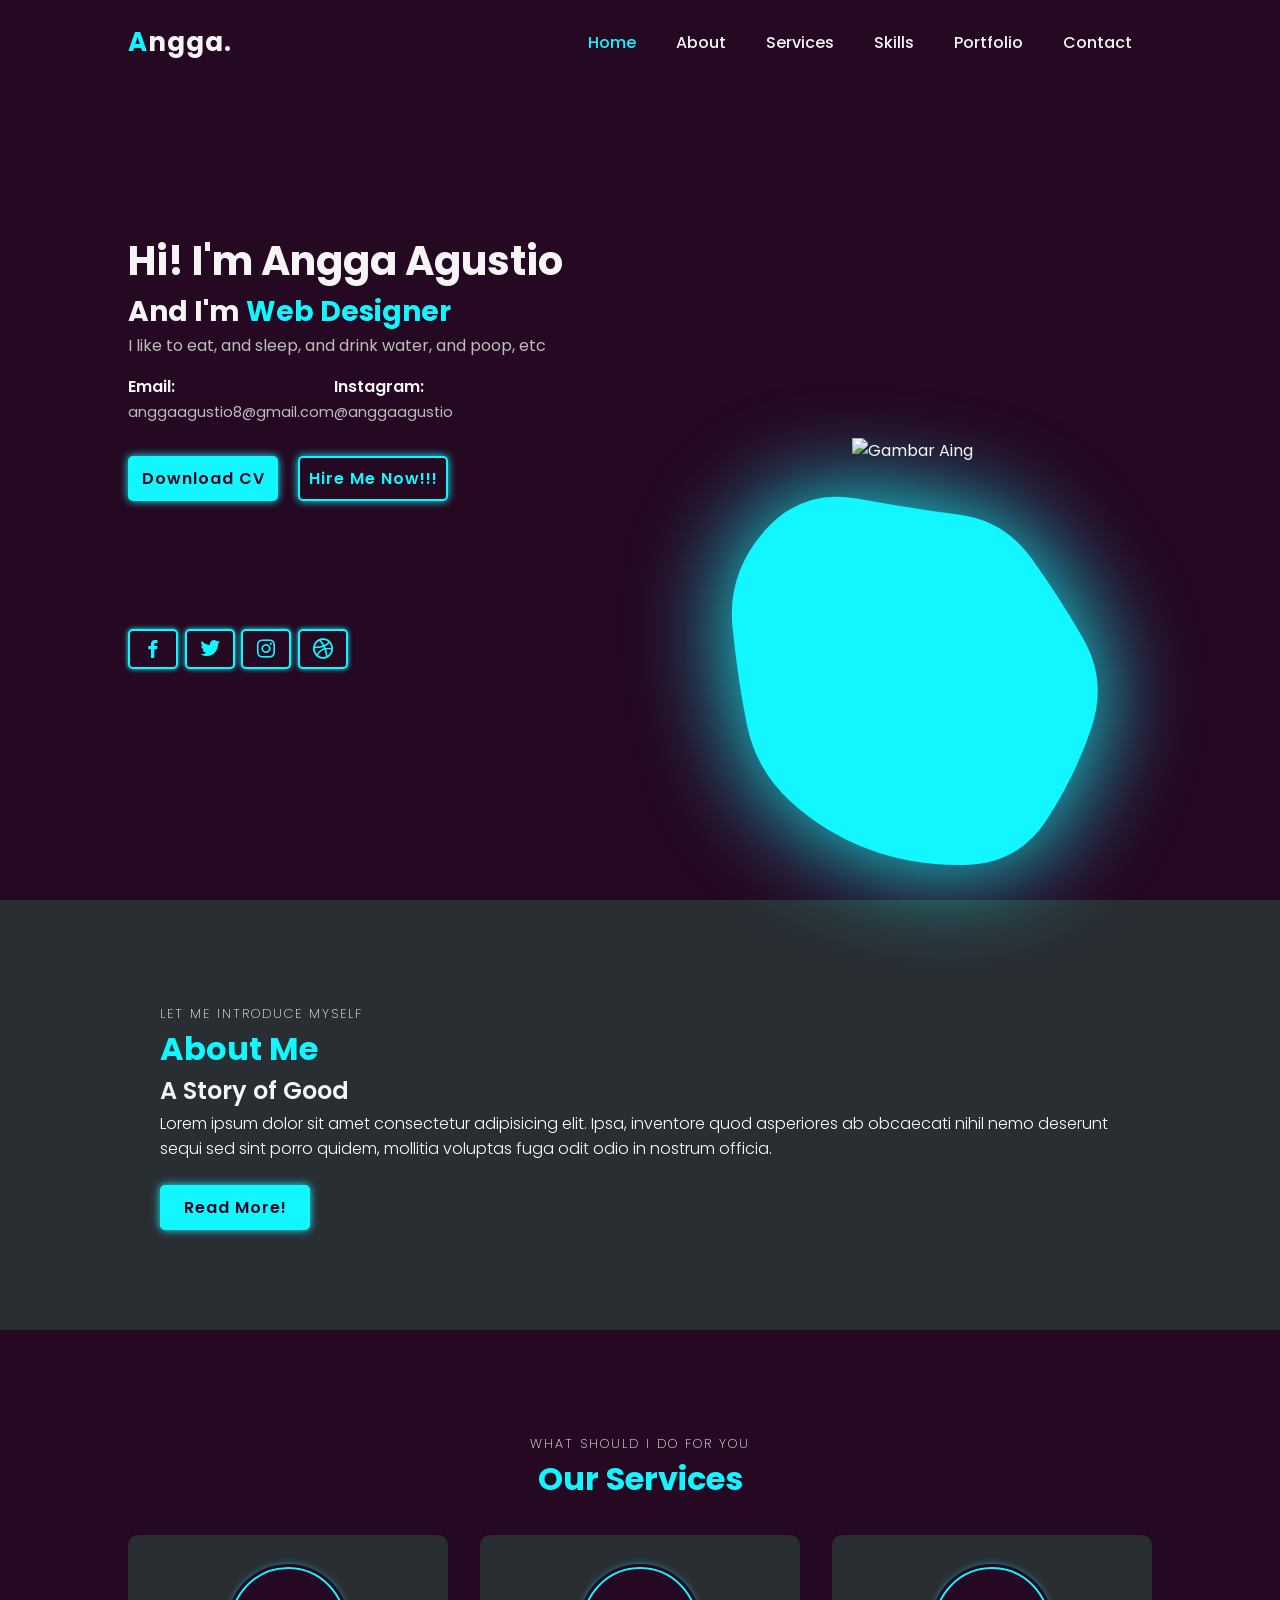
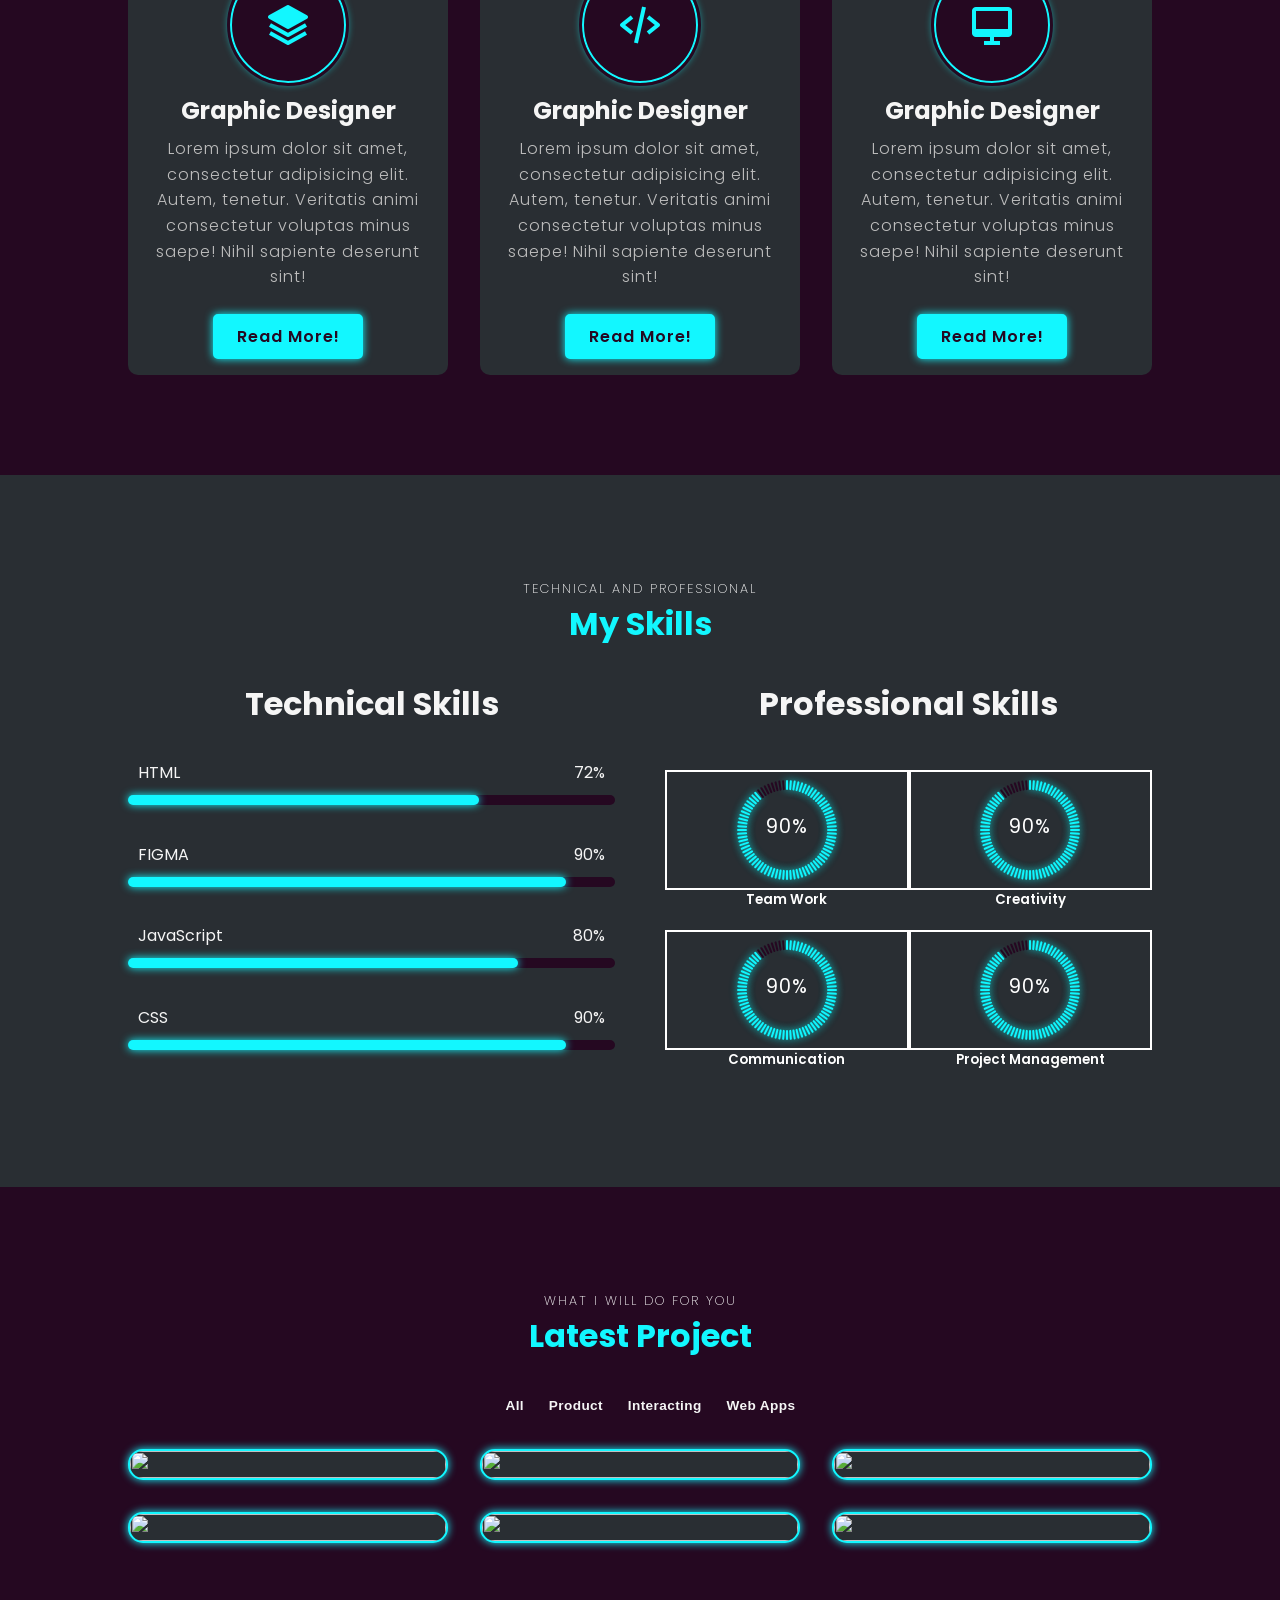
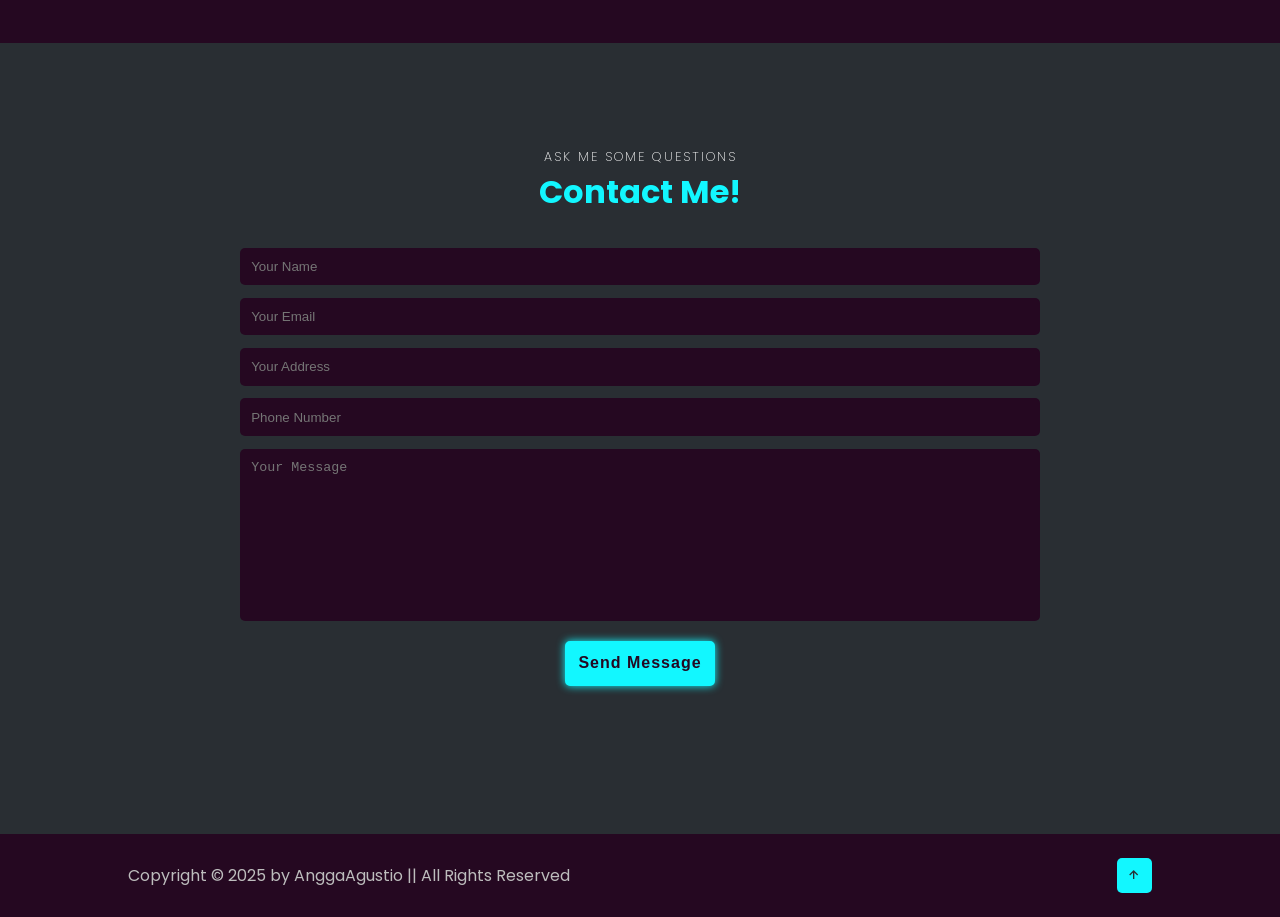
==== index.html @ a34c24a0 "first commit" ====
<!DOCTYPE html>
<html lang="en">
  <head>
    <meta charset="UTF-8" />
    <meta name="viewport" content="width=device-width, initial-scale=1.0" />
    <title>Pars Coder || Portfolio Website</title>
    <link rel="stylesheet" href="style.css" />
    <!--STEP 1-->
    <link
      href="https://unpkg.com/boxicons@2.1.4/css/boxicons.min.css"
      rel="stylesheet"
    />
  </head>
  <body>
    <!--2. header site -->
    <header>
      <div class="logo"><span>A</span>ngga.</div>
      <ul class="navlist">  <!--179. Kasih style="--i:1;" untuk setiap section-->
        <li><a href="#home" style="--i:1;">Home</a></li>
        <li><a href="#about" style="--i:2;">About</a></li>
        <li><a href="#services" style="--i:3;">Services</a></li>
        <li><a href="#skills" style="--i:4;">Skills</a></li>
        <li><a href="#portfolio" style="--i:5;">Portfolio</a></li>
        <li><a href="#contact" style="--i:6;">Contact</a></li>
      </ul>
      <div id="menu-icon" class="bx bx-menu"></div>
      <!--12. membuat icon menu-->
    </header>

    <!-------------------------------15.Home Section----------------------------------------------------------->
    <section id="home" class="home">
      <div class="home-content scroll-scale"> <!--161. tambahkan id scroll-scale pada home section untuk membuat efek transisi muncul text pada home section-->
        <h1>Hi! I'm Angga Agustio</h1>
        <div class="change-text">
          <!--16.membuat introduction section -->
          <h3>And I'm</h3>
          <h3>
            <span class="word">Youtuber</span>
            <span class="word">Web&nbsp;Designer</span>
            <span class="word">Frontend&nbsp;Developer</span>
            <span class="word">Backend&nbsp;Developer</span>
            <span class="word">Gamer</span>
            <span class="word">Businessman</span>
          </h3>
        </div>

        <p>I like to eat, and sleep, and drink water, and poop, etc</p>

        <div class="info-box">
          <!--17. membuat info box berupa email dan behance-->
          <div class="email-info">
            <h5>Email:</h5>
            <span>anggaagustio8@gmail.com </span>
          </div>
          <div class="behance-info">
            <h5>Instagram:</h5>
            <span>@anggaagustio</span>
          </div>
        </div>
        <div class="btn-box">
          <!--18. membuat button box berupa donlod cv dan hiring-->
          <a href="#" class="btn">Download CV</a>
          <a href="#" class="btn">Hire Me Now!!!</a>
        </div>

        <div class="social-icons">
          <a href="#"><i class="bx bxl-facebook"></i></a>
          <!--19. membuat icon sosmed-->
          <a href="#"><i class="bx bxl-twitter"></i></a>
          <a href="#"><i class="bx bxl-instagram"></i></a>
          <a href="#"><i class="bx bxl-dribbble"></i></a>
        </div>
      </div>
      <!--Penutup DIV home content ini sempet BIKIN GUA BINGUNGGGG-->
      <div class="home-image scroll-scale">  <!--164.Copas scroll-scale disini untuk memberi efek transisi muncul juga pada gambar-->
        <!--20.mengimport gambar orang -->
        <div class="img-box">
          <img src="img/aing.png" alt="Gambar Aing" />
        </div>
        <div class="liquid-shape">
          <svg
            viewBox="0 0 500 500"
            xmlns="http://www.w3.org/2000/svg"
            xmlns:xlink="http://www.w3.org/1999/xlink"
            width="100%"
            id="blobSvg"
          >
            <!--58. atur blobs jadi 6 12, copas kode blobsnya terus hapus dari id-karakter sebelum tag path-->
            <path fill="#12f7ff">
              <!--59. Ganti warna path fill jadi #12f7ff-->
              <!--60. Bikin tag animate, dur= untuk atur durasi animasi dari nilai ke nilai beserta propertynya(BELOM PAHAM SEMUA PUNGSINYA) lalu CoPas value d blobsnya ke dalam attribut values-->
              <animate
                attributeName="d"
                dur="20000ms"
                repeatCount="indefinite"
                values="M428,292Q396,334,380,390.5Q364,447,307,471.5Q250,496,210,442.5Q170,389,136,362Q102,335,90.5,292.5Q79,250,71.5,196.5Q64,143,107,109.5Q150,76,200,70.5Q250,65,312,50.5Q374,36,408,87.5Q442,139,451,194.5Q460,250,428,292Z;
                                M442,303Q434,356,396.5,397.5Q359,439,304.5,427.5Q250,416,201,417.5Q152,419,116,383.5Q80,348,71.5,299Q63,250,58.5,193.5Q54,137,90.5,87Q127,37,188.5,56Q250,75,290.5,92Q331,109,356,141.5Q381,174,415.5,212Q450,250,442,303Z;
                                M411,296Q410,342,386.5,393.5Q363,445,306.5,426Q250,407,197,420.5Q144,434,111,391.5Q78,349,56.5,299.5Q35,250,41,191.5Q47,133,87,85Q127,37,188.5,64Q250,91,300.5,83.5Q351,76,399.5,106Q448,136,430,193Q412,250,411,296Z;
                                M424.69258,299.15983Q420.53275,348.31965,392.29301,398.23974Q364.05328,448.15983,307.02664,434.95284Q250,421.74585,195.94672,429.97948Q141.89345,438.2131,131.01223,381.49389Q120.13101,324.77467,95.99782,287.38733Q71.86463,250,93.13712,210.98559Q114.40962,171.97118,123.86463,110.27861Q133.31965,48.58603,191.65983,45.56768Q250,42.54934,298.92009,61.90786Q347.84017,81.26638,375.80131,121.27249Q403.76244,161.27861,416.30742,205.6393Q428.8524,250,424.69258,299.15983Z;
                                M471.65245,312.85246Q468.76065,375.70491,398.64918,380.82295Q328.53771,385.941,289.26886,423.41803Q250,460.89507,187.68853,463.29999Q125.37705,465.70491,79.02296,420.78688Q32.66887,375.86884,61.8623,312.93442Q91.05573,250,99.91967,209.4459Q108.78361,168.8918,133.08197,129.50164Q157.38032,90.11147,203.69016,60.35246Q250,30.59345,291.79672,67.43279Q333.59345,104.27213,388.08197,121.6082Q442.57048,138.94427,458.55737,194.47213Q474.54425,250,471.65245,312.85246Z;
                                M416.5,295Q406,340,370,367.5Q334,395,292,426.5Q250,458,203.5,434.5Q157,411,116,381Q75,351,42,300.5Q9,250,31.5,193.5Q54,137,97.5,99.5Q141,62,195.5,44Q250,26,291.5,66.5Q333,107,356.5,141Q380,175,403.5,212.5Q427,250,416.5,295Z;
                                M435.49393,306.4755Q445.57069,362.951,397.30378,392.03383Q349.03686,421.11666,299.51843,447.86817Q250,474.61969,193.21162,460.61666Q136.42324,446.61362,100.17172,401.97247Q63.92021,357.33131,46.35278,303.66566Q28.78535,250,63.94797,206.55833Q99.11059,163.11666,118.47247,109.78838Q137.83434,56.4601,193.91717,69.72095Q250,82.9818,303.76692,73.22702Q357.53383,63.47224,402.79771,99.84648Q448.06159,136.22072,436.73938,193.11036Q425.41717,250,435.49393,306.4755Z;
                                M428,292Q396,334,380,390.5Q364,447,307,471.5Q250,496,210,442.5Q170,389,136,362Q102,335,90.5,292.5Q79,250,71.5,196.5Q64,143,107,109.5Q150,76,200,70.5Q250,65,312,50.5Q374,36,408,87.5Q442,139,451,194.5Q460,250,428,292Z;"
              ></animate>
              <!--61. ganti shape blobs diwebnya copas lagi value dnya taru di dalam atribut values setelah d blobs pertama trus ulangi ampe ada 7 nilai+nilai pertama-->
            </path>
          </svg>
        </div>
        <!--Copas liquid shape jadi 2-->
        <div class="liquid-shape">
          <svg
            viewBox="0 0 500 500"
            xmlns="http://www.w3.org/2000/svg"
            xmlns:xlink="http://www.w3.org/1999/xlink"
            width="100%"
            id="blobSvg"
          >
            <!--58. atur blobs jadi 6 12, copas kode blobsnya terus hapus dari id-karakter sebelum tag path-->
            <path fill="#12f7ff">
              <!--59. Ganti warna path fill jadi #12f7ff-->
              <!--60. Bikin tag animate, dur= untuk atur durasi animasi dari nilai ke nilai beserta propertynya(BELOM PAHAM SEMUA PUNGSINYA) lalu CoPas value d blobsnya ke dalam attribut values-->
              <animate
                attributeName="d"
                dur="20000ms"
                repeatCount="indefinite"
                values="M428,292Q396,334,380,390.5Q364,447,307,471.5Q250,496,210,442.5Q170,389,136,362Q102,335,90.5,292.5Q79,250,71.5,196.5Q64,143,107,109.5Q150,76,200,70.5Q250,65,312,50.5Q374,36,408,87.5Q442,139,451,194.5Q460,250,428,292Z;
                                M442,303Q434,356,396.5,397.5Q359,439,304.5,427.5Q250,416,201,417.5Q152,419,116,383.5Q80,348,71.5,299Q63,250,58.5,193.5Q54,137,90.5,87Q127,37,188.5,56Q250,75,290.5,92Q331,109,356,141.5Q381,174,415.5,212Q450,250,442,303Z;
                                M411,296Q410,342,386.5,393.5Q363,445,306.5,426Q250,407,197,420.5Q144,434,111,391.5Q78,349,56.5,299.5Q35,250,41,191.5Q47,133,87,85Q127,37,188.5,64Q250,91,300.5,83.5Q351,76,399.5,106Q448,136,430,193Q412,250,411,296Z;
                                M424.69258,299.15983Q420.53275,348.31965,392.29301,398.23974Q364.05328,448.15983,307.02664,434.95284Q250,421.74585,195.94672,429.97948Q141.89345,438.2131,131.01223,381.49389Q120.13101,324.77467,95.99782,287.38733Q71.86463,250,93.13712,210.98559Q114.40962,171.97118,123.86463,110.27861Q133.31965,48.58603,191.65983,45.56768Q250,42.54934,298.92009,61.90786Q347.84017,81.26638,375.80131,121.27249Q403.76244,161.27861,416.30742,205.6393Q428.8524,250,424.69258,299.15983Z;
                                M471.65245,312.85246Q468.76065,375.70491,398.64918,380.82295Q328.53771,385.941,289.26886,423.41803Q250,460.89507,187.68853,463.29999Q125.37705,465.70491,79.02296,420.78688Q32.66887,375.86884,61.8623,312.93442Q91.05573,250,99.91967,209.4459Q108.78361,168.8918,133.08197,129.50164Q157.38032,90.11147,203.69016,60.35246Q250,30.59345,291.79672,67.43279Q333.59345,104.27213,388.08197,121.6082Q442.57048,138.94427,458.55737,194.47213Q474.54425,250,471.65245,312.85246Z;
                                M416.5,295Q406,340,370,367.5Q334,395,292,426.5Q250,458,203.5,434.5Q157,411,116,381Q75,351,42,300.5Q9,250,31.5,193.5Q54,137,97.5,99.5Q141,62,195.5,44Q250,26,291.5,66.5Q333,107,356.5,141Q380,175,403.5,212.5Q427,250,416.5,295Z;
                                M435.49393,306.4755Q445.57069,362.951,397.30378,392.03383Q349.03686,421.11666,299.51843,447.86817Q250,474.61969,193.21162,460.61666Q136.42324,446.61362,100.17172,401.97247Q63.92021,357.33131,46.35278,303.66566Q28.78535,250,63.94797,206.55833Q99.11059,163.11666,118.47247,109.78838Q137.83434,56.4601,193.91717,69.72095Q250,82.9818,303.76692,73.22702Q357.53383,63.47224,402.79771,99.84648Q448.06159,136.22072,436.73938,193.11036Q425.41717,250,435.49393,306.4755Z;
                                M428,292Q396,334,380,390.5Q364,447,307,471.5Q250,496,210,442.5Q170,389,136,362Q102,335,90.5,292.5Q79,250,71.5,196.5Q64,143,107,109.5Q150,76,200,70.5Q250,65,312,50.5Q374,36,408,87.5Q442,139,451,194.5Q460,250,428,292Z;"
              ></animate>
              <!--61. ganti shape blobs diwebnya copas lagi value dnya taru di dalam atribut values setelah d blobs pertama trus ulangi ampe ada 7 nilai+nilai pertama-->
            </path>
          </svg>
        </div>
        <!--56. bikin liquid shape buat background gambar-->
        <!--57. buka https://lokesh-code//lokesh-coder.github.io/blobs.ar.github.io/blobs.app/?e=6&gw=6&se=13671&c=d1d8e0&o=0-->
      </div>
    </section>

    <!-------------------------------65.About Section----------------------------------------------------------->

    <section id="about" class="about">
      <div class="img-about scroll-scale">  <!--165. tambahkan id scroll-scale juga di about section agar ada efek transisi muncul-->
        <img src="img/about-me-pic2.png" alt="" />
        <div class="info-about1">
          <span>1+</span>
          <p>Year of Experience</p>
        </div>
        <div class="info-about2">
          <span>1</span>
          <p>Project Complete</p>
        </div>
        <div class="info-about3">
          <span>2</span>
          <p>Happy Cionts</p>
        </div>
      </div>

      <div class="about-content scroll-scale">  <!--166. disini juga-->        <span>Let me introduce myself</span>
        <h2>About Me</h2>
        <h3>A Story of Good</h3>
        <p>
          Lorem ipsum dolor sit amet consectetur adipisicing elit. Ipsa,
          inventore quod asperiores ab obcaecati nihil nemo deserunt sequi sed
          sint porro quidem, mollitia voluptas fuga odit odio in nostrum
          officia.
        </p>

        <div class="btn-box">
          <a href="#" class="btn">Read More!</a>
        </div>
      </div>
    </section>

    <!-------------------------------75.Service Section----------------------------------------------------------->
    <section id="services" class="services">
      <div class="main-text scroll-scale">   <!--167. disini juga-->
        <span>What Should I Do For You</span>
        <!--76.Bikin Judul, LOgo Layer dari boxicon dan bagian isi Juga btn Read More-->
        <h2>Our Services</h2>
      </div>

      <div class="section-services scroll-bottom"> <!--162. tambahkan id scroll-bottom pada service section untuk membuat efek transisi muncul text pada service section-->
        <div class="service-box">
          <i class="bx bxs-layer service-icon"></i>
          <h3>Graphic Designer</h3>
          <p>
            Lorem ipsum dolor sit amet, consectetur adipisicing elit. Autem,
            tenetur. Veritatis animi consectetur voluptas minus saepe! Nihil
            sapiente deserunt sint!
          </p>
          <div class="btn-box service-btn">
            <a href="#" class="btn">Read More!</a>
          </div>
        </div>

        <div class="service-box">
          <i class="bx bx-code-alt service-icon"></i>
          <h3>Graphic Designer</h3>
          <p>
            Lorem ipsum dolor sit amet, consectetur adipisicing elit. Autem,
            tenetur. Veritatis animi consectetur voluptas minus saepe! Nihil
            sapiente deserunt sint!
          </p>
          <div class="btn-box service-btn">
            <a href="#" class="btn">Read More!</a>
          </div>
        </div>

        <div class="service-box">
          <i class="bx bx-desktop service-icon"></i>
          <h3>Graphic Designer</h3>
          <p>
            Lorem ipsum dolor sit amet, consectetur adipisicing elit. Autem,
            tenetur. Veritatis animi consectetur voluptas minus saepe! Nihil
            sapiente deserunt sint!
          </p>
          <div class="btn-box service-btn">
            <a href="#" class="btn">Read More!</a>
          </div>
        </div>
      </div>
    </section>

    <!-------------------------------87.Skill Section----------------------------------------------------------->
    <section id="skills" class="skills">
      <div class="main-text scroll-scale"> <!--168. tambahkan scroll-scale disini juga-->
        <span>Technical and Professional</span>
        <!--spannya dah ada style cssnya-->
        <h2>My Skills</h2>
        <!--87. Bikin Judul-->
      </div>

      <div class="skill-main ">
        <!--88. Bikin sub-judul-->
        <div class="skill-left scroll-scale"> <!--169. Disini juga-->
          <h3>Technical Skills</h3>
          <div class="skill-bar">
            <div class="info">
              <p>HTML</p>             <!--89. Bikin Isi Sub-Judul-->
              <p>72%</p>
            </div>
            <div class="bar">
              <span class="html"></span>    <!--97. hapuc text span dan kasih class di tiap span -->
            </div>
          </div>

          <div class="skill-bar">
            <div class="info">
              <p>FIGMA</p>
              <p>90%</p>
            </div>
            <div class="bar">
              <span class="figma"></span>
            </div>
          </div>          

          <div class="skill-bar">
            <div class="info">
              <p>JavaScript</p>
              <p>80%</p>
            </div>
            <div class="bar">
              <span class="javascript"></span>
            </div>
          </div>

          <div class="skill-bar">
            <div class="info">
              <p>CSS</p>
              <p>90%</p>
            </div>
            <div class="bar">
              <span class="css"></span>
            </div>
          </div>          
        </div>
        <div class="skill-right scroll-scale ">  <!--170. disini juga tambahkan scroll-scale-->
          <h3>Professional Skills</h3>  <!--101. Bikin struktur Isi dari profesional skil-->
          <div class="professional">
            <div class="box">
              <div class="circle" data-dots="80" data-percent="90"></div>
 <!--110. BELOM TAU PUNGSINYA APA data-dots sama data-percent yg pntng abis tulis tuh copas ke bawah2nya-->
<!--106. ubah i:1 jadi 1 2 3 biar codetnya jadi 2 kanan bawah sama kiri bawah dan atas-->
<!--STYLE APAAN TUH --I:1;-->
<!--109. Hapus semua div class points-->
              <div class="text">
                <big>90%</big>
                <small>Team Work</small>
              </div>
            </div>

            <div class="box">
              <div class="circle" data-dots="80" data-percent="90"></div>
              <div class="text">
                <big>90%</big>
                <small>Creativity</small>
              </div>
            </div>

            <div class="box">
              <div class="circle" data-dots="80" data-percent="90"></div>
              <div class="text">
                <big>90%</big>
                <small>Communication</small>
              </div>
            </div>

            <div class="box">
              <div class="circle" data-dots="80" data-percent="90"></div>
              <div class="text">
                <big>90%</big>
                <small>Project Management</small>
              </div>
          </div>
        </div>
      </div>
    </section>

<!-------------------------------116. Circle Section----------------------------------------------------------->
<section id="portfolio" class="portfolio"> 
  <div class="main-text scroll-scale"> <!--171. tambah juga scroll-scale-->
    <span>what i will do for you</span>
    <h2>Latest Project</h2>
  </div>

  <div class="container">
    <div class="filter-buttons scroll-scale"> <!--172. tambah juga scroll-scale-->
      <button class="button" data-filter="all">All</button>
      <button class="button" data-filter=".product">Product</button>
      <button class="button" data-filter=".inter">Interacting</button>
      <button class="button" data-filter=".web">Web Apps</button>  <!--134. tambah property data-filter-->
    </div>
<!--173. tambah scroll-bottol di class portfolio-gallery-->
    <div class="portfolio-gallery scroll-bottom">   <!--133.Tambahkan mix setelah semua port-box-->
      <div class="port-box mix product"> <!--135. tambahkan value data filter ke  value class div portbox setelah mix diawali titik .-->
        <div class="port-image">
          <img src="img/1.jpg" alt="">
        </div>
        <div class="port-content">
          <h3>Graphic Design</h3>
          <p>Lorem ipsum dolor sit amet consectetur, adipisicing elit. Molestias, architecto quo, consectetur fugiat explicabo dolore dignissimos harum amet unde, quae praesentium dolores numquam? Repudiandae, quidem incidunt id quam aut quia.</p>
          <a href="#"><i class="bx bx-link-external"></i></a>
        </div>
      </div>

      <div class="port-box mix product">
        <div class="port-image">
          <img src="img/2.jpg" alt="">
        </div>
        <div class="port-content">
          <h3>Graphic Design</h3>
          <p>Lorem ipsum dolor sit amet consectetur, adipisicing elit. Molestias, architecto quo, consectetur fugiat explicabo dolore dignissimos harum amet unde, quae praesentium dolores numquam? Repudiandae, quidem incidunt id quam aut quia.</p>
          <a href="#"><i class="bx bx-link-external"></i></a>
        </div>
      </div>
      
      <div class="port-box mix inter">
        <div class="port-image">
          <img src="img/3.jpg" alt="">
        </div>
        <div class="port-content">
          <h3>Graphic Design</h3>
          <p>Lorem ipsum dolor sit amet consectetur, adipisicing elit. Molestias, architecto quo, consectetur fugiat explicabo dolore dignissimos harum amet unde, quae praesentium dolores numquam? Repudiandae, quidem incidunt id quam aut quia.</p>
          <a href="#"><i class="bx bx-link-external"></i></a>
        </div>
      </div>
      
      <div class="port-box mix inter">
        <div class="port-image">
          <img src="img/4.jpg" alt="">
        </div>
        <div class="port-content">
          <h3>Graphic Design</h3>
          <p>Lorem ipsum dolor sit amet consectetur, adipisicing elit. Molestias, architecto quo, consectetur fugiat explicabo dolore dignissimos harum amet unde, quae praesentium dolores numquam? Repudiandae, quidem incidunt id quam aut quia.</p>
          <a href="#"><i class="bx bx-link-external"></i></a>
        </div>
      </div>

      <div class="port-box mix inter">
        <div class="port-image">
          <img src="img/5.jpg" alt="">
        </div>
        <div class="port-content">
          <h3>Graphic Design</h3>
          <p>Lorem ipsum dolor sit amet consectetur, adipisicing elit. Molestias, architecto quo, consectetur fugiat explicabo dolore dignissimos harum amet unde, quae praesentium dolores numquam? Repudiandae, quidem incidunt id quam aut quia.</p>
          <a href="#"><i class="bx bx-link-external"></i></a>
        </div>
      </div>
      
      <div class="port-box mix web">
        <div class="port-image">
          <img src="img/6.jpg" alt="">
        </div>
        <div class="port-content">
          <h3>Graphic Design</h3>
          <p>Lorem ipsum dolor sit amet consectetur, adipisicing elit. Molestias, architecto quo, consectetur fugiat explicabo dolore dignissimos harum amet unde, quae praesentium dolores numquam? Repudiandae, quidem incidunt id quam aut quia.</p>
          <a href="#"><i class="bx bx-link-external"></i></a>
        </div>
      </div>
    </div>
  </div>
</section>

<!-------------------------------137.Contact Section----------------------------------------------------------->

<section id="contact" class="contact">
   <div class="main-text scroll-scale"> <!--174. tambah juga scroll-scale-->
    <span>Ask Me Some Questions</span>
    <h2>Contact Me!</h2>
  </div>

  <form action="#" class="scroll-bottom"> <!--175. tambah juga scroll-bottom-->
    <input type="text" placeholder="Your Name">
    <input type="text" placeholder="Your Email">
    <input type="text" placeholder="Your Address">
    <input type="number" placeholder="Phone Number">
    <textarea name="" id="" cols="30" rows="10" placeholder="Your Message"></textarea>
      <div class="btn-box formBtn">
        <button type="submit" class="btn">Send Message</button>
      </div>
  </form>
</section>


<!-------------------------------141.Footer Section----------------------------------------------------------->
<footer>
  <p class="scroll-scale">Copyright &copy; 2025 by AnggaAgustio || All Rights Reserved</p> <!--176. Kasih class scroll-scale disini juga-->
  <a href="#home"><i class="bx bx-up-arrow-alt"></i></a>
</footer>










    <script src="mixitup.min.js"></script>  <!--131. Buka Mixitup atau https://github.com/patrickkunka/mixitup/blob/v3/dist/mixitup.min.js trus download file mixitup.min.js di dir dist lalu pindahkan ke folder portfolio lalu import dengan cara external-->
    <script src="script.js"></script>   
  </body>
</html>
---- style.css ----
/*1.library font css untuk styleing html*/
@import url('https://fonts.googleapis.com/css2?family=Poppins:wght@100;200;300;400;500;600;700;800;900&display=swap');

    *{ /*3.Aplikasiin semua aturan di dalam ini ke SEMUA elemen di website. */
    padding: 0; 
    margin: 0;
    box-sizing: border-box;
    list-style: none;
    scroll-behavior: smooth;
    text-decoration: none;
}
:root{      /*4. bikin VARIABLE GLOBAL*/
    --text-color:#f5f5f5; /* Warna teks utama (putih sangat terang) */
    --hover-color:#12f7ff; /* Warna saat hover (cyan neon) */
    --bg-color:#250821; /* Warna background utama (ungu gelap) */
    --secon-bg-color:#292e33; /* Warna background sekunder (abu-abu gelap) */
    --big-font:2.5rem; /* Ukuran font besar */
    --normal-font:2rem; /* Ukuran font normal (mungkin typo, seharusnya normal-font) */
    --neon-box-shadow:0 0 .5rem #12f7ff; /* Efek shadow untuk elemen neon */
    --h2-font:3rem; /* Ukuran font untuk heading h2 */
    --font-neon-text-shadow:0 0 10px rgba(18,247,255,0.3),
    0 0 20px rgba(18,247,255,0.3), /* Efek text shadow neon multi-layer */
    0 0 30px rgba(18,247,255,0.3),
    0 0 40px rgba(18,247,255,0.3),
    0 0 70px rgba(18,247,255,0.3),
    0 0 80px rgba(18,247,255,0.3),
    0 0 90px rgba(18,247,255,0.3),
    0 0 100px rgba(18,247,255,0.3),
    0 0 150px rgba(18,247,255,0.3);
}

::-webkit-scrollbar{  /*144. Bikin Scrollbar warna neon*/
    height: 0;
    width: .5rem;
}

::-webkit-scrollbar-track{
    background: var(--secon-bg-color);
}

::-webkit-scrollbar-thumb{
    background: var(--hover-color);
    border-radius: 5rem;
}

body{
    font-family: "Poppins", sans-serif;
    background-color: var(--bg-color);  /*5. ubah warna text dan background*/
    color: var(--text-color);
}
     /* pemaggilan variable */

header{   /*6.Atur style pada header*/
    position: fixed;  /*147.Bikin nav selalu ngambang*/
    top: 0;
    left: 0;
    z-index: 1000;
    border-bottom: 1px solid transparent;
    
    display: flex;
    align-items: center;
    justify-content: space-between; /*menengahi header*/
    width: 100%;
    padding: 20px 10%;   /*memberi padding pada ANGGA*/
}

header.sticky{                 /*149. Bikin sticky header ada border bottomnya dan slalu mengikuti scrollbar*/
    background: var(--bg-color); /*NOTE MUHIM: tidak boleh ada spaci antara selector .sticky dengan header karena .sticky bukan class turunan langsung dari kode html header melainkan class yg ditambahkan menggunakan js setelah 50px scroll*/
    border-bottom: 1px solid var(--secon-bg-color);
    padding: 12px 10%;
}

.logo{ /*7.atur style pada ANGGA*/
    font-size: 26px;
    font-weight: 700;    /*mengatur ukuran ANGGA*/
    letter-spacing:1px;
}

span{
    color: var(--hover-color);  /*8. memberi warna pada A*/
}

.navlist{
    display: flex; /*9. membuat header/navigation bar jadi 1 baris*/
}

.navlist a{   /*180. INI AKAN MEMBERIKAN EFEK ANIMASI MUNCUL 1 PERSATU SETIAP SECTION PADA NAVLIST*/
    display: inline-block;
    color: var(--text-color);
    font-weight: 500;           /*10.mengatur jarak antar nav dan ketebalan font dan juga warnanya*/
    padding: 10px 20px;
    animation: slideAnimation 1s ease forwards; /*177. Tambahkan efek animasi untuk .navlist a*/
    animation-delay: calc(.3s * var(--i)); /*179. berikan animation-delay */
    opacity: 0; /*180. beri opacity 0 dan display inline-block pada navlist a*/
} 
.navlist a:hover{
    color: var(--hover-color);
    text-shadow: 0 0 10px rgba(18,247,255,0.6),
    0 0 20px rgba(18,247,255,0.6), /* Efek text shadow neon multi-layer */
    0 0 30px rgba(18,247,255,0.6), /*11. memberi efek berubah warna ketika mouseover*/
    0 0 40px rgba(18,247,255,0.6),
    0 0 70px rgba(18,247,255,0.6),
    0 0 80px rgba(18,247,255,0.6),
    0 0 90px rgba(18,247,255,0.6),
    0 0 100px rgba(18,247,255,0.6),
    0 0 150px rgba(18,247,255,0.6);
}

.navlist a.active{  /*146. */
    color: var(--hover-color);
}

#menu-icon{
    font-size: 1.8rem;
    z-index: 10001;
    cursor: pointer;
    margin-left: 25px;                  /*13. mengatur warna bg dan icon menu juga ukurannya*/
    background: var(--hover-color);
    border-radius: 3px;
    color: var(--secon-bg-color);  
    display: none;   /*14. menghilangkan sementara icon menu*/
}

section{
    padding:100px 10%; /*21. mengatur padding atau jarak dari sisi tepi section dengan web*/
}
.home{
    min-height: 100vh; /*22. BELOM PAHAM yg penting merapikan home section dan ngubah img jadi kekanan*/
    height: 100%;
    width: 100%;
    display: grid;
    grid-template-columns: repeat(2,1fr);
    align-items: center;
    grid-gap: 4em;
}
.home-content{
    max-width: 600px; /*23.BELOM PAHAM keknya mengatur lebar class home content*/
}
.home-content h1{
    font-size: var(--big-font);
    font-weight: 700; /*24. mengatur ukuran dan ketebalan font class home content*/
}
.kecilkan{  /* BELOM PAHAM BETUL INI*/
    width: 400px; /* Sesuaikan ukuran */
  height: auto;
  float: left; /* Mengapung ke kiri */
  margin-right: 20px; /* Jarak antara gambar dan teks */
  shape-outside: margin-box; /* Untuk text wrapping yang lebih rapi */
}

.change-text{
    font-size: 1.5rem;  /*24.mengatur ukuran dan tebal font class change text*/
    font-weight: 600;
}

.change-text h3{
    display: inline-flex;  /*26.BELOM PAHAM keknya mengtaur jarak dan tampilan class change text*/
    margin: 0;
    vertical-align: top;
}

.change-text h3 .word{
    position: absolute;   /*27. membuat semua kata dalam class word menjadi 1 posisi bertumpuk*/
    display: flex;
    opacity: 0;          /*28. menghilangkan sementara text class word*/
}

.change-text h3 .word .letter{ /*30. GATAU NGAPAIN text class letter*/
    transform-origin: center center 25px;
}
.change-text h3 .word .letter.out{ /*30. GATAU NGAPAIN text class letter*/
    transform: rotateX(90deg);
    transition: 0.32s cubic-bezier(0.6,0,0.7,0.2);
}
.change-text h3 .word .letter.in{ /*30. GATAU NGAPAIN text class letter*/
    transition: 0.38 ease;
}
.change-text h3 .word .letter.behind{
    transform: rotateX(-90deg);
}
.home-content p{
    color: #bdbdbd;   /*31. kasih warna dan space baris home content*/
    line-height: 1.6;
}
.info-box{
    display: inline-flex;
    justify-content: space-between;
    align-items: center;       /*32. atur style class info box*/
    width: 300px;
    margin: 1rem 0 2rem;
}
.info-box h5{
    font-weight: 600;
    color: var(--text-color);  /*33.atur style h5 dalam class infobox*/
    font-size: 1rem; 
}

.info-box span{
    font-size: .9rem;
    color: #bdbdbd; /*34. */
}

.btn-box{               /*35. */
    display: flex;
    justify-content: space-between;
    width: 320px;
    height: 45px;
}

.btn-box .btn{      /*140. Hapus selector a yg sebelumnya ada sebelah paling kiri semua selector*/
    display: inline-flex;   /*36. */
    justify-content: center;
    align-items: center;
    width: 150px;
    height: 100%;
    background: var(--hover-color);
    color: var(--bg-color);
    font-size: 1rem;
    letter-spacing: 1px;
    font-weight: 600;
    transition: .6s;
    box-shadow: var(--neon-box-shadow);
    border-radius: 5px;
    position: relative;   /*38. ubah jadi relative biar nyamping gak kebawah*/
    z-index: 1;
    border: 2px solid var(--hover-color);  /*45.GATAU NGAPAIN*/
}
.btn:hover{
    color: var(--hover-color);  /*42. kasih warna font ketika mouseover biar tetep keliatan pas dimouseover*/
}

.btn::before{
    content: "";
    position: absolute;
    top: 0;
    left: 0;
    background: var(--bg-color);   /*37. ubah button jadi merah*/   /*40. nubah lg jadi biru*/
    width: 0;     /*42. widthnya ubah dari 100 jadi 0*/
    height: 100%;
    z-index: -1;    /*39. ubah z-index font dan bg supaya font layernya diatas bg*/
    transition: .4s;
}

.btn:hover::before{  /*BEFORE NIH APA COY*/
    width: 100%;  /*41. */
}

.btn:nth-child(2){ /*43. merubah background element kedua a class btn*/
    background: var(--bg-color);
    color: var(--hover-color);
}

.btn:nth-child(2):hover{
    color: var(--bg-color);
}

.btn:nth-child(2)::before{ /*44. mengatur warna bg sebelum mouseover TAPI BELOM TERLALU PAHAM*/
    background: var(--hover-color);
}

.social-icons{
    margin-top: 8rem;     /*45. Rapikan dan atur jarak antar social icon*/
    display: flex;
    justify-content: space-between;
    width: 220px;
    height: 40px;
}

.social-icons a{
    display: inline-flex;  /*46. merapikan dan atur tag a dalam class social icons */
    width: 50px;
    height: 100%;
    justify-content: center;
    align-items: center;
    background: var(--bg-color);
    color: var(--hover-color);
    border: 2px solid var(--hover-color); /*47. Kasih border untuk social icons*/
    transition: .6s;
    box-shadow: 0 0 0.3rem #12f7ff; /*48. kasih shadow untuk border icons*/
    border-radius: 5px;
    position: relative;
    z-index: 1;
    overflow: hidden;
}

.social-icons a i{       /*ATUR UKURAN ICONS TERNYATA PAKE FONT-SIZE*/
    font-size: 1.5rem;  /*49. perbesar sedikit ukuran social icons*/
}

.social-icons a:hover{
    color: var(--bg-color); /*50.Buat icon berubah warna ketika mouseover*/
}

.social-icons a::before{ /*51. GAK PAHAM tapi keknya atur tampilan icon sebelum mouseover*/
    content: "";
    position: absolute;
    left: 0;
    top: 0;
    width: 0;    /*52. atur prosentase lebar dan tinggi background icon*/
    height: 100%;
    background: var(--hover-color);
    transition: .6s;
    z-index: -1;
}
.social-icons a:hover::before{ 
    width: 100%;  /*53.Atur lebar background setelah mouseover */
}

.home-image{
    position: relative;  /*54. MBOH Atur posis img keknya TAPI GAADA YG BERUBAH*/
}

.img-box{
    text-align: center;
}
.img-box img{           /*55. GAK TERLALU PAHAM tapi gambar jadi agak naek sikit sejajar sama icons*/
    width: 100%;
    max-width: 450px; 
    height: auto;
}
.liquid-shape{
    position: absolute;  /*62.Atur dan sesuaikan blobs agar berada dibelakang gambar*/
    width: 100%;
    height: 100%;
    z-index: -1;
    top: 10%;
}

.liquid-shape:nth-child(2){ /*64.blur blobs yg kedua untuk menciptakan efek glow*/
    filter: blur(50px);
}

/*-------------------------------About Section CSS-----------------------------------------------------------*/
/*66.Atur about class about ke samping gambar*/
.about{
    display: flex;
    justify-content: center;
    align-items: center;
    grid-gap: 2em;                     /*BELOM PAHAM Propertynya*/
    background: var(--secon-bg-color);
}
.about .img-about{          /*67.Atur ukuran dan posisi gambar*/
    text-align: center;
    position: relative;
}

.about .img-about img{
    max-width: 400px;
    height: auto;
}
.about-content span{
    color: #fdfdfd;  /*68.Let me introduce jadiin abu-abu dan kasi ukuran font yg pas*/
    font-size: .8rem;
    font-weight: 200;
    letter-spacing: 2px;
    text-transform: uppercase; /*Yang Ini BELOM PAHAM JUGA*/
}

.about-content h2{           /*69. Ubah warna dan ukuran dan tebal font About Me*/
    color: var(--hover-color);
    font-weight: 700;
    font-size: var(--normal-font);
}

.about-content h3{       /*70. atur tebal dan ukuran dan margin kebawah h3*/
    font-weight: 600;
    font-size: 1.5rem;
    margin-bottom: .2rem;
}

.about-content p{
    color: #fdfdfd;
    font-weight: 300;
    margin-bottom: 1.5rem;
}

.info-about1,
.info-about2,          /*71.Atur Ketiga class berisi Pencapaian2 dibawah Gambar sekaligus tapi GAK PAHAM DIAPAIN*/
.info-about3{
    background: var(--bg-color);
    font-size: .5rem;
    position: absolute;
    padding: 10px;
    width: 90px;
    height: 90px;
    border-radius: 69% 31% 66% 34% / 21% 30% 70% 79%;
    display: block;
    box-shadow: var(--neon-box-shadow);
    border: 1px solid var(--hover-color);
    outline: 2px solid var(--bg-color);
    z-index: 100;
    animation: morph 6s linear infinite; /*72. Buat border untuk 3 class itu, beri warna neon trus Animasikan*/
}

.info-about1{  /*73.Pindahin info about1 ke atas kiri, 2 ke kanan atas, 3 ke kanan bawah gambar*/
    left: 10%;
    top: 34%;
}
.info-about2{
    left: 66%;
    top: 15%;
}
.info-about3{
    left: 61%;
    top: 70%;
}

.img-about span{       /*74. Atur font span*/
    color: var(--hover-color);
    font-size: 1rem;
    font-weight: 600;
}

/* ------------------------------------------76. Service Section CSS---------------------------------------------- */
.main-text{                     /*77.Ketengah-atasin what should i do DAN our services*/
    width: 100%;
    text-align: center;
    margin-bottom: 2rem;
    color: var(--hover-color);
}

.main-text h2{  
    font-weight: 700;
    font-size: var(--normal-font); /*78. pertebal OUR SERVICES*/
}

.main-text span{
    color: #fdfdfd;
    font-size: .8rem;
    font-weight: 200;       /*79. Atur ukuran, ketebalan font, dll what should i do*/
    letter-spacing: 2px; /*atur jarak antar huruf*/
    text-transform: uppercase;
}

.section-services{
    display: flex;
    justify-content: center;
    align-items: center;
    flex-wrap: wrap;
    grid-gap: 2rem;  /*80. Atur jarak antar div dengan class sevice box*/
}

.section-services .service-box{
    flex: 1 1 18rem;
    padding: 2rem 1rem 1rem;             /*81.Bikin bagan utuk tiap service box*/
    text-align: center;
    background: var(--secon-bg-color);
    transition: transform .4s;
    border-radius: 10px;   /*Tingkat Kebulatan sudut2 bagan*/
}

.service-btn{
    width: auto;               /*83. Jadiin komentar sementara, inspect read more terus ganti width pada btn box jadi 266px*/
    justify-content: center;   /*82. Ubah ukuran bagan jadi sama rata dan 1 baris*/
}

.service-box:hover{
    transform: translateY(-.7rem);  /*83. Bikin box jadi geser keatas dikit ketika MOUSEOVER*/
}

.service-icon{
    border: 2px solid var(--hover-color); /*84. Kasih border, atur jarak kasih background, atur ukuran icons*/
    padding: 2rem;
    background: var(--bg-color);
    display: flex;
    align-items: center;
    font-size: 3rem;
    border-radius: 50%;     /*sudut 50% jadi Buled*/
    position: relative;
    color: var(--hover-color);     /*kasih warna, kasih shadow, kasih outline*/
    box-shadow: var(--neon-box-shadow);
    outline: 3px solid var(--bg-color);
}

.service-box h3{
    margin-top: 10px;   /*85.Atur margin atas dan ukuran h3*/
    font-size: 1.5rem;
}

.service-box p{
    margin: .5rem 0 1.5rem 0;      /*86. Atur margin p dari border, atur tebal, jarak huruf, warna, dan jarah antar baris text*/
    font-weight: 300;
    letter-spacing: 1px;
    color: #bdbdbd;
    line-height: 1.6;
}

/* ------------------------------------------90. Skills Section CSS---------------------------------------------- */
.skills{
    background: var(--secon-bg-color);
}

.skill-main{
    width: 100%;
    display: grid;
    grid-template-columns: repeat(2,1fr);  /*Pindahin Sub Judul kedua jadi sebelah kanan*/
    grid-row-gap: 30px;
    grid-column-gap: 50px;
}

.skill-bar{
    margin-bottom: 2.3rem;  /*91. Kasih jarak bawah antar skill bar*/
}

.skill-main h3{
    margin-bottom: 2rem;   /*92. Ubah ukuran sub judul dan ketengahin dan kasih margin bawah*/
    font-size: var(--normal-font);
    text-align: center;
}

.skill-left .skill-bar .info{
    display: flex;
    justify-content: space-between;   /*93. Kasih jarak antara tag p di div class info, kasih ketengah, kasih jarak dari kiri*/
    align-items: center;
    padding: 0 10px;  /*kasih jarak dari kiri*/
}

.skill-left .skill-bar .bar{
    width: 100%;
    height: 10px;
    background-color: var(--bg-color);  /*94. Bikin bar prosentase skill*/
    border-radius: 25px;
    margin-top: 10px;
    position: relative;   /*96. ubah bar jadi relative positionnya biar sejajar sama span*/
}

.skill-bar .bar span{
    width: 50%;
    height: 100%;
    position: absolute;          /*95. Bikin span ke kiri tapi BELOM TAU FUNGSI PASTI POSITION*/
    left: 0;
    background: var(--hover-color);  /*98. text sudah dihapus hanya ada background clay dgn border radius 25 px dan kasih efek neon*/ 
    border-radius: 25px;   /*sudut bordernya disamain kek barnya */
    box-shadow: var(--neon-box-shadow);
}

.skill-bar .bar .html{            /*99. Kasih width span sesuai prosentase skill*/
    width: 72%;      
    animation: html 4s;            
}

.skill-bar .bar .figma{
    width: 90%;
    animation: figma 5s;          /*100. Kasih animation dan durasi animasi lalu bikin @keyframes untuk tiap2 skill*/
}

.skill-bar .bar .javascript{
    width: 80%;
    animation: javascript 4s;     
}

.skill-bar .bar .css{
    width: 90%;
    animation: css 5s;
}

/* skill-right */
.professional{
    display: grid;
    grid-template-columns: 1fr 1fr;  /*102. Bagi text jadi 2 sisi kiri 2 sisi kanan*/
}

.box{
    margin: 10px 0;
    flex: 1 1 15rem;
    position: relative;  /*107. tambah attribut position relative*/
}

.box .text{
    text-align: center;
    color: #fff;         /*105. Atur style font textnya*/
    font-size: 1rem;
}

.box .text big{
    font: 400;
    letter-spacing: 1px;    /*106. Atur style text prosentase*/
    position: absolute;
    top: 40%;             /*108. Ketengah kotakin text2nya*/
    left: 50%;
    transform: translate(-50%, -50%);
}

.box .text small{
    display: block;       /*109. atur display dan tebal font text teamwork*/
    font-weight: 600;
}

.circle{
    width: 100%;
    height: 120px;             /*103. Bikin class circle jadi di 4 kotak dan textnya jadi dikiri bawah kotak*/
    display: flex;            /*BELOM PAHAM JELAS kenapa harus distyle macam ini*/
    justify-content: center;
    align-items: center;
    border: 2px solid #fff;      /*104.bikin border pada kotak diatas tiap2 text*/
}

.circle .points{
    width: 2px;
    height: 10px;
    background-color: var(--bg-color);  /*105. BELOM TAU NGAPAIN Ya malah bikin codet garis sikit di boxnya*/
    position: absolute;
    border-radius: 3px; 
    transform: rotate(calc(var(--i)*var(--rot))) translateY(-45px); /*111. ubah *120 jadi var(--rot) GATAU BUAT APA*/
                /*106. tambah animation lalu bikin @keyframesnya      (Sebelumnya disini trus dipindahin ke .point.marked)*/
}
/*115.*/
.points.marked{
    animation: glow 0.04s linear forwards;           
    animation-delay: calc(var(--i)*0.05s);
}

/* ------------------------------------------117. Portfolio Section css---------------------------------------------- */

.filter-buttons{           /*117. Atur margin, buat ke tengah*/
    margin: 2rem;
    text-align: center;
}

.filter-buttons .button{        /*118. hilangkan bg, outline ,dan border kasih jarak antar huruf, atur ukuran font  */
    background: none;
    outline: none;
    border: none;
    cursor: pointer;
    font-size: .85rem;
    font-weight: 600;
    letter-spacing: .4px;
    margin-left: 1.3rem;
    color: var(--text-color);
}

.filter-buttons .button:hover{
    color: var(--hover-color);  /*119. kasih hover saat mouseover*/
}

.portfolio-gallery{
    display: grid;
    grid-template-columns: repeat(auto-fill, minmax(270px, 1fr)); /*120. GAK PAHAM tapi bikin gambar menyatu dalam 1 kotak jadi 3 bagian*/
    gap: 2rem;
}

.port-box{                         /*121. GAK PAHAM Tapi kasih border, gambar jadi 3x2 jumlahnya*/
    border-radius: 15px;
    overflow: hidden;
    background: #292e33;
    display: flex;
    grid-template-rows: 1fr auto;
    align-items: center;
    border: 2px solid var(--hover-color);
    box-shadow: var(--neon-box-shadow);
    position: relative;
}

.port-image{
    display: flex;
    align-items: center;
    justify-content: center;
    height: 100%;
    width: 100%;
}
.port-image img{       /*122. Perkecil ukuran kotak/gambar TAPI GAMBAR BELUM FULL MASIH DIBAGIAN KIRI KOTAK*/
    width: 100%;
    opacity: .5s;
    height: 100%;
    transition: .5s;
}

.port-content{
    position: absolute;
    bottom: 0;
    left: 0;           /*123. Bikin gambar jadi full memenuhi border TAPI MENUTUPI TEXT*/
    height: 100%;
    width: 100%;
    opacity: 0;         /*129. 0 kan value opacity yang sebelumnya dikomentar*/
    background: linear-gradient(rgba(0,0,0,.2),#12f7ff);
    display: flex;                  /*124. bikin gambar tidak menutupi text dan bikin efek neon pada gambar*/
    align-items: center;
    justify-content: center;
    flex-direction: column;      
    text-align: center;
    transition: 0.5s;
    padding: 0 2rem;
}

.port-box:hover .port-content{          /*130. Tambahkan efek hover dengan opacity 1 pada box agar tulisan hanya tampil ketika Mouseover */
    opacity: 1;
}

.port-box:hover .port-image img{ 
    transform: scale(1.1);           /*131. buat efek transform agar saat mouseover, gambar sedikit ngezoom*/
}

.port-content h3{
    font-size: 1.5rem;            /*125. atur ukuran font h3 dan p dan marginnya */
    font-weight: 600;
}

.port-content p{
    font-size: .8rem;
    margin: 5px 0 15px 0;
}

.port-content a{
    background: #fff;        /*126. bikin background bulet putih pada logo a*/
    border-radius: 50%;
    display: inline-flex;
    justify-content: center;
    align-items: center;
    width: 50px;
    height: 50px;
    border: 1px solid var(--hover-color);
    outline: 2px solid #fff;           /*127. bikin outline putih dan border neon*/
}

.port-content a i{             /*128. atur ukuran dan warna font i*/
    font-size: 1.3rem;
    color: var(--secon-bg-color);
}

/*138. Contact Section */

.contact{
    background: var(--secon-bg-color);
}

.contact form{
    text-align: center;
    max-width: 50rem;
    margin: 1rem auto;
    margin-bottom: 3rem;
    background: var(--secon-bg-color);
}

.contact form input,
.contact form textarea{
    width: 100%;
    color: var(--text-color);
    background: var(--bg-color);  /*139. atur kotakan textarea dan input*/
    margin-bottom: .8rem;
    border: none;
    border-radius: 5px;
    padding: .7rem;
}

.contact form textarea{
    resize: none;
}

.formBtn{              /*140. atur tombol send message*/
    display: flex;
    justify-content: center;
    width: 100%;
}

.formBtn .btn{         /*TUGAS: Ubah bg jadi abu abu*/
    cursor: pointer;    /*Memberi efek tangan saar mouseover*/
    font-size: 1rem;
}

/*////////////////// 141. Footer css ////////////////////////////*/

footer{
    padding: 1.5rem 10%;    /*142. BELUM TAU PERSIS Diapain tapi ini bikin tulisannya agak ketengah tapi lebih kekiri*/
    display: flex;
    align-items: center;
    justify-content: space-between;
}

footer p{
    color: #bdbdbd;   /*143. Ganti warna text, atur warna bg logo cursor ukuran dll */
}

footer a{
    display: inline-flex;
    justify-content: center;
    color: var(--text-color);
    background: var(--hover-color);
    padding: .6rem;
    border-radius: 5px;
}

footer a i{
    font-size: 1rem;
    color: var(--secon-bg-color);
}

/*//// 159. Parallax ////////////////////////////////////////////////////////////////////////////////////////*/

.scroll-scale{    /*160. Atur opacity, jenis transformasi, dan durasi munculnya text atau transisinya*/
    opacity: 0;
    transform: scale(.9);
    transition: all 2s;
}

.scroll-bottom{
    opacity: 0;
    transform: translateY(300px);
    transition: 3s;
}

.scroll-top{                           /*163. buat efek untuk .scroll-top*/
    opacity: 0;
    transform: translateY(-300px);
    transition: 3s;
}

.show-items{
    opacity: 1;
    transform: translateX(0);
}








/* ------------------------------------------@keyframe---------------------------------------------- */

@keyframes morph{  /*72.Atur Animasinya dengan @keyframe morph{}*/
    0%,
    100%{
        border-radius: 40% 60% 70% 30% / 40% 40% 60% 50%;
    }
    30%{
        border-radius: 70% 30% 50% 50% / 30% 30% 70% 70%;
    }
    60%{
        border-radius: 100% 60% 60% 100% / 100% 100% 60% 60%;
    }
    80%{
        border-radius: 69% 31% 66% 34% / 21% 30% 70% 79%;
    }
}

@keyframes html{
    0%{
        width: 0%;
    }
    100%{
        width: 72%;
    }
}

@keyframes figma{
    0%{
        width: 0%;
    }
    100%{
        width: 90%;
    }
}

@keyframes javascript{
    0%{
        width: 0%;
    }
    100%{
        width: 80%;
    }
}

@keyframes css{
    0%{
        width: 0%;
    }
    100%{
        width: 90%;
    }
}

@keyframes glow{
    0%{
        background: var(--bg-color);
        box-shadow: none;
    }
    100%{
        background: var(--hover-color);
        box-shadow: var(--neon-box-shadow);
    }
}
/*178. Buat @keyframes untuk slideAnimation nya di .navlist a*/
@keyframes slideAnimation{
    0%{
        opacity: 0;
        transform: translateY(100px);
    }
    100%{
        opacity: 1;
        transform: translateY(0);
    }
}


/* 150. break point */
@media(max-width:991px){   /*Penyesuaian margin dan padding website di MaxWidth 991px*/
    header,
    header.sticky{
        padding: 15px 5%;
    }
    footer{
        padding: 15px 5%;
    }
    section{
        padding: 50px 5%;
    }
    .navlist a{
        padding: 8px 15px;
    }
    :root{
        --big-font:2.2rem; /* Ukuran font besar */
        --normal-font:1.8rem; /* Ukuran font normal (mungkin typo, seharusnya normal-font) */
        --neon-box-shadow:0 0 .8rem #12f7ff; /* Efek shadow untuk elemen neon */
        --h2-font:3rem; /* Ukuran font untuk heading h2 */
        /*151. copas root diatas 2.5rem jadi 2.2rem, 2rem jadi 1.8rem, .5rem jadi .8rem*/ 
    }
    .home-content{
        margin-top: 5rem;
    }
    .social-icons{
        margin-top: 2rem;
    }
    
    
}

@media(max-width:768px){   /*152. Penyesuaian margin dan padding website di MaxWidth 798px*/
    #menu-icon{
        display: block;
        transition: all .4s ease;
    }
    #menu-icon.bx-x{  /*154.bikin icon menu berotasi TAPI BELOM WORK*/
        transform: rotate(-180deg);
    }
    .navlist{
        display: flex;
        position: absolute;
        top: -1000px;
        right: 0;
        left: 0;
        flex-direction: column;
        background: var(--bg-color);
        text-align: left;
        padding: 0 5%;
        transition: all .45s ease;
    }
    .navlist a{
        display: block;
        padding-bottom: 1rem;
        font-size: 1rem;
    }
    .navlist.open{  /*155. top: 100% top yang navlist ubah dari 100% jadi -1000px*/
        top: 100%;

    }

    .home{
        grid-template-columns: 1fr;  /*157.*/
    }
    .home-image{
        margin-bottom: 5rem;
    }
    .liquid-shape{
        width: 80%;
        left: 10%;
        top: 13%;
    }
    .about{
        flex-direction: column-reverse; /*158. ENTAH APA GUNANI WOE*/
    }
    .skill-main{
        grid-template-columns: 1fr;
    }
    .filter-buttons{
        margin: 2.5rem 0;
    }
        footer p{
        font-size: .8rem;
    }
}


@media(max-width:420px){   /*156. Penyesuaian margin dan padding website di MaxWidth 420px*/
    html{
        font-size: 80%;
    }
    footer p{
        font-size: .6rem;
    }
    .filter-buttons .button{
        font-size: .8rem;
    }
    .img-about img{
        width: 300px;
    }
    .info-about1,.info-about2,.info-about3{
        display: none;
    }
    .img-about p{
        font-size: 1rem;
    }
}
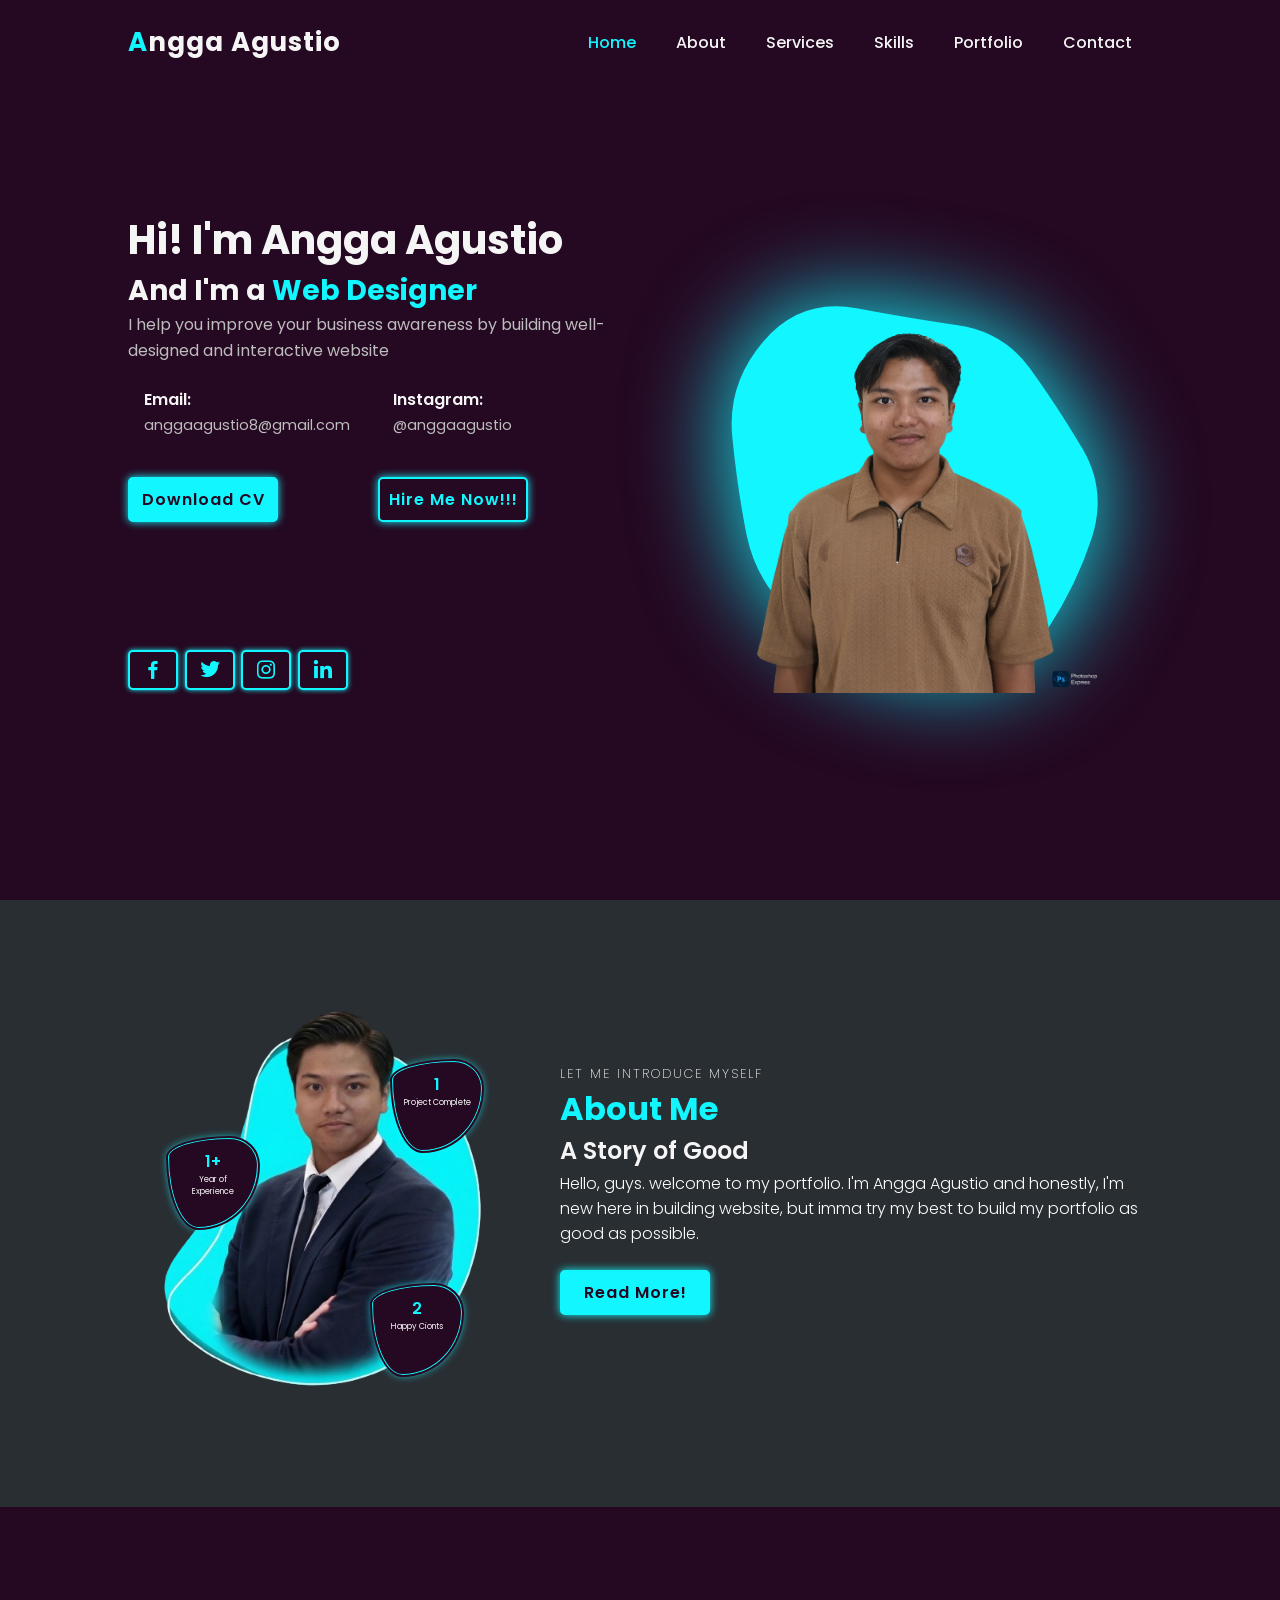
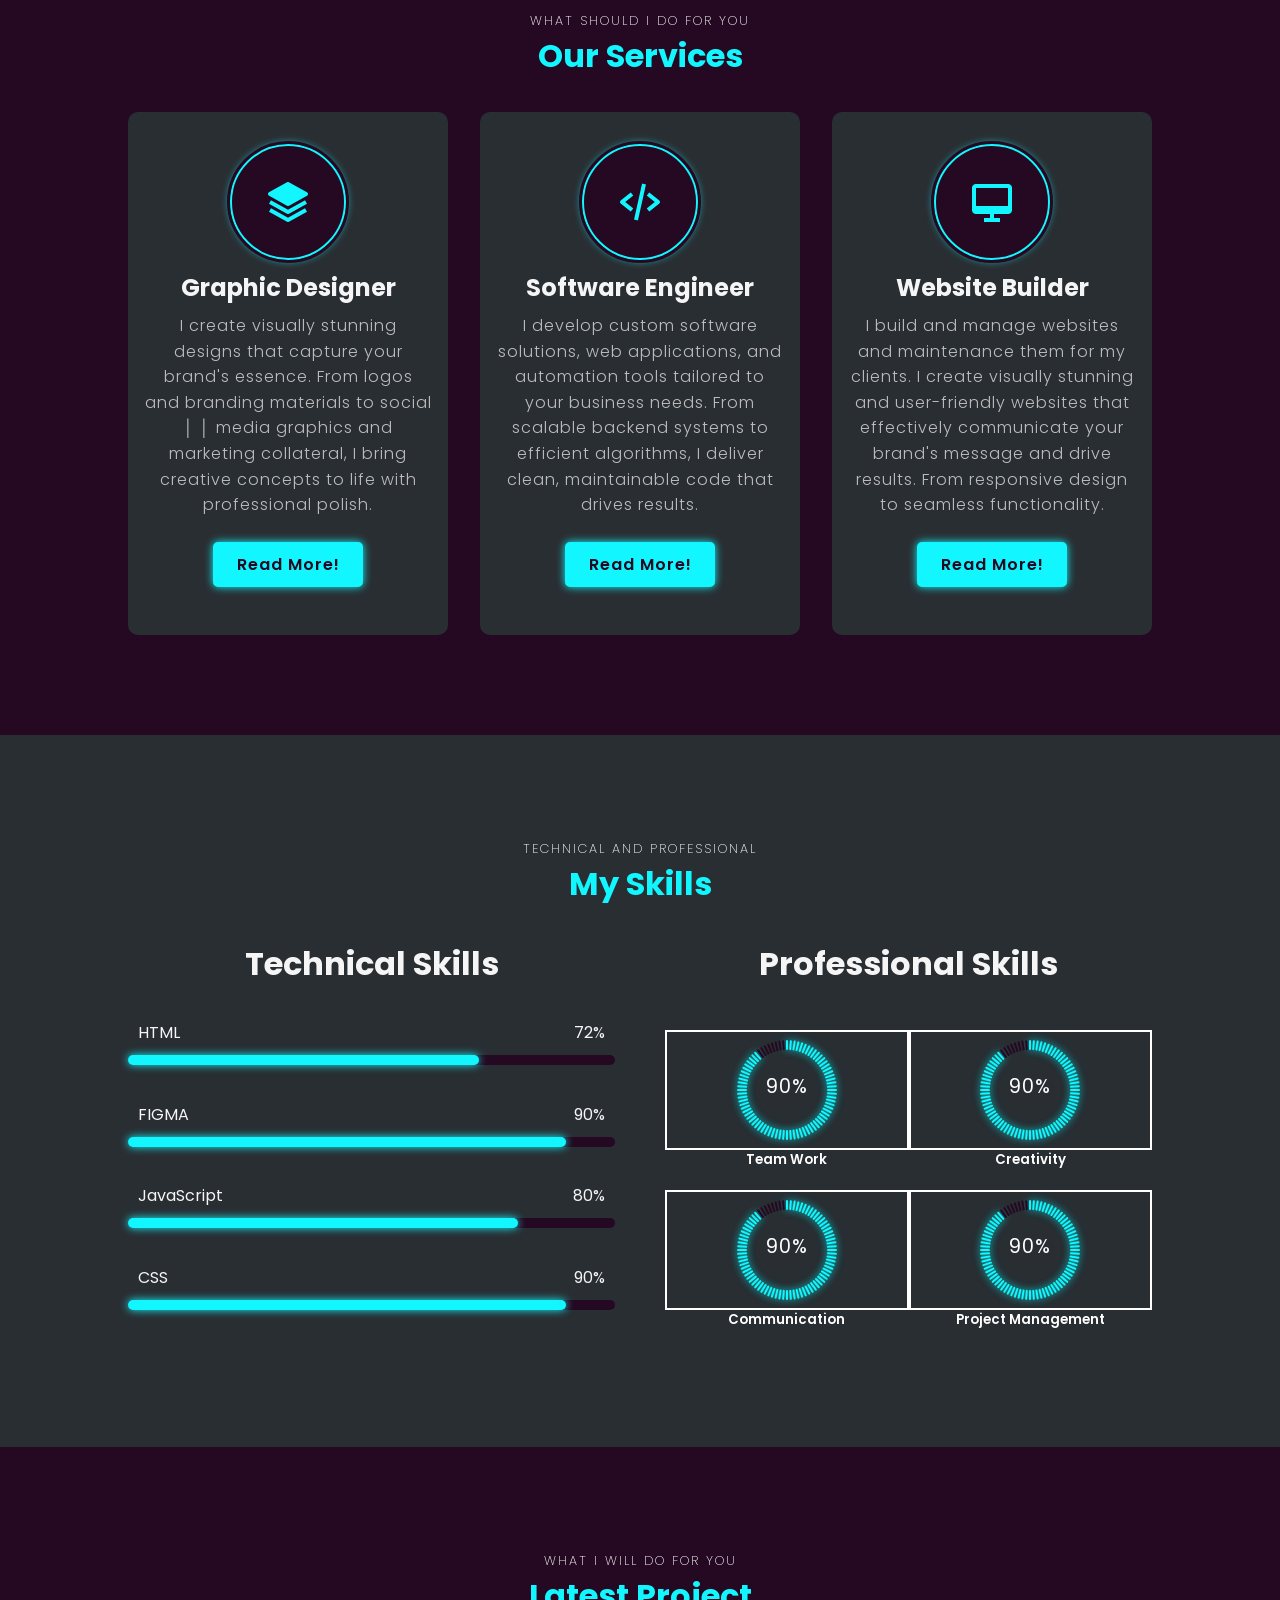
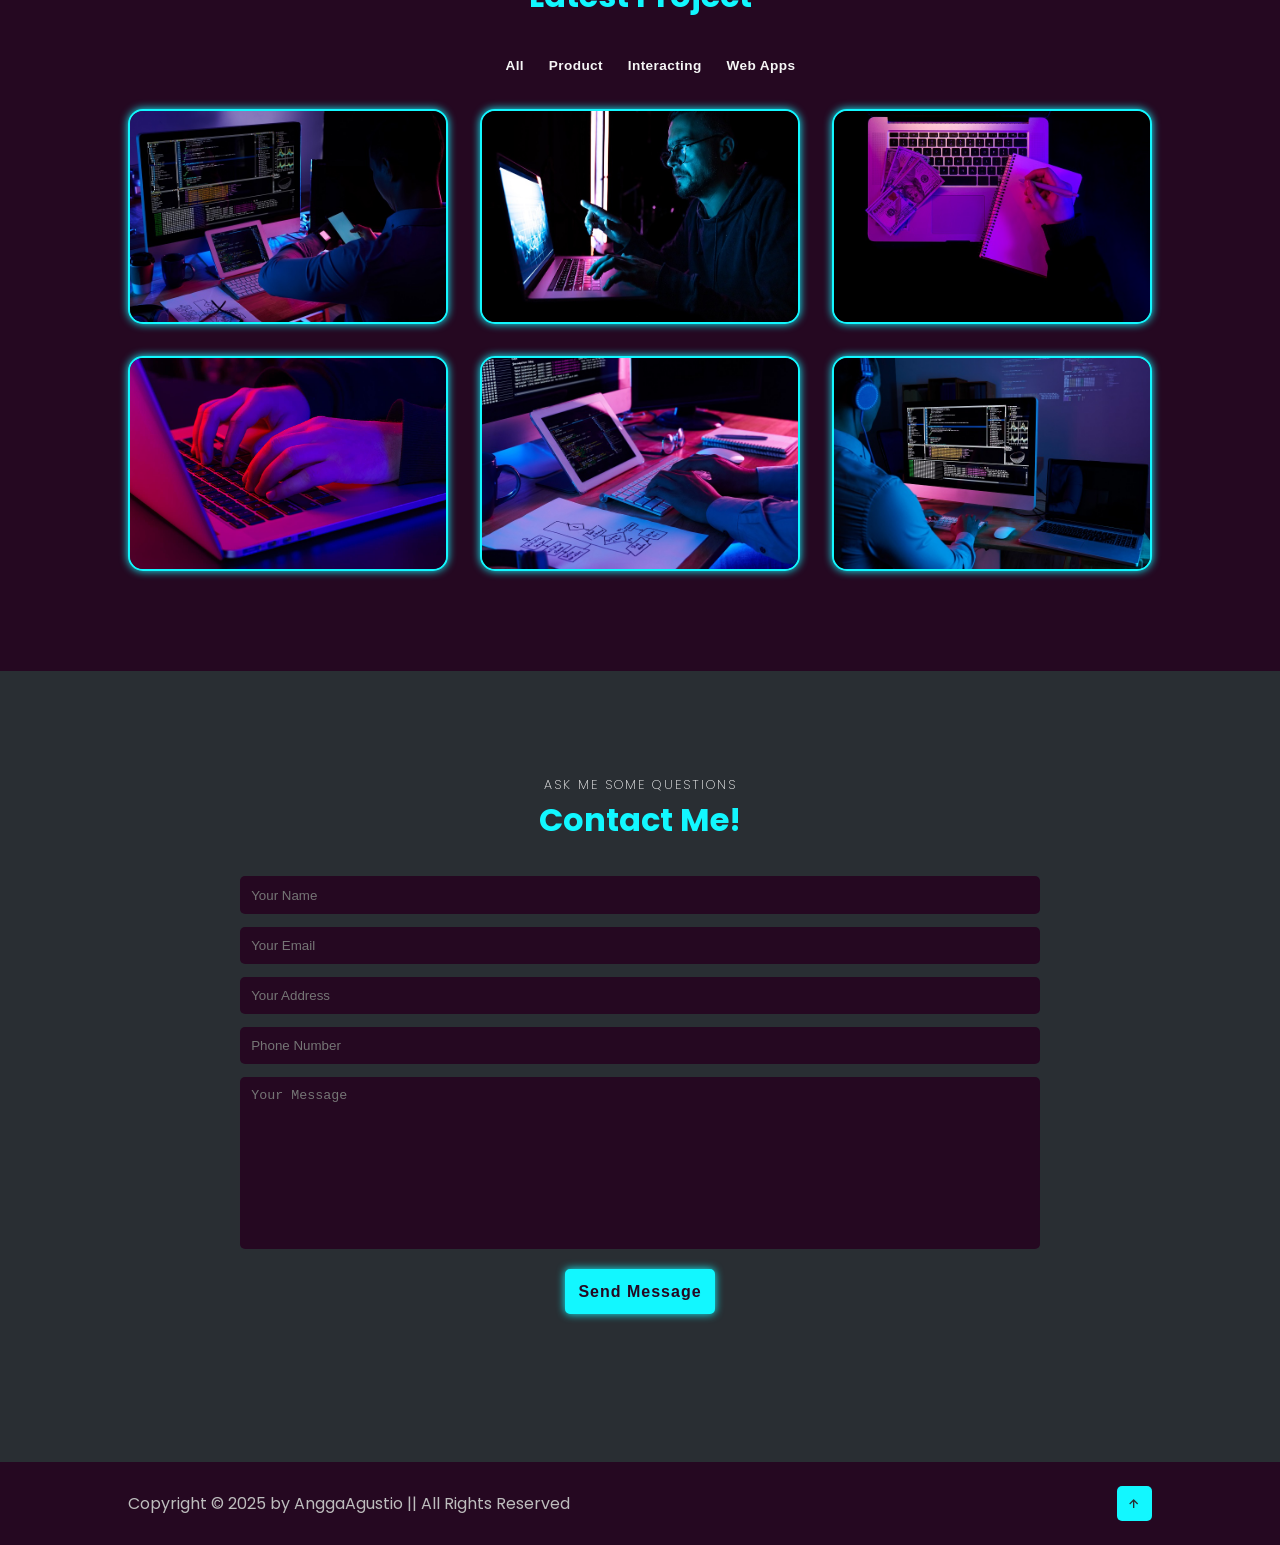
==== commit 98061489: "fix all texts" ====
--- a/index.html
+++ b/index.html
@@ -3,18 +3,18 @@
   <head>
     <meta charset="UTF-8" />
     <meta name="viewport" content="width=device-width, initial-scale=1.0" />
-    <title>Pars Coder || Portfolio Website</title>
+    <title>Angga Agustio | Portfolio</title>
     <link rel="stylesheet" href="style.css" />
     <!--STEP 1-->
     <link
-      href="https://unpkg.com/boxicons@2.1.4/css/boxicons.min.css"
+      href="https://unpkg.com/boxicons@latest/css/boxicons.min.css"
       rel="stylesheet"
     />
   </head>
   <body>
     <!--2. header site -->
     <header>
-      <div class="logo"><span>A</span>ngga.</div>
+      <div class="logo"><span>A</span>ngga Agustio</div>
       <ul class="navlist">  <!--179. Kasih style="--i:1;" untuk setiap section-->
         <li><a href="#home" style="--i:1;">Home</a></li>
         <li><a href="#about" style="--i:2;">About</a></li>
@@ -33,7 +33,7 @@
         <h1>Hi! I'm Angga Agustio</h1>
         <div class="change-text">
           <!--16.membuat introduction section -->
-          <h3>And I'm</h3>
+          <h3>And I'm a</h3>
           <h3>
             <span class="word">Youtuber</span>
             <span class="word">Web&nbsp;Designer</span>
@@ -44,7 +44,7 @@
           </h3>
         </div>
 
-        <p>I like to eat, and sleep, and drink water, and poop, etc</p>
+        <p>I help you improve your business awareness by building well-designed and interactive website</p>
 
         <div class="info-box">
           <!--17. membuat info box berupa email dan behance-->
@@ -59,23 +59,23 @@
         </div>
         <div class="btn-box">
           <!--18. membuat button box berupa donlod cv dan hiring-->
-          <a href="#" class="btn">Download CV</a>
-          <a href="#" class="btn">Hire Me Now!!!</a>
+          <a href="https://www.canva.com/design/DAHDYZfLmIc/-7Jx2zIPp53NfNFmnBkaFA/view?utm_content=DAHDYZfLmIc&utm_campaign=designshare&utm_medium=link2&utm_source=uniquelinks&utlId=hca29b87df3" class="btn">Download CV</a>
+          <a href="https://www.wa.me/082131221211" class="btn">Hire Me Now!!!</a>
         </div>
 
         <div class="social-icons">
-          <a href="#"><i class="bx bxl-facebook"></i></a>
+          <a href="https://www.facebook.com/anggaagustio"><i class="bx bxl-facebook"></i></a>
           <!--19. membuat icon sosmed-->
-          <a href="#"><i class="bx bxl-twitter"></i></a>
-          <a href="#"><i class="bx bxl-instagram"></i></a>
-          <a href="#"><i class="bx bxl-dribbble"></i></a>
+          <a href="https://www.x.com/anggaagustio"><i class="bx bxl-twitter"></i></a>
+          <a href="https://www.instagram.com/angga.tsx"><i class="bx bxl-instagram"></i></a>
+          <a href="https://www.linkedin.com/in/angga-agustio-656ba2358"><i class="bx bxl-linkedin"></i></a>
         </div>
       </div>
       <!--Penutup DIV home content ini sempet BIKIN GUA BINGUNGGGG-->
       <div class="home-image scroll-scale">  <!--164.Copas scroll-scale disini untuk memberi efek transisi muncul juga pada gambar-->
         <!--20.mengimport gambar orang -->
         <div class="img-box">
-          <img src="img/aing.png" alt="Gambar Aing" />
+          <img id="aing" src="img/aing.png" alt="Gambar Aing" />
         </div>
         <div class="liquid-shape">
           <svg
@@ -164,10 +164,8 @@
         <h2>About Me</h2>
         <h3>A Story of Good</h3>
         <p>
-          Lorem ipsum dolor sit amet consectetur adipisicing elit. Ipsa,
-          inventore quod asperiores ab obcaecati nihil nemo deserunt sequi sed
-          sint porro quidem, mollitia voluptas fuga odit odio in nostrum
-          officia.
+          Hello, guys. welcome to my portfolio. I'm Angga Agustio and honestly, I'm new here in building website, but imma try my best to build my portfolio as good as possible.
+          
         </p>
 
         <div class="btn-box">
@@ -189,9 +187,8 @@
           <i class="bx bxs-layer service-icon"></i>
           <h3>Graphic Designer</h3>
           <p>
-            Lorem ipsum dolor sit amet, consectetur adipisicing elit. Autem,
-            tenetur. Veritatis animi consectetur voluptas minus saepe! Nihil
-            sapiente deserunt sint!
+              I create visually stunning designs that capture your brand's essence. From logos and branding materials to social    │
+│             media graphics and marketing collateral, I bring creative concepts to life with professional polish.   
           </p>
           <div class="btn-box service-btn">
             <a href="#" class="btn">Read More!</a>
@@ -200,11 +197,9 @@
 
         <div class="service-box">
           <i class="bx bx-code-alt service-icon"></i>
-          <h3>Graphic Designer</h3>
+          <h3>Software Engineer</h3>
           <p>
-            Lorem ipsum dolor sit amet, consectetur adipisicing elit. Autem,
-            tenetur. Veritatis animi consectetur voluptas minus saepe! Nihil
-            sapiente deserunt sint!
+            I develop custom software solutions, web applications, and automation tools tailored to your business needs. From scalable backend systems to efficient algorithms, I deliver clean, maintainable code that drives results.
           </p>
           <div class="btn-box service-btn">
             <a href="#" class="btn">Read More!</a>
@@ -213,11 +208,9 @@
 
         <div class="service-box">
           <i class="bx bx-desktop service-icon"></i>
-          <h3>Graphic Designer</h3>
+          <h3>Website Builder</h3>
           <p>
-            Lorem ipsum dolor sit amet, consectetur adipisicing elit. Autem,
-            tenetur. Veritatis animi consectetur voluptas minus saepe! Nihil
-            sapiente deserunt sint!
+            I build and manage websites and maintenance them for my clients. I create visually stunning and user-friendly websites that effectively communicate your brand's message and drive results. From responsive design to seamless functionality.
           </p>
           <div class="btn-box service-btn">
             <a href="#" class="btn">Read More!</a>
@@ -342,8 +335,8 @@
           <img src="img/1.jpg" alt="">
         </div>
         <div class="port-content">
-          <h3>Graphic Design</h3>
-          <p>Lorem ipsum dolor sit amet consectetur, adipisicing elit. Molestias, architecto quo, consectetur fugiat explicabo dolore dignissimos harum amet unde, quae praesentium dolores numquam? Repudiandae, quidem incidunt id quam aut quia.</p>
+          <h3>Product</h3>
+          <p>Not available yet</p>
           <a href="#"><i class="bx bx-link-external"></i></a>
         </div>
       </div>
@@ -353,8 +346,8 @@
           <img src="img/2.jpg" alt="">
         </div>
         <div class="port-content">
-          <h3>Graphic Design</h3>
-          <p>Lorem ipsum dolor sit amet consectetur, adipisicing elit. Molestias, architecto quo, consectetur fugiat explicabo dolore dignissimos harum amet unde, quae praesentium dolores numquam? Repudiandae, quidem incidunt id quam aut quia.</p>
+          <h3>Product</h3>
+          <p>Not available yet</p>
           <a href="#"><i class="bx bx-link-external"></i></a>
         </div>
       </div>
@@ -364,8 +357,8 @@
           <img src="img/3.jpg" alt="">
         </div>
         <div class="port-content">
-          <h3>Graphic Design</h3>
-          <p>Lorem ipsum dolor sit amet consectetur, adipisicing elit. Molestias, architecto quo, consectetur fugiat explicabo dolore dignissimos harum amet unde, quae praesentium dolores numquam? Repudiandae, quidem incidunt id quam aut quia.</p>
+          <h3>Interacting</h3>
+          <p>Not available yet</p>
           <a href="#"><i class="bx bx-link-external"></i></a>
         </div>
       </div>
@@ -375,8 +368,8 @@
           <img src="img/4.jpg" alt="">
         </div>
         <div class="port-content">
-          <h3>Graphic Design</h3>
-          <p>Lorem ipsum dolor sit amet consectetur, adipisicing elit. Molestias, architecto quo, consectetur fugiat explicabo dolore dignissimos harum amet unde, quae praesentium dolores numquam? Repudiandae, quidem incidunt id quam aut quia.</p>
+          <h3>Interacting</h3>
+          <p>Not available yet</p>
           <a href="#"><i class="bx bx-link-external"></i></a>
         </div>
       </div>
@@ -386,8 +379,8 @@
           <img src="img/5.jpg" alt="">
         </div>
         <div class="port-content">
-          <h3>Graphic Design</h3>
-          <p>Lorem ipsum dolor sit amet consectetur, adipisicing elit. Molestias, architecto quo, consectetur fugiat explicabo dolore dignissimos harum amet unde, quae praesentium dolores numquam? Repudiandae, quidem incidunt id quam aut quia.</p>
+          <h3>Interacting</h3>
+          <p>Not available yet</p>
           <a href="#"><i class="bx bx-link-external"></i></a>
         </div>
       </div>
@@ -397,8 +390,8 @@
           <img src="img/6.jpg" alt="">
         </div>
         <div class="port-content">
-          <h3>Graphic Design</h3>
-          <p>Lorem ipsum dolor sit amet consectetur, adipisicing elit. Molestias, architecto quo, consectetur fugiat explicabo dolore dignissimos harum amet unde, quae praesentium dolores numquam? Repudiandae, quidem incidunt id quam aut quia.</p>
+          <h3>Web Apps</h3>
+          <p>Not available yet</p>
           <a href="#"><i class="bx bx-link-external"></i></a>
         </div>
       </div>
@@ -414,7 +407,7 @@
     <h2>Contact Me!</h2>
   </div>
 
-  <form action="#" class="scroll-bottom"> <!--175. tambah juga scroll-bottom-->
+  <form action="https://formsubmit.co/anggaagustio8@gmail.com" class="scroll-bottom" method="post"> <!--175. tambah juga scroll-bottom-->
     <input type="text" placeholder="Your Name">
     <input type="text" placeholder="Your Email">
     <input type="text" placeholder="Your Address">
--- a/style.css
+++ b/style.css
@@ -1,1003 +1,1037 @@
 /*1.library font css untuk styleing html*/
-@import url('https://fonts.googleapis.com/css2?family=Poppins:wght@100;200;300;400;500;600;700;800;900&display=swap');
-
-    *{ /*3.Aplikasiin semua aturan di dalam ini ke SEMUA elemen di website. */
-    padding: 0; 
-    margin: 0;
-    box-sizing: border-box;
-    list-style: none;
-    scroll-behavior: smooth;
-    text-decoration: none;
-}
-:root{      /*4. bikin VARIABLE GLOBAL*/
-    --text-color:#f5f5f5; /* Warna teks utama (putih sangat terang) */
-    --hover-color:#12f7ff; /* Warna saat hover (cyan neon) */
-    --bg-color:#250821; /* Warna background utama (ungu gelap) */
-    --secon-bg-color:#292e33; /* Warna background sekunder (abu-abu gelap) */
-    --big-font:2.5rem; /* Ukuran font besar */
-    --normal-font:2rem; /* Ukuran font normal (mungkin typo, seharusnya normal-font) */
-    --neon-box-shadow:0 0 .5rem #12f7ff; /* Efek shadow untuk elemen neon */
-    --h2-font:3rem; /* Ukuran font untuk heading h2 */
-    --font-neon-text-shadow:0 0 10px rgba(18,247,255,0.3),
-    0 0 20px rgba(18,247,255,0.3), /* Efek text shadow neon multi-layer */
-    0 0 30px rgba(18,247,255,0.3),
-    0 0 40px rgba(18,247,255,0.3),
-    0 0 70px rgba(18,247,255,0.3),
-    0 0 80px rgba(18,247,255,0.3),
-    0 0 90px rgba(18,247,255,0.3),
-    0 0 100px rgba(18,247,255,0.3),
-    0 0 150px rgba(18,247,255,0.3);
-}
-
-::-webkit-scrollbar{  /*144. Bikin Scrollbar warna neon*/
-    height: 0;
-    width: .5rem;
-}
-
-::-webkit-scrollbar-track{
-    background: var(--secon-bg-color);
-}
-
-::-webkit-scrollbar-thumb{
-    background: var(--hover-color);
-    border-radius: 5rem;
-}
-
-body{
-    font-family: "Poppins", sans-serif;
-    background-color: var(--bg-color);  /*5. ubah warna text dan background*/
-    color: var(--text-color);
-}
-     /* pemaggilan variable */
-
-header{   /*6.Atur style pada header*/
-    position: fixed;  /*147.Bikin nav selalu ngambang*/
-    top: 0;
-    left: 0;
-    z-index: 1000;
-    border-bottom: 1px solid transparent;
-    
-    display: flex;
-    align-items: center;
-    justify-content: space-between; /*menengahi header*/
-    width: 100%;
-    padding: 20px 10%;   /*memberi padding pada ANGGA*/
-}
-
-header.sticky{                 /*149. Bikin sticky header ada border bottomnya dan slalu mengikuti scrollbar*/
-    background: var(--bg-color); /*NOTE MUHIM: tidak boleh ada spaci antara selector .sticky dengan header karena .sticky bukan class turunan langsung dari kode html header melainkan class yg ditambahkan menggunakan js setelah 50px scroll*/
-    border-bottom: 1px solid var(--secon-bg-color);
-    padding: 12px 10%;
-}
-
-.logo{ /*7.atur style pada ANGGA*/
-    font-size: 26px;
-    font-weight: 700;    /*mengatur ukuran ANGGA*/
-    letter-spacing:1px;
-}
-
-span{
-    color: var(--hover-color);  /*8. memberi warna pada A*/
-}
-
-.navlist{
-    display: flex; /*9. membuat header/navigation bar jadi 1 baris*/
-}
-
-.navlist a{   /*180. INI AKAN MEMBERIKAN EFEK ANIMASI MUNCUL 1 PERSATU SETIAP SECTION PADA NAVLIST*/
-    display: inline-block;
-    color: var(--text-color);
-    font-weight: 500;           /*10.mengatur jarak antar nav dan ketebalan font dan juga warnanya*/
-    padding: 10px 20px;
-    animation: slideAnimation 1s ease forwards; /*177. Tambahkan efek animasi untuk .navlist a*/
-    animation-delay: calc(.3s * var(--i)); /*179. berikan animation-delay */
-    opacity: 0; /*180. beri opacity 0 dan display inline-block pada navlist a*/
-} 
-.navlist a:hover{
-    color: var(--hover-color);
-    text-shadow: 0 0 10px rgba(18,247,255,0.6),
-    0 0 20px rgba(18,247,255,0.6), /* Efek text shadow neon multi-layer */
-    0 0 30px rgba(18,247,255,0.6), /*11. memberi efek berubah warna ketika mouseover*/
-    0 0 40px rgba(18,247,255,0.6),
-    0 0 70px rgba(18,247,255,0.6),
-    0 0 80px rgba(18,247,255,0.6),
-    0 0 90px rgba(18,247,255,0.6),
-    0 0 100px rgba(18,247,255,0.6),
-    0 0 150px rgba(18,247,255,0.6);
-}
-
-.navlist a.active{  /*146. */
-    color: var(--hover-color);
-}
-
-#menu-icon{
-    font-size: 1.8rem;
-    z-index: 10001;
-    cursor: pointer;
-    margin-left: 25px;                  /*13. mengatur warna bg dan icon menu juga ukurannya*/
-    background: var(--hover-color);
-    border-radius: 3px;
-    color: var(--secon-bg-color);  
-    display: none;   /*14. menghilangkan sementara icon menu*/
-}
-
-section{
-    padding:100px 10%; /*21. mengatur padding atau jarak dari sisi tepi section dengan web*/
-}
-.home{
-    min-height: 100vh; /*22. BELOM PAHAM yg penting merapikan home section dan ngubah img jadi kekanan*/
-    height: 100%;
-    width: 100%;
-    display: grid;
-    grid-template-columns: repeat(2,1fr);
-    align-items: center;
-    grid-gap: 4em;
-}
-.home-content{
-    max-width: 600px; /*23.BELOM PAHAM keknya mengatur lebar class home content*/
-}
-.home-content h1{
-    font-size: var(--big-font);
-    font-weight: 700; /*24. mengatur ukuran dan ketebalan font class home content*/
-}
-.kecilkan{  /* BELOM PAHAM BETUL INI*/
-    width: 400px; /* Sesuaikan ukuran */
+@import url("https://fonts.googleapis.com/css2?family=Poppins:wght@100;200;300;400;500;600;700;800;900&display=swap");
+
+* {
+  /*3.Aplikasiin semua aturan di dalam ini ke SEMUA elemen di website. */
+  padding: 0;
+  margin: 0;
+  box-sizing: border-box;
+  list-style: none;
+  scroll-behavior: smooth;
+  text-decoration: none;
+}
+:root {
+  /*4. bikin VARIABLE GLOBAL*/
+  --text-color: #f5f5f5; /* Warna teks utama (putih sangat terang) */
+  --hover-color: #12f7ff; /* Warna saat hover (cyan neon) */
+  --bg-color: #250821; /* Warna background utama (ungu gelap) */
+  --secon-bg-color: #292e33; /* Warna background sekunder (abu-abu gelap) */
+  --big-font: 2.5rem; /* Ukuran font besar */
+  --normal-font: 2rem; /* Ukuran font normal (mungkin typo, seharusnya normal-font) */
+  --neon-box-shadow: 0 0 0.5rem #12f7ff; /* Efek shadow untuk elemen neon */
+  --h2-font: 3rem; /* Ukuran font untuk heading h2 */
+  --font-neon-text-shadow:
+    0 0 10px rgba(18, 247, 255, 0.3), 0 0 20px rgba(18, 247, 255, 0.3), /* Efek text shadow neon multi-layer */ 0 0 30px rgba(18, 247, 255, 0.3),
+    0 0 40px rgba(18, 247, 255, 0.3), 0 0 70px rgba(18, 247, 255, 0.3), 0 0 80px rgba(18, 247, 255, 0.3), 0 0 90px rgba(18, 247, 255, 0.3),
+    0 0 100px rgba(18, 247, 255, 0.3), 0 0 150px rgba(18, 247, 255, 0.3);
+}
+
+::-webkit-scrollbar {
+  /*144. Bikin Scrollbar warna neon*/
+  height: 0;
+  width: 0.5rem;
+}
+
+::-webkit-scrollbar-track {
+  background: var(--secon-bg-color);
+}
+
+::-webkit-scrollbar-thumb {
+  background: var(--hover-color);
+  border-radius: 5rem;
+}
+
+body {
+  font-family: "Poppins", sans-serif;
+  background-color: var(--bg-color); /*5. ubah warna text dan background*/
+  color: var(--text-color);
+}
+/* pemaggilan variable */
+
+header {
+  /*6.Atur style pada header*/
+  position: fixed; /*147.Bikin nav selalu ngambang*/
+  top: 0;
+  left: 0;
+  z-index: 1000;
+  border-bottom: 1px solid transparent;
+
+  display: flex;
+  align-items: center;
+  justify-content: space-between; /*menengahi header*/
+  width: 100%;
+  padding: 20px 10%; /*memberi padding pada ANGGA*/
+}
+
+header.sticky {
+  /*149. Bikin sticky header ada border bottomnya dan slalu mengikuti scrollbar*/
+  background: var(
+    --bg-color
+  ); /*NOTE MUHIM: tidak boleh ada spaci antara selector .sticky dengan header karena .sticky bukan class turunan langsung dari kode html header melainkan class yg ditambahkan menggunakan js setelah 50px scroll*/
+  border-bottom: 1px solid var(--secon-bg-color);
+  padding: 12px 10%;
+}
+
+.logo {
+  /*7.atur style pada ANGGA*/
+  font-size: 26px;
+  font-weight: 700; /*mengatur ukuran ANGGA*/
+  letter-spacing: 1px;
+}
+
+span {
+  color: var(--hover-color); /*8. memberi warna pada A*/
+}
+
+.navlist {
+  display: flex; /*9. membuat header/navigation bar jadi 1 baris*/
+}
+
+.navlist a {
+  /*180. INI AKAN MEMBERIKAN EFEK ANIMASI MUNCUL 1 PERSATU SETIAP SECTION PADA NAVLIST*/
+  display: inline-block;
+  color: var(--text-color);
+  font-weight: 500; /*10.mengatur jarak antar nav dan ketebalan font dan juga warnanya*/
+  padding: 10px 20px;
+  animation: slideAnimation 1s ease forwards; /*177. Tambahkan efek animasi untuk .navlist a*/
+  animation-delay: calc(0.3s * var(--i)); /*179. berikan animation-delay */
+  opacity: 0; /*180. beri opacity 0 dan display inline-block pada navlist a*/
+}
+.navlist a:hover {
+  color: var(--hover-color);
+  text-shadow:
+    0 0 10px rgba(18, 247, 255, 0.6),
+    0 0 20px rgba(18, 247, 255, 0.6),
+    /* Efek text shadow neon multi-layer */ 0 0 30px rgba(18, 247, 255, 0.6),
+    /*11. memberi efek berubah warna ketika mouseover*/ 0 0 40px rgba(18, 247, 255, 0.6),
+    0 0 70px rgba(18, 247, 255, 0.6),
+    0 0 80px rgba(18, 247, 255, 0.6),
+    0 0 90px rgba(18, 247, 255, 0.6),
+    0 0 100px rgba(18, 247, 255, 0.6),
+    0 0 150px rgba(18, 247, 255, 0.6);
+}
+
+.navlist a.active {
+  /*146. */
+  color: var(--hover-color);
+}
+
+#menu-icon {
+  font-size: 1.8rem;
+  z-index: 10001;
+  cursor: pointer;
+  margin-left: 25px; /*13. mengatur warna bg dan icon menu juga ukurannya*/
+  background: var(--hover-color);
+  border-radius: 3px;
+  color: var(--secon-bg-color);
+  display: none; /*14. menghilangkan sementara icon menu*/
+}
+
+section {
+  padding: 100px 10%; /*21. mengatur padding atau jarak dari sisi tepi section dengan web*/
+}
+.home {
+  min-height: 100vh; /*22. BELOM PAHAM yg penting merapikan home section dan ngubah img jadi kekanan*/
+  height: 100%;
+  width: 100%;
+  display: grid;
+  grid-template-columns: repeat(2, 1fr);
+  align-items: center;
+  grid-gap: 4em;
+}
+.home-content {
+  max-width: 600px; /*23.BELOM PAHAM keknya mengatur lebar class home content*/
+}
+.home-content h1 {
+  font-size: var(--big-font);
+  font-weight: 700; /*24. mengatur ukuran dan ketebalan font class home content*/
+}
+.kecilkan {
+  /* BELOM PAHAM BETUL INI*/
+  width: 400px; /* Sesuaikan ukuran */
   height: auto;
   float: left; /* Mengapung ke kiri */
   margin-right: 20px; /* Jarak antara gambar dan teks */
   shape-outside: margin-box; /* Untuk text wrapping yang lebih rapi */
 }
 
-.change-text{
-    font-size: 1.5rem;  /*24.mengatur ukuran dan tebal font class change text*/
-    font-weight: 600;
-}
-
-.change-text h3{
-    display: inline-flex;  /*26.BELOM PAHAM keknya mengtaur jarak dan tampilan class change text*/
-    margin: 0;
-    vertical-align: top;
-}
-
-.change-text h3 .word{
-    position: absolute;   /*27. membuat semua kata dalam class word menjadi 1 posisi bertumpuk*/
-    display: flex;
-    opacity: 0;          /*28. menghilangkan sementara text class word*/
-}
-
-.change-text h3 .word .letter{ /*30. GATAU NGAPAIN text class letter*/
-    transform-origin: center center 25px;
-}
-.change-text h3 .word .letter.out{ /*30. GATAU NGAPAIN text class letter*/
-    transform: rotateX(90deg);
-    transition: 0.32s cubic-bezier(0.6,0,0.7,0.2);
-}
-.change-text h3 .word .letter.in{ /*30. GATAU NGAPAIN text class letter*/
-    transition: 0.38 ease;
-}
-.change-text h3 .word .letter.behind{
-    transform: rotateX(-90deg);
-}
-.home-content p{
-    color: #bdbdbd;   /*31. kasih warna dan space baris home content*/
-    line-height: 1.6;
-}
-.info-box{
-    display: inline-flex;
-    justify-content: space-between;
-    align-items: center;       /*32. atur style class info box*/
-    width: 300px;
-    margin: 1rem 0 2rem;
-}
-.info-box h5{
-    font-weight: 600;
-    color: var(--text-color);  /*33.atur style h5 dalam class infobox*/
-    font-size: 1rem; 
-}
-
-.info-box span{
-    font-size: .9rem;
-    color: #bdbdbd; /*34. */
-}
-
-.btn-box{               /*35. */
-    display: flex;
-    justify-content: space-between;
-    width: 320px;
-    height: 45px;
-}
-
-.btn-box .btn{      /*140. Hapus selector a yg sebelumnya ada sebelah paling kiri semua selector*/
-    display: inline-flex;   /*36. */
-    justify-content: center;
-    align-items: center;
-    width: 150px;
-    height: 100%;
-    background: var(--hover-color);
-    color: var(--bg-color);
-    font-size: 1rem;
-    letter-spacing: 1px;
-    font-weight: 600;
-    transition: .6s;
-    box-shadow: var(--neon-box-shadow);
-    border-radius: 5px;
-    position: relative;   /*38. ubah jadi relative biar nyamping gak kebawah*/
-    z-index: 1;
-    border: 2px solid var(--hover-color);  /*45.GATAU NGAPAIN*/
-}
-.btn:hover{
-    color: var(--hover-color);  /*42. kasih warna font ketika mouseover biar tetep keliatan pas dimouseover*/
-}
-
-.btn::before{
-    content: "";
-    position: absolute;
-    top: 0;
-    left: 0;
-    background: var(--bg-color);   /*37. ubah button jadi merah*/   /*40. nubah lg jadi biru*/
-    width: 0;     /*42. widthnya ubah dari 100 jadi 0*/
-    height: 100%;
-    z-index: -1;    /*39. ubah z-index font dan bg supaya font layernya diatas bg*/
-    transition: .4s;
-}
-
-.btn:hover::before{  /*BEFORE NIH APA COY*/
-    width: 100%;  /*41. */
-}
-
-.btn:nth-child(2){ /*43. merubah background element kedua a class btn*/
-    background: var(--bg-color);
-    color: var(--hover-color);
-}
-
-.btn:nth-child(2):hover{
-    color: var(--bg-color);
-}
-
-.btn:nth-child(2)::before{ /*44. mengatur warna bg sebelum mouseover TAPI BELOM TERLALU PAHAM*/
-    background: var(--hover-color);
-}
-
-.social-icons{
-    margin-top: 8rem;     /*45. Rapikan dan atur jarak antar social icon*/
-    display: flex;
-    justify-content: space-between;
-    width: 220px;
-    height: 40px;
-}
-
-.social-icons a{
-    display: inline-flex;  /*46. merapikan dan atur tag a dalam class social icons */
-    width: 50px;
-    height: 100%;
-    justify-content: center;
-    align-items: center;
-    background: var(--bg-color);
-    color: var(--hover-color);
-    border: 2px solid var(--hover-color); /*47. Kasih border untuk social icons*/
-    transition: .6s;
-    box-shadow: 0 0 0.3rem #12f7ff; /*48. kasih shadow untuk border icons*/
-    border-radius: 5px;
-    position: relative;
-    z-index: 1;
-    overflow: hidden;
-}
-
-.social-icons a i{       /*ATUR UKURAN ICONS TERNYATA PAKE FONT-SIZE*/
-    font-size: 1.5rem;  /*49. perbesar sedikit ukuran social icons*/
-}
-
-.social-icons a:hover{
-    color: var(--bg-color); /*50.Buat icon berubah warna ketika mouseover*/
-}
-
-.social-icons a::before{ /*51. GAK PAHAM tapi keknya atur tampilan icon sebelum mouseover*/
-    content: "";
-    position: absolute;
-    left: 0;
-    top: 0;
-    width: 0;    /*52. atur prosentase lebar dan tinggi background icon*/
-    height: 100%;
-    background: var(--hover-color);
-    transition: .6s;
-    z-index: -1;
-}
-.social-icons a:hover::before{ 
-    width: 100%;  /*53.Atur lebar background setelah mouseover */
-}
-
-.home-image{
-    position: relative;  /*54. MBOH Atur posis img keknya TAPI GAADA YG BERUBAH*/
-}
-
-.img-box{
-    text-align: center;
-}
-.img-box img{           /*55. GAK TERLALU PAHAM tapi gambar jadi agak naek sikit sejajar sama icons*/
-    width: 100%;
-    max-width: 450px; 
-    height: auto;
-}
-.liquid-shape{
-    position: absolute;  /*62.Atur dan sesuaikan blobs agar berada dibelakang gambar*/
-    width: 100%;
-    height: 100%;
-    z-index: -1;
-    top: 10%;
-}
-
-.liquid-shape:nth-child(2){ /*64.blur blobs yg kedua untuk menciptakan efek glow*/
-    filter: blur(50px);
+.change-text {
+  font-size: 1.5rem; /*24.mengatur ukuran dan tebal font class change text*/
+  font-weight: 600;
+}
+
+.change-text h3 {
+  display: inline-flex; /*26.BELOM PAHAM keknya mengtaur jarak dan tampilan class change text*/
+  margin: 0;
+  vertical-align: top;
+}
+
+.change-text h3 .word {
+  position: absolute; /*27. membuat semua kata dalam class word menjadi 1 posisi bertumpuk*/
+  display: flex;
+  opacity: 0; /*28. menghilangkan sementara text class word*/
+}
+
+.change-text h3 .word .letter {
+  /*30. GATAU NGAPAIN text class letter*/
+  transform-origin: center center 25px;
+}
+.change-text h3 .word .letter.out {
+  /*30. GATAU NGAPAIN text class letter*/
+  transform: rotateX(90deg);
+  transition: 0.32s cubic-bezier(0.6, 0, 0.7, 0.2);
+}
+.change-text h3 .word .letter.in {
+  /*30. GATAU NGAPAIN text class letter*/
+  transition: 0.38 ease;
+}
+.change-text h3 .word .letter.behind {
+  transform: rotateX(-90deg);
+}
+.home-content p {
+  color: #bdbdbd; /*31. kasih warna dan space baris home content*/
+  line-height: 1.6;
+}
+.info-box {
+  display: inline-flex;
+  justify-content: space-between;
+  align-items: center; /*32. atur style class info box*/
+  width: 400px;
+  margin: 1rem 0 2rem;
+  padding: 0.5rem 1rem;
+}
+.info-box h5 {
+  font-weight: 600;
+  color: var(--text-color); /*33.atur style h5 dalam class infobox*/
+  font-size: 1rem;
+}
+
+.info-box span {
+  font-size: 0.9rem;
+  color: #bdbdbd; /*34. */
+}
+
+.btn-box {
+  /*35. */
+  display: flex;
+  justify-content: space-between;
+  width: 400px;
+  height: 45px;
+  margin: 0 0 2rem;
+}
+
+.btn-box .btn {
+  /*140. Hapus selector a yg sebelumnya ada sebelah paling kiri semua selector*/
+  display: inline-flex; /*36. */
+  justify-content: center;
+  align-items: center;
+  width: 150px;
+  height: 100%;
+  background: var(--hover-color);
+  color: var(--bg-color);
+  font-size: 1rem;
+  letter-spacing: 1px;
+  font-weight: 600;
+  transition: 0.6s;
+  box-shadow: var(--neon-box-shadow);
+  border-radius: 5px;
+  position: relative; /*38. ubah jadi relative biar nyamping gak kebawah*/
+  z-index: 1;
+  border: 2px solid var(--hover-color); /*45.GATAU NGAPAIN*/
+}
+.btn:hover {
+  color: var(--hover-color); /*42. kasih warna font ketika mouseover biar tetep keliatan pas dimouseover*/
+}
+
+.btn::before {
+  content: "";
+  position: absolute;
+  top: 0;
+  left: 0;
+  background: var(--bg-color); /*37. ubah button jadi merah*/ /*40. nubah lg jadi biru*/
+  width: 0; /*42. widthnya ubah dari 100 jadi 0*/
+  height: 100%;
+  z-index: -1; /*39. ubah z-index font dan bg supaya font layernya diatas bg*/
+  transition: 0.4s;
+}
+
+.btn:hover::before {
+  /*BEFORE NIH APA COY*/
+  width: 100%; /*41. */
+}
+
+.btn:nth-child(2) {
+  /*43. merubah background element kedua a class btn*/
+  background: var(--bg-color);
+  color: var(--hover-color);
+}
+
+.btn:nth-child(2):hover {
+  color: var(--bg-color);
+}
+
+.btn:nth-child(2)::before {
+  /*44. mengatur warna bg sebelum mouseover TAPI BELOM TERLALU PAHAM*/
+  background: var(--hover-color);
+}
+
+.social-icons {
+  margin-top: 8rem; /*45. Rapikan dan atur jarak antar social icon*/
+  display: flex;
+  justify-content: space-between;
+  width: 220px;
+  height: 40px;
+}
+
+.social-icons a {
+  display: inline-flex; /*46. merapikan dan atur tag a dalam class social icons */
+  width: 50px;
+  height: 100%;
+  justify-content: center;
+  align-items: center;
+  background: var(--bg-color);
+  color: var(--hover-color);
+  border: 2px solid var(--hover-color); /*47. Kasih border untuk social icons*/
+  transition: 0.6s;
+  box-shadow: 0 0 0.3rem #12f7ff; /*48. kasih shadow untuk border icons*/
+  border-radius: 5px;
+  position: relative;
+  z-index: 1;
+  overflow: hidden;
+}
+
+.social-icons a i {
+  /*ATUR UKURAN ICONS TERNYATA PAKE FONT-SIZE*/
+  font-size: 1.5rem; /*49. perbesar sedikit ukuran social icons*/
+}
+
+.social-icons a:hover {
+  color: var(--bg-color); /*50.Buat icon berubah warna ketika mouseover*/
+}
+
+.social-icons a::before {
+  /*51. GAK PAHAM tapi keknya atur tampilan icon sebelum mouseover*/
+  content: "";
+  position: absolute;
+  left: 0;
+  top: 0;
+  width: 0; /*52. atur prosentase lebar dan tinggi background icon*/
+  height: 100%;
+  background: var(--hover-color);
+  transition: 0.6s;
+  z-index: -1;
+}
+.social-icons a:hover::before {
+  width: 100%; /*53.Atur lebar background setelah mouseover */
+}
+
+.home-image {
+  position: relative; /*54. MBOH Atur posis img keknya TAPI GAADA YG BERUBAH*/
+}
+
+.img-box {
+  text-align: center;
+}
+.img-box img {
+  /*55. GAK TERLALU PAHAM tapi gambar jadi agak naek sikit sejajar sama icons*/
+  width: 80%;
+  max-width: 450px;
+  height: auto;
+}
+.liquid-shape {
+  position: absolute; /*62.Atur dan sesuaikan blobs agar berada dibelakang gambar*/
+  width: 100%;
+  height: 100%;
+  z-index: -1;
+  top: 10%;
+}
+
+.liquid-shape:nth-child(2) {
+  /*64.blur blobs yg kedua untuk menciptakan efek glow*/
+  filter: blur(50px);
 }
 
 /*-------------------------------About Section CSS-----------------------------------------------------------*/
 /*66.Atur about class about ke samping gambar*/
-.about{
-    display: flex;
-    justify-content: center;
-    align-items: center;
-    grid-gap: 2em;                     /*BELOM PAHAM Propertynya*/
-    background: var(--secon-bg-color);
-}
-.about .img-about{          /*67.Atur ukuran dan posisi gambar*/
-    text-align: center;
-    position: relative;
-}
-
-.about .img-about img{
-    max-width: 400px;
-    height: auto;
-}
-.about-content span{
-    color: #fdfdfd;  /*68.Let me introduce jadiin abu-abu dan kasi ukuran font yg pas*/
-    font-size: .8rem;
-    font-weight: 200;
-    letter-spacing: 2px;
-    text-transform: uppercase; /*Yang Ini BELOM PAHAM JUGA*/
-}
-
-.about-content h2{           /*69. Ubah warna dan ukuran dan tebal font About Me*/
-    color: var(--hover-color);
-    font-weight: 700;
-    font-size: var(--normal-font);
-}
-
-.about-content h3{       /*70. atur tebal dan ukuran dan margin kebawah h3*/
-    font-weight: 600;
-    font-size: 1.5rem;
-    margin-bottom: .2rem;
-}
-
-.about-content p{
-    color: #fdfdfd;
-    font-weight: 300;
-    margin-bottom: 1.5rem;
+.about {
+  display: flex;
+  justify-content: center;
+  align-items: center;
+  grid-gap: 2em; /*BELOM PAHAM Propertynya*/
+  background: var(--secon-bg-color);
+}
+.about .img-about {
+  /*67.Atur ukuran dan posisi gambar*/
+  text-align: center;
+  position: relative;
+}
+
+.about .img-about img {
+  max-width: 400px;
+  height: auto;
+}
+.about-content span {
+  color: #fdfdfd; /*68.Let me introduce jadiin abu-abu dan kasi ukuran font yg pas*/
+  font-size: 0.8rem;
+  font-weight: 200;
+  letter-spacing: 2px;
+  text-transform: uppercase; /*Yang Ini BELOM PAHAM JUGA*/
+}
+
+.about-content h2 {
+  /*69. Ubah warna dan ukuran dan tebal font About Me*/
+  color: var(--hover-color);
+  font-weight: 700;
+  font-size: var(--normal-font);
+}
+
+.about-content h3 {
+  /*70. atur tebal dan ukuran dan margin kebawah h3*/
+  font-weight: 600;
+  font-size: 1.5rem;
+  margin-bottom: 0.2rem;
+}
+
+.about-content p {
+  color: #fdfdfd;
+  font-weight: 300;
+  margin-bottom: 1.5rem;
 }
 
 .info-about1,
 .info-about2,          /*71.Atur Ketiga class berisi Pencapaian2 dibawah Gambar sekaligus tapi GAK PAHAM DIAPAIN*/
-.info-about3{
+.info-about3 {
+  background: var(--bg-color);
+  font-size: 0.5rem;
+  position: absolute;
+  padding: 10px;
+  width: 90px;
+  height: 90px;
+  border-radius: 69% 31% 66% 34% / 21% 30% 70% 79%;
+  display: block;
+  box-shadow: var(--neon-box-shadow);
+  border: 1px solid var(--hover-color);
+  outline: 2px solid var(--bg-color);
+  z-index: 100;
+  animation: morph 6s linear infinite; /*72. Buat border untuk 3 class itu, beri warna neon trus Animasikan*/
+}
+
+.info-about1 {
+  /*73.Pindahin info about1 ke atas kiri, 2 ke kanan atas, 3 ke kanan bawah gambar*/
+  left: 10%;
+  top: 34%;
+}
+.info-about2 {
+  left: 66%;
+  top: 15%;
+}
+.info-about3 {
+  left: 61%;
+  top: 70%;
+}
+
+.img-about span {
+  /*74. Atur font span*/
+  color: var(--hover-color);
+  font-size: 1rem;
+  font-weight: 600;
+}
+
+/* ------------------------------------------76. Service Section CSS---------------------------------------------- */
+.main-text {
+  /*77.Ketengah-atasin what should i do DAN our services*/
+  width: 100%;
+  text-align: center;
+  margin-bottom: 2rem;
+  color: var(--hover-color);
+}
+
+.main-text h2 {
+  font-weight: 700;
+  font-size: var(--normal-font); /*78. pertebal OUR SERVICES*/
+}
+
+.main-text span {
+  color: #fdfdfd;
+  font-size: 0.8rem;
+  font-weight: 200; /*79. Atur ukuran, ketebalan font, dll what should i do*/
+  letter-spacing: 2px; /*atur jarak antar huruf*/
+  text-transform: uppercase;
+}
+
+.section-services {
+  display: flex;
+  justify-content: center;
+  align-items: center;
+  flex-wrap: wrap;
+  grid-gap: 2rem; /*80. Atur jarak antar div dengan class sevice box*/
+}
+
+.section-services .service-box {
+  flex: 1 1 18rem;
+  padding: 2rem 1rem 1rem; /*81.Bikin bagan utuk tiap service box*/
+  text-align: center;
+  background: var(--secon-bg-color);
+  transition: transform 0.4s;
+  border-radius: 10px; /*Tingkat Kebulatan sudut2 bagan*/
+}
+
+.service-btn {
+  width: auto; /*83. Jadiin komentar sementara, inspect read more terus ganti width pada btn box jadi 266px*/
+  justify-content: center; /*82. Ubah ukuran bagan jadi sama rata dan 1 baris*/
+}
+
+.service-box:hover {
+  transform: translateY(-0.7rem); /*83. Bikin box jadi geser keatas dikit ketika MOUSEOVER*/
+}
+
+.service-icon {
+  border: 2px solid var(--hover-color); /*84. Kasih border, atur jarak kasih background, atur ukuran icons*/
+  padding: 2rem;
+  background: var(--bg-color);
+  display: flex;
+  align-items: center;
+  font-size: 3rem;
+  border-radius: 50%; /*sudut 50% jadi Buled*/
+  position: relative;
+  color: var(--hover-color); /*kasih warna, kasih shadow, kasih outline*/
+  box-shadow: var(--neon-box-shadow);
+  outline: 3px solid var(--bg-color);
+}
+
+.service-box h3 {
+  margin-top: 10px; /*85.Atur margin atas dan ukuran h3*/
+  font-size: 1.5rem;
+}
+
+.service-box p {
+  margin: 0.5rem 0 1.5rem 0; /*86. Atur margin p dari border, atur tebal, jarak huruf, warna, dan jarah antar baris text*/
+  font-weight: 300;
+  letter-spacing: 1px;
+  color: #bdbdbd;
+  line-height: 1.6;
+}
+
+/* ------------------------------------------90. Skills Section CSS---------------------------------------------- */
+.skills {
+  background: var(--secon-bg-color);
+}
+
+.skill-main {
+  width: 100%;
+  display: grid;
+  grid-template-columns: repeat(2, 1fr); /*Pindahin Sub Judul kedua jadi sebelah kanan*/
+  grid-row-gap: 30px;
+  grid-column-gap: 50px;
+}
+
+.skill-bar {
+  margin-bottom: 2.3rem; /*91. Kasih jarak bawah antar skill bar*/
+}
+
+.skill-main h3 {
+  margin-bottom: 2rem; /*92. Ubah ukuran sub judul dan ketengahin dan kasih margin bawah*/
+  font-size: var(--normal-font);
+  text-align: center;
+}
+
+.skill-left .skill-bar .info {
+  display: flex;
+  justify-content: space-between; /*93. Kasih jarak antara tag p di div class info, kasih ketengah, kasih jarak dari kiri*/
+  align-items: center;
+  padding: 0 10px; /*kasih jarak dari kiri*/
+}
+
+.skill-left .skill-bar .bar {
+  width: 100%;
+  height: 10px;
+  background-color: var(--bg-color); /*94. Bikin bar prosentase skill*/
+  border-radius: 25px;
+  margin-top: 10px;
+  position: relative; /*96. ubah bar jadi relative positionnya biar sejajar sama span*/
+}
+
+.skill-bar .bar span {
+  width: 50%;
+  height: 100%;
+  position: absolute; /*95. Bikin span ke kiri tapi BELOM TAU FUNGSI PASTI POSITION*/
+  left: 0;
+  background: var(--hover-color); /*98. text sudah dihapus hanya ada background clay dgn border radius 25 px dan kasih efek neon*/
+  border-radius: 25px; /*sudut bordernya disamain kek barnya */
+  box-shadow: var(--neon-box-shadow);
+}
+
+.skill-bar .bar .html {
+  /*99. Kasih width span sesuai prosentase skill*/
+  width: 72%;
+  animation: html 4s;
+}
+
+.skill-bar .bar .figma {
+  width: 90%;
+  animation: figma 5s; /*100. Kasih animation dan durasi animasi lalu bikin @keyframes untuk tiap2 skill*/
+}
+
+.skill-bar .bar .javascript {
+  width: 80%;
+  animation: javascript 4s;
+}
+
+.skill-bar .bar .css {
+  width: 90%;
+  animation: css 5s;
+}
+
+/* skill-right */
+.professional {
+  display: grid;
+  grid-template-columns: 1fr 1fr; /*102. Bagi text jadi 2 sisi kiri 2 sisi kanan*/
+}
+
+.box {
+  margin: 10px 0;
+  flex: 1 1 15rem;
+  position: relative; /*107. tambah attribut position relative*/
+}
+
+.box .text {
+  text-align: center;
+  color: #fff; /*105. Atur style font textnya*/
+  font-size: 1rem;
+}
+
+.box .text big {
+  font: 400;
+  letter-spacing: 1px; /*106. Atur style text prosentase*/
+  position: absolute;
+  top: 40%; /*108. Ketengah kotakin text2nya*/
+  left: 50%;
+  transform: translate(-50%, -50%);
+}
+
+.box .text small {
+  display: block; /*109. atur display dan tebal font text teamwork*/
+  font-weight: 600;
+}
+
+.circle {
+  width: 100%;
+  height: 120px; /*103. Bikin class circle jadi di 4 kotak dan textnya jadi dikiri bawah kotak*/
+  display: flex; /*BELOM PAHAM JELAS kenapa harus distyle macam ini*/
+  justify-content: center;
+  align-items: center;
+  border: 2px solid #fff; /*104.bikin border pada kotak diatas tiap2 text*/
+}
+
+.circle .points {
+  width: 2px;
+  height: 10px;
+  background-color: var(--bg-color); /*105. BELOM TAU NGAPAIN Ya malah bikin codet garis sikit di boxnya*/
+  position: absolute;
+  border-radius: 3px;
+  transform: rotate(calc(var(--i) * var(--rot))) translateY(-45px); /*111. ubah *120 jadi var(--rot) GATAU BUAT APA*/
+  /*106. tambah animation lalu bikin @keyframesnya      (Sebelumnya disini trus dipindahin ke .point.marked)*/
+}
+/*115.*/
+.points.marked {
+  animation: glow 0.04s linear forwards;
+  animation-delay: calc(var(--i) * 0.05s);
+}
+
+/* ------------------------------------------117. Portfolio Section css---------------------------------------------- */
+
+.filter-buttons {
+  /*117. Atur margin, buat ke tengah*/
+  margin: 2rem;
+  text-align: center;
+}
+
+.filter-buttons .button {
+  /*118. hilangkan bg, outline ,dan border kasih jarak antar huruf, atur ukuran font  */
+  background: none;
+  outline: none;
+  border: none;
+  cursor: pointer;
+  font-size: 0.85rem;
+  font-weight: 600;
+  letter-spacing: 0.4px;
+  margin-left: 1.3rem;
+  color: var(--text-color);
+}
+
+.filter-buttons .button:hover {
+  color: var(--hover-color); /*119. kasih hover saat mouseover*/
+}
+
+.portfolio-gallery {
+  display: grid;
+  grid-template-columns: repeat(auto-fill, minmax(270px, 1fr)); /*120. GAK PAHAM tapi bikin gambar menyatu dalam 1 kotak jadi 3 bagian*/
+  gap: 2rem;
+}
+
+.port-box {
+  /*121. GAK PAHAM Tapi kasih border, gambar jadi 3x2 jumlahnya*/
+  border-radius: 15px;
+  overflow: hidden;
+  background: #292e33;
+  display: flex;
+  grid-template-rows: 1fr auto;
+  align-items: center;
+  border: 2px solid var(--hover-color);
+  box-shadow: var(--neon-box-shadow);
+  position: relative;
+}
+
+.port-image {
+  display: flex;
+  align-items: center;
+  justify-content: center;
+  height: 100%;
+  width: 100%;
+}
+.port-image img {
+  /*122. Perkecil ukuran kotak/gambar TAPI GAMBAR BELUM FULL MASIH DIBAGIAN KIRI KOTAK*/
+  width: 100%;
+  opacity: 0.5s;
+  height: 100%;
+  transition: 0.5s;
+}
+
+.port-content {
+  position: absolute;
+  bottom: 0;
+  left: 0; /*123. Bikin gambar jadi full memenuhi border TAPI MENUTUPI TEXT*/
+  height: 100%;
+  width: 100%;
+  opacity: 0; /*129. 0 kan value opacity yang sebelumnya dikomentar*/
+  background: linear-gradient(rgba(0, 0, 0, 0.2), #12f7ff);
+  display: flex; /*124. bikin gambar tidak menutupi text dan bikin efek neon pada gambar*/
+  align-items: center;
+  justify-content: center;
+  flex-direction: column;
+  text-align: center;
+  transition: 0.5s;
+  padding: 0 2rem;
+}
+
+.port-box:hover .port-content {
+  /*130. Tambahkan efek hover dengan opacity 1 pada box agar tulisan hanya tampil ketika Mouseover */
+  opacity: 1;
+}
+
+.port-box:hover .port-image img {
+  transform: scale(1.1); /*131. buat efek transform agar saat mouseover, gambar sedikit ngezoom*/
+}
+
+.port-content h3 {
+  font-size: 1.5rem; /*125. atur ukuran font h3 dan p dan marginnya */
+  font-weight: 600;
+}
+
+.port-content p {
+  font-size: 0.8rem;
+  margin: 5px 0 15px 0;
+}
+
+.port-content a {
+  background: #fff; /*126. bikin background bulet putih pada logo a*/
+  border-radius: 50%;
+  display: inline-flex;
+  justify-content: center;
+  align-items: center;
+  width: 50px;
+  height: 50px;
+  border: 1px solid var(--hover-color);
+  outline: 2px solid #fff; /*127. bikin outline putih dan border neon*/
+}
+
+.port-content a i {
+  /*128. atur ukuran dan warna font i*/
+  font-size: 1.3rem;
+  color: var(--secon-bg-color);
+}
+
+/*138. Contact Section */
+
+.contact {
+  background: var(--secon-bg-color);
+}
+
+.contact form {
+  text-align: center;
+  max-width: 50rem;
+  margin: 1rem auto;
+  margin-bottom: 3rem;
+  background: var(--secon-bg-color);
+}
+
+.contact form input,
+.contact form textarea {
+  width: 100%;
+  color: var(--text-color);
+  background: var(--bg-color); /*139. atur kotakan textarea dan input*/
+  margin-bottom: 0.8rem;
+  border: none;
+  border-radius: 5px;
+  padding: 0.7rem;
+}
+
+.contact form textarea {
+  resize: none;
+}
+
+.formBtn {
+  /*140. atur tombol send message*/
+  display: flex;
+  justify-content: center;
+  width: 100%;
+}
+
+.formBtn .btn {
+  /*TUGAS: Ubah bg jadi abu abu*/
+  cursor: pointer; /*Memberi efek tangan saar mouseover*/
+  font-size: 1rem;
+}
+
+/*////////////////// 141. Footer css ////////////////////////////*/
+
+footer {
+  padding: 1.5rem 10%; /*142. BELUM TAU PERSIS Diapain tapi ini bikin tulisannya agak ketengah tapi lebih kekiri*/
+  display: flex;
+  align-items: center;
+  justify-content: space-between;
+}
+
+footer p {
+  color: #bdbdbd; /*143. Ganti warna text, atur warna bg logo cursor ukuran dll */
+}
+
+footer a {
+  display: inline-flex;
+  justify-content: center;
+  color: var(--text-color);
+  background: var(--hover-color);
+  padding: 0.6rem;
+  border-radius: 5px;
+}
+
+footer a i {
+  font-size: 1rem;
+  color: var(--secon-bg-color);
+}
+
+/*//// 159. Parallax ////////////////////////////////////////////////////////////////////////////////////////*/
+
+.scroll-scale {
+  /*160. Atur opacity, jenis transformasi, dan durasi munculnya text atau transisinya*/
+  opacity: 0;
+  transform: scale(0.9);
+  transition: all 2s;
+}
+
+.scroll-bottom {
+  opacity: 0;
+  transform: translateY(300px);
+  transition: 3s;
+}
+
+.scroll-top {
+  /*163. buat efek untuk .scroll-top*/
+  opacity: 0;
+  transform: translateY(-300px);
+  transition: 3s;
+}
+
+.show-items {
+  opacity: 1;
+  transform: translateX(0);
+}
+
+/* ------------------------------------------@keyframe---------------------------------------------- */
+
+@keyframes morph {
+  /*72.Atur Animasinya dengan @keyframe morph{}*/
+  0%,
+  100% {
+    border-radius: 40% 60% 70% 30% / 40% 40% 60% 50%;
+  }
+  30% {
+    border-radius: 70% 30% 50% 50% / 30% 30% 70% 70%;
+  }
+  60% {
+    border-radius: 100% 60% 60% 100% / 100% 100% 60% 60%;
+  }
+  80% {
+    border-radius: 69% 31% 66% 34% / 21% 30% 70% 79%;
+  }
+}
+
+@keyframes html {
+  0% {
+    width: 0%;
+  }
+  100% {
+    width: 72%;
+  }
+}
+
+@keyframes figma {
+  0% {
+    width: 0%;
+  }
+  100% {
+    width: 90%;
+  }
+}
+
+@keyframes javascript {
+  0% {
+    width: 0%;
+  }
+  100% {
+    width: 80%;
+  }
+}
+
+@keyframes css {
+  0% {
+    width: 0%;
+  }
+  100% {
+    width: 90%;
+  }
+}
+
+@keyframes glow {
+  0% {
     background: var(--bg-color);
-    font-size: .5rem;
+    box-shadow: none;
+  }
+  100% {
+    background: var(--hover-color);
+    box-shadow: var(--neon-box-shadow);
+  }
+}
+/*178. Buat @keyframes untuk slideAnimation nya di .navlist a*/
+@keyframes slideAnimation {
+  0% {
+    opacity: 0;
+    transform: translateY(100px);
+  }
+  100% {
+    opacity: 1;
+    transform: translateY(0);
+  }
+}
+
+/* 150. break point */
+@media (max-width: 991px) {
+  /*Penyesuaian margin dan padding website di MaxWidth 991px*/
+  header,
+  header.sticky {
+    padding: 15px 5%;
+  }
+  footer {
+    padding: 15px 5%;
+  }
+  section {
+    padding: 50px 5%;
+  }
+  .navlist a {
+    padding: 8px 15px;
+  }
+  :root {
+    --big-font: 2.2rem; /* Ukuran font besar */
+    --normal-font: 1.8rem; /* Ukuran font normal (mungkin typo, seharusnya normal-font) */
+    --neon-box-shadow: 0 0 0.8rem #12f7ff; /* Efek shadow untuk elemen neon */
+    --h2-font: 3rem; /* Ukuran font untuk heading h2 */
+    /*151. copas root diatas 2.5rem jadi 2.2rem, 2rem jadi 1.8rem, .5rem jadi .8rem*/
+  }
+  .home-content {
+    margin-top: 5rem;
+  }
+  .social-icons {
+    margin-top: 2rem;
+  }
+}
+
+@media (max-width: 768px) {
+  /*152. Penyesuaian margin dan padding website di MaxWidth 798px*/
+  #menu-icon {
+    display: block;
+    transition: all 0.4s ease;
+  }
+  #menu-icon.bx-x {
+    /*154.bikin icon menu berotasi TAPI BELOM WORK*/
+    transform: rotate(-180deg);
+  }
+  .navlist {
+    display: flex;
     position: absolute;
-    padding: 10px;
-    width: 90px;
-    height: 90px;
-    border-radius: 69% 31% 66% 34% / 21% 30% 70% 79%;
+    top: -1000px;
+    right: 0;
+    left: 0;
+    flex-direction: column;
+    background: var(--bg-color);
+    text-align: left;
+    padding: 0 5%;
+    transition: all 0.45s ease;
+  }
+  .navlist a {
     display: block;
-    box-shadow: var(--neon-box-shadow);
-    border: 1px solid var(--hover-color);
-    outline: 2px solid var(--bg-color);
-    z-index: 100;
-    animation: morph 6s linear infinite; /*72. Buat border untuk 3 class itu, beri warna neon trus Animasikan*/
-}
-
-.info-about1{  /*73.Pindahin info about1 ke atas kiri, 2 ke kanan atas, 3 ke kanan bawah gambar*/
+    padding-bottom: 1rem;
+    font-size: 1rem;
+  }
+  .navlist.open {
+    /*155. top: 100% top yang navlist ubah dari 100% jadi -1000px*/
+    top: 100%;
+  }
+
+  .home {
+    grid-template-columns: 1fr; /*157.*/
+  }
+  .home-image {
+    margin-bottom: 5rem;
+  }
+  .liquid-shape {
+    width: 80%;
     left: 10%;
-    top: 34%;
-}
-.info-about2{
-    left: 66%;
-    top: 15%;
-}
-.info-about3{
-    left: 61%;
-    top: 70%;
-}
-
-.img-about span{       /*74. Atur font span*/
-    color: var(--hover-color);
+    top: 13%;
+  }
+  .about {
+    flex-direction: column-reverse; /*158. ENTAH APA GUNANI WOE*/
+  }
+  .skill-main {
+    grid-template-columns: 1fr;
+  }
+  .filter-buttons {
+    margin: 2.5rem 0;
+  }
+  footer p {
+    font-size: 0.8rem;
+  }
+}
+
+@media (max-width: 420px) {
+  /*156. Penyesuaian margin dan padding website di MaxWidth 420px*/
+  html {
+    font-size: 80%;
+  }
+  footer p {
+    font-size: 0.6rem;
+  }
+  .filter-buttons .button {
+    font-size: 0.8rem;
+  }
+  .img-about img {
+    width: 300px;
+  }
+  .info-about1,
+  .info-about2,
+  .info-about3 {
+    display: none;
+  }
+  .img-about p {
     font-size: 1rem;
-    font-weight: 600;
-}
-
-/* ------------------------------------------76. Service Section CSS---------------------------------------------- */
-.main-text{                     /*77.Ketengah-atasin what should i do DAN our services*/
-    width: 100%;
-    text-align: center;
-    margin-bottom: 2rem;
-    color: var(--hover-color);
-}
-
-.main-text h2{  
-    font-weight: 700;
-    font-size: var(--normal-font); /*78. pertebal OUR SERVICES*/
-}
-
-.main-text span{
-    color: #fdfdfd;
-    font-size: .8rem;
-    font-weight: 200;       /*79. Atur ukuran, ketebalan font, dll what should i do*/
-    letter-spacing: 2px; /*atur jarak antar huruf*/
-    text-transform: uppercase;
-}
-
-.section-services{
-    display: flex;
-    justify-content: center;
-    align-items: center;
-    flex-wrap: wrap;
-    grid-gap: 2rem;  /*80. Atur jarak antar div dengan class sevice box*/
-}
-
-.section-services .service-box{
-    flex: 1 1 18rem;
-    padding: 2rem 1rem 1rem;             /*81.Bikin bagan utuk tiap service box*/
-    text-align: center;
-    background: var(--secon-bg-color);
-    transition: transform .4s;
-    border-radius: 10px;   /*Tingkat Kebulatan sudut2 bagan*/
-}
-
-.service-btn{
-    width: auto;               /*83. Jadiin komentar sementara, inspect read more terus ganti width pada btn box jadi 266px*/
-    justify-content: center;   /*82. Ubah ukuran bagan jadi sama rata dan 1 baris*/
-}
-
-.service-box:hover{
-    transform: translateY(-.7rem);  /*83. Bikin box jadi geser keatas dikit ketika MOUSEOVER*/
-}
-
-.service-icon{
-    border: 2px solid var(--hover-color); /*84. Kasih border, atur jarak kasih background, atur ukuran icons*/
-    padding: 2rem;
-    background: var(--bg-color);
-    display: flex;
-    align-items: center;
-    font-size: 3rem;
-    border-radius: 50%;     /*sudut 50% jadi Buled*/
-    position: relative;
-    color: var(--hover-color);     /*kasih warna, kasih shadow, kasih outline*/
-    box-shadow: var(--neon-box-shadow);
-    outline: 3px solid var(--bg-color);
-}
-
-.service-box h3{
-    margin-top: 10px;   /*85.Atur margin atas dan ukuran h3*/
-    font-size: 1.5rem;
-}
-
-.service-box p{
-    margin: .5rem 0 1.5rem 0;      /*86. Atur margin p dari border, atur tebal, jarak huruf, warna, dan jarah antar baris text*/
-    font-weight: 300;
-    letter-spacing: 1px;
-    color: #bdbdbd;
-    line-height: 1.6;
-}
-
-/* ------------------------------------------90. Skills Section CSS---------------------------------------------- */
-.skills{
-    background: var(--secon-bg-color);
-}
-
-.skill-main{
-    width: 100%;
-    display: grid;
-    grid-template-columns: repeat(2,1fr);  /*Pindahin Sub Judul kedua jadi sebelah kanan*/
-    grid-row-gap: 30px;
-    grid-column-gap: 50px;
-}
-
-.skill-bar{
-    margin-bottom: 2.3rem;  /*91. Kasih jarak bawah antar skill bar*/
-}
-
-.skill-main h3{
-    margin-bottom: 2rem;   /*92. Ubah ukuran sub judul dan ketengahin dan kasih margin bawah*/
-    font-size: var(--normal-font);
-    text-align: center;
-}
-
-.skill-left .skill-bar .info{
-    display: flex;
-    justify-content: space-between;   /*93. Kasih jarak antara tag p di div class info, kasih ketengah, kasih jarak dari kiri*/
-    align-items: center;
-    padding: 0 10px;  /*kasih jarak dari kiri*/
-}
-
-.skill-left .skill-bar .bar{
-    width: 100%;
-    height: 10px;
-    background-color: var(--bg-color);  /*94. Bikin bar prosentase skill*/
-    border-radius: 25px;
-    margin-top: 10px;
-    position: relative;   /*96. ubah bar jadi relative positionnya biar sejajar sama span*/
-}
-
-.skill-bar .bar span{
-    width: 50%;
-    height: 100%;
-    position: absolute;          /*95. Bikin span ke kiri tapi BELOM TAU FUNGSI PASTI POSITION*/
-    left: 0;
-    background: var(--hover-color);  /*98. text sudah dihapus hanya ada background clay dgn border radius 25 px dan kasih efek neon*/ 
-    border-radius: 25px;   /*sudut bordernya disamain kek barnya */
-    box-shadow: var(--neon-box-shadow);
-}
-
-.skill-bar .bar .html{            /*99. Kasih width span sesuai prosentase skill*/
-    width: 72%;      
-    animation: html 4s;            
-}
-
-.skill-bar .bar .figma{
-    width: 90%;
-    animation: figma 5s;          /*100. Kasih animation dan durasi animasi lalu bikin @keyframes untuk tiap2 skill*/
-}
-
-.skill-bar .bar .javascript{
-    width: 80%;
-    animation: javascript 4s;     
-}
-
-.skill-bar .bar .css{
-    width: 90%;
-    animation: css 5s;
-}
-
-/* skill-right */
-.professional{
-    display: grid;
-    grid-template-columns: 1fr 1fr;  /*102. Bagi text jadi 2 sisi kiri 2 sisi kanan*/
-}
-
-.box{
-    margin: 10px 0;
-    flex: 1 1 15rem;
-    position: relative;  /*107. tambah attribut position relative*/
-}
-
-.box .text{
-    text-align: center;
-    color: #fff;         /*105. Atur style font textnya*/
-    font-size: 1rem;
-}
-
-.box .text big{
-    font: 400;
-    letter-spacing: 1px;    /*106. Atur style text prosentase*/
-    position: absolute;
-    top: 40%;             /*108. Ketengah kotakin text2nya*/
-    left: 50%;
-    transform: translate(-50%, -50%);
-}
-
-.box .text small{
-    display: block;       /*109. atur display dan tebal font text teamwork*/
-    font-weight: 600;
-}
-
-.circle{
-    width: 100%;
-    height: 120px;             /*103. Bikin class circle jadi di 4 kotak dan textnya jadi dikiri bawah kotak*/
-    display: flex;            /*BELOM PAHAM JELAS kenapa harus distyle macam ini*/
-    justify-content: center;
-    align-items: center;
-    border: 2px solid #fff;      /*104.bikin border pada kotak diatas tiap2 text*/
-}
-
-.circle .points{
-    width: 2px;
-    height: 10px;
-    background-color: var(--bg-color);  /*105. BELOM TAU NGAPAIN Ya malah bikin codet garis sikit di boxnya*/
-    position: absolute;
-    border-radius: 3px; 
-    transform: rotate(calc(var(--i)*var(--rot))) translateY(-45px); /*111. ubah *120 jadi var(--rot) GATAU BUAT APA*/
-                /*106. tambah animation lalu bikin @keyframesnya      (Sebelumnya disini trus dipindahin ke .point.marked)*/
-}
-/*115.*/
-.points.marked{
-    animation: glow 0.04s linear forwards;           
-    animation-delay: calc(var(--i)*0.05s);
-}
-
-/* ------------------------------------------117. Portfolio Section css---------------------------------------------- */
-
-.filter-buttons{           /*117. Atur margin, buat ke tengah*/
-    margin: 2rem;
-    text-align: center;
-}
-
-.filter-buttons .button{        /*118. hilangkan bg, outline ,dan border kasih jarak antar huruf, atur ukuran font  */
-    background: none;
-    outline: none;
-    border: none;
-    cursor: pointer;
-    font-size: .85rem;
-    font-weight: 600;
-    letter-spacing: .4px;
-    margin-left: 1.3rem;
-    color: var(--text-color);
-}
-
-.filter-buttons .button:hover{
-    color: var(--hover-color);  /*119. kasih hover saat mouseover*/
-}
-
-.portfolio-gallery{
-    display: grid;
-    grid-template-columns: repeat(auto-fill, minmax(270px, 1fr)); /*120. GAK PAHAM tapi bikin gambar menyatu dalam 1 kotak jadi 3 bagian*/
-    gap: 2rem;
-}
-
-.port-box{                         /*121. GAK PAHAM Tapi kasih border, gambar jadi 3x2 jumlahnya*/
-    border-radius: 15px;
-    overflow: hidden;
-    background: #292e33;
-    display: flex;
-    grid-template-rows: 1fr auto;
-    align-items: center;
-    border: 2px solid var(--hover-color);
-    box-shadow: var(--neon-box-shadow);
-    position: relative;
-}
-
-.port-image{
-    display: flex;
-    align-items: center;
-    justify-content: center;
-    height: 100%;
-    width: 100%;
-}
-.port-image img{       /*122. Perkecil ukuran kotak/gambar TAPI GAMBAR BELUM FULL MASIH DIBAGIAN KIRI KOTAK*/
-    width: 100%;
-    opacity: .5s;
-    height: 100%;
-    transition: .5s;
-}
-
-.port-content{
-    position: absolute;
-    bottom: 0;
-    left: 0;           /*123. Bikin gambar jadi full memenuhi border TAPI MENUTUPI TEXT*/
-    height: 100%;
-    width: 100%;
-    opacity: 0;         /*129. 0 kan value opacity yang sebelumnya dikomentar*/
-    background: linear-gradient(rgba(0,0,0,.2),#12f7ff);
-    display: flex;                  /*124. bikin gambar tidak menutupi text dan bikin efek neon pada gambar*/
-    align-items: center;
-    justify-content: center;
-    flex-direction: column;      
-    text-align: center;
-    transition: 0.5s;
-    padding: 0 2rem;
-}
-
-.port-box:hover .port-content{          /*130. Tambahkan efek hover dengan opacity 1 pada box agar tulisan hanya tampil ketika Mouseover */
-    opacity: 1;
-}
-
-.port-box:hover .port-image img{ 
-    transform: scale(1.1);           /*131. buat efek transform agar saat mouseover, gambar sedikit ngezoom*/
-}
-
-.port-content h3{
-    font-size: 1.5rem;            /*125. atur ukuran font h3 dan p dan marginnya */
-    font-weight: 600;
-}
-
-.port-content p{
-    font-size: .8rem;
-    margin: 5px 0 15px 0;
-}
-
-.port-content a{
-    background: #fff;        /*126. bikin background bulet putih pada logo a*/
-    border-radius: 50%;
-    display: inline-flex;
-    justify-content: center;
-    align-items: center;
-    width: 50px;
-    height: 50px;
-    border: 1px solid var(--hover-color);
-    outline: 2px solid #fff;           /*127. bikin outline putih dan border neon*/
-}
-
-.port-content a i{             /*128. atur ukuran dan warna font i*/
-    font-size: 1.3rem;
-    color: var(--secon-bg-color);
-}
-
-/*138. Contact Section */
-
-.contact{
-    background: var(--secon-bg-color);
-}
-
-.contact form{
-    text-align: center;
-    max-width: 50rem;
-    margin: 1rem auto;
-    margin-bottom: 3rem;
-    background: var(--secon-bg-color);
-}
-
-.contact form input,
-.contact form textarea{
-    width: 100%;
-    color: var(--text-color);
-    background: var(--bg-color);  /*139. atur kotakan textarea dan input*/
-    margin-bottom: .8rem;
-    border: none;
-    border-radius: 5px;
-    padding: .7rem;
-}
-
-.contact form textarea{
-    resize: none;
-}
-
-.formBtn{              /*140. atur tombol send message*/
-    display: flex;
-    justify-content: center;
-    width: 100%;
-}
-
-.formBtn .btn{         /*TUGAS: Ubah bg jadi abu abu*/
-    cursor: pointer;    /*Memberi efek tangan saar mouseover*/
-    font-size: 1rem;
-}
-
-/*////////////////// 141. Footer css ////////////////////////////*/
-
-footer{
-    padding: 1.5rem 10%;    /*142. BELUM TAU PERSIS Diapain tapi ini bikin tulisannya agak ketengah tapi lebih kekiri*/
-    display: flex;
-    align-items: center;
-    justify-content: space-between;
-}
-
-footer p{
-    color: #bdbdbd;   /*143. Ganti warna text, atur warna bg logo cursor ukuran dll */
-}
-
-footer a{
-    display: inline-flex;
-    justify-content: center;
-    color: var(--text-color);
-    background: var(--hover-color);
-    padding: .6rem;
-    border-radius: 5px;
-}
-
-footer a i{
-    font-size: 1rem;
-    color: var(--secon-bg-color);
-}
-
-/*//// 159. Parallax ////////////////////////////////////////////////////////////////////////////////////////*/
-
-.scroll-scale{    /*160. Atur opacity, jenis transformasi, dan durasi munculnya text atau transisinya*/
-    opacity: 0;
-    transform: scale(.9);
-    transition: all 2s;
-}
-
-.scroll-bottom{
-    opacity: 0;
-    transform: translateY(300px);
-    transition: 3s;
-}
-
-.scroll-top{                           /*163. buat efek untuk .scroll-top*/
-    opacity: 0;
-    transform: translateY(-300px);
-    transition: 3s;
-}
-
-.show-items{
-    opacity: 1;
-    transform: translateX(0);
-}
-
-
-
-
-
-
-
-
-/* ------------------------------------------@keyframe---------------------------------------------- */
-
-@keyframes morph{  /*72.Atur Animasinya dengan @keyframe morph{}*/
-    0%,
-    100%{
-        border-radius: 40% 60% 70% 30% / 40% 40% 60% 50%;
-    }
-    30%{
-        border-radius: 70% 30% 50% 50% / 30% 30% 70% 70%;
-    }
-    60%{
-        border-radius: 100% 60% 60% 100% / 100% 100% 60% 60%;
-    }
-    80%{
-        border-radius: 69% 31% 66% 34% / 21% 30% 70% 79%;
-    }
-}
-
-@keyframes html{
-    0%{
-        width: 0%;
-    }
-    100%{
-        width: 72%;
-    }
-}
-
-@keyframes figma{
-    0%{
-        width: 0%;
-    }
-    100%{
-        width: 90%;
-    }
-}
-
-@keyframes javascript{
-    0%{
-        width: 0%;
-    }
-    100%{
-        width: 80%;
-    }
-}
-
-@keyframes css{
-    0%{
-        width: 0%;
-    }
-    100%{
-        width: 90%;
-    }
-}
-
-@keyframes glow{
-    0%{
-        background: var(--bg-color);
-        box-shadow: none;
-    }
-    100%{
-        background: var(--hover-color);
-        box-shadow: var(--neon-box-shadow);
-    }
-}
-/*178. Buat @keyframes untuk slideAnimation nya di .navlist a*/
-@keyframes slideAnimation{
-    0%{
-        opacity: 0;
-        transform: translateY(100px);
-    }
-    100%{
-        opacity: 1;
-        transform: translateY(0);
-    }
-}
-
-
-/* 150. break point */
-@media(max-width:991px){   /*Penyesuaian margin dan padding website di MaxWidth 991px*/
-    header,
-    header.sticky{
-        padding: 15px 5%;
-    }
-    footer{
-        padding: 15px 5%;
-    }
-    section{
-        padding: 50px 5%;
-    }
-    .navlist a{
-        padding: 8px 15px;
-    }
-    :root{
-        --big-font:2.2rem; /* Ukuran font besar */
-        --normal-font:1.8rem; /* Ukuran font normal (mungkin typo, seharusnya normal-font) */
-        --neon-box-shadow:0 0 .8rem #12f7ff; /* Efek shadow untuk elemen neon */
-        --h2-font:3rem; /* Ukuran font untuk heading h2 */
-        /*151. copas root diatas 2.5rem jadi 2.2rem, 2rem jadi 1.8rem, .5rem jadi .8rem*/ 
-    }
-    .home-content{
-        margin-top: 5rem;
-    }
-    .social-icons{
-        margin-top: 2rem;
-    }
-    
-    
-}
-
-@media(max-width:768px){   /*152. Penyesuaian margin dan padding website di MaxWidth 798px*/
-    #menu-icon{
-        display: block;
-        transition: all .4s ease;
-    }
-    #menu-icon.bx-x{  /*154.bikin icon menu berotasi TAPI BELOM WORK*/
-        transform: rotate(-180deg);
-    }
-    .navlist{
-        display: flex;
-        position: absolute;
-        top: -1000px;
-        right: 0;
-        left: 0;
-        flex-direction: column;
-        background: var(--bg-color);
-        text-align: left;
-        padding: 0 5%;
-        transition: all .45s ease;
-    }
-    .navlist a{
-        display: block;
-        padding-bottom: 1rem;
-        font-size: 1rem;
-    }
-    .navlist.open{  /*155. top: 100% top yang navlist ubah dari 100% jadi -1000px*/
-        top: 100%;
-
-    }
-
-    .home{
-        grid-template-columns: 1fr;  /*157.*/
-    }
-    .home-image{
-        margin-bottom: 5rem;
-    }
-    .liquid-shape{
-        width: 80%;
-        left: 10%;
-        top: 13%;
-    }
-    .about{
-        flex-direction: column-reverse; /*158. ENTAH APA GUNANI WOE*/
-    }
-    .skill-main{
-        grid-template-columns: 1fr;
-    }
-    .filter-buttons{
-        margin: 2.5rem 0;
-    }
-        footer p{
-        font-size: .8rem;
-    }
-}
-
-
-@media(max-width:420px){   /*156. Penyesuaian margin dan padding website di MaxWidth 420px*/
-    html{
-        font-size: 80%;
-    }
-    footer p{
-        font-size: .6rem;
-    }
-    .filter-buttons .button{
-        font-size: .8rem;
-    }
-    .img-about img{
-        width: 300px;
-    }
-    .info-about1,.info-about2,.info-about3{
-        display: none;
-    }
-    .img-about p{
-        font-size: 1rem;
-    }
-}+  }
+}
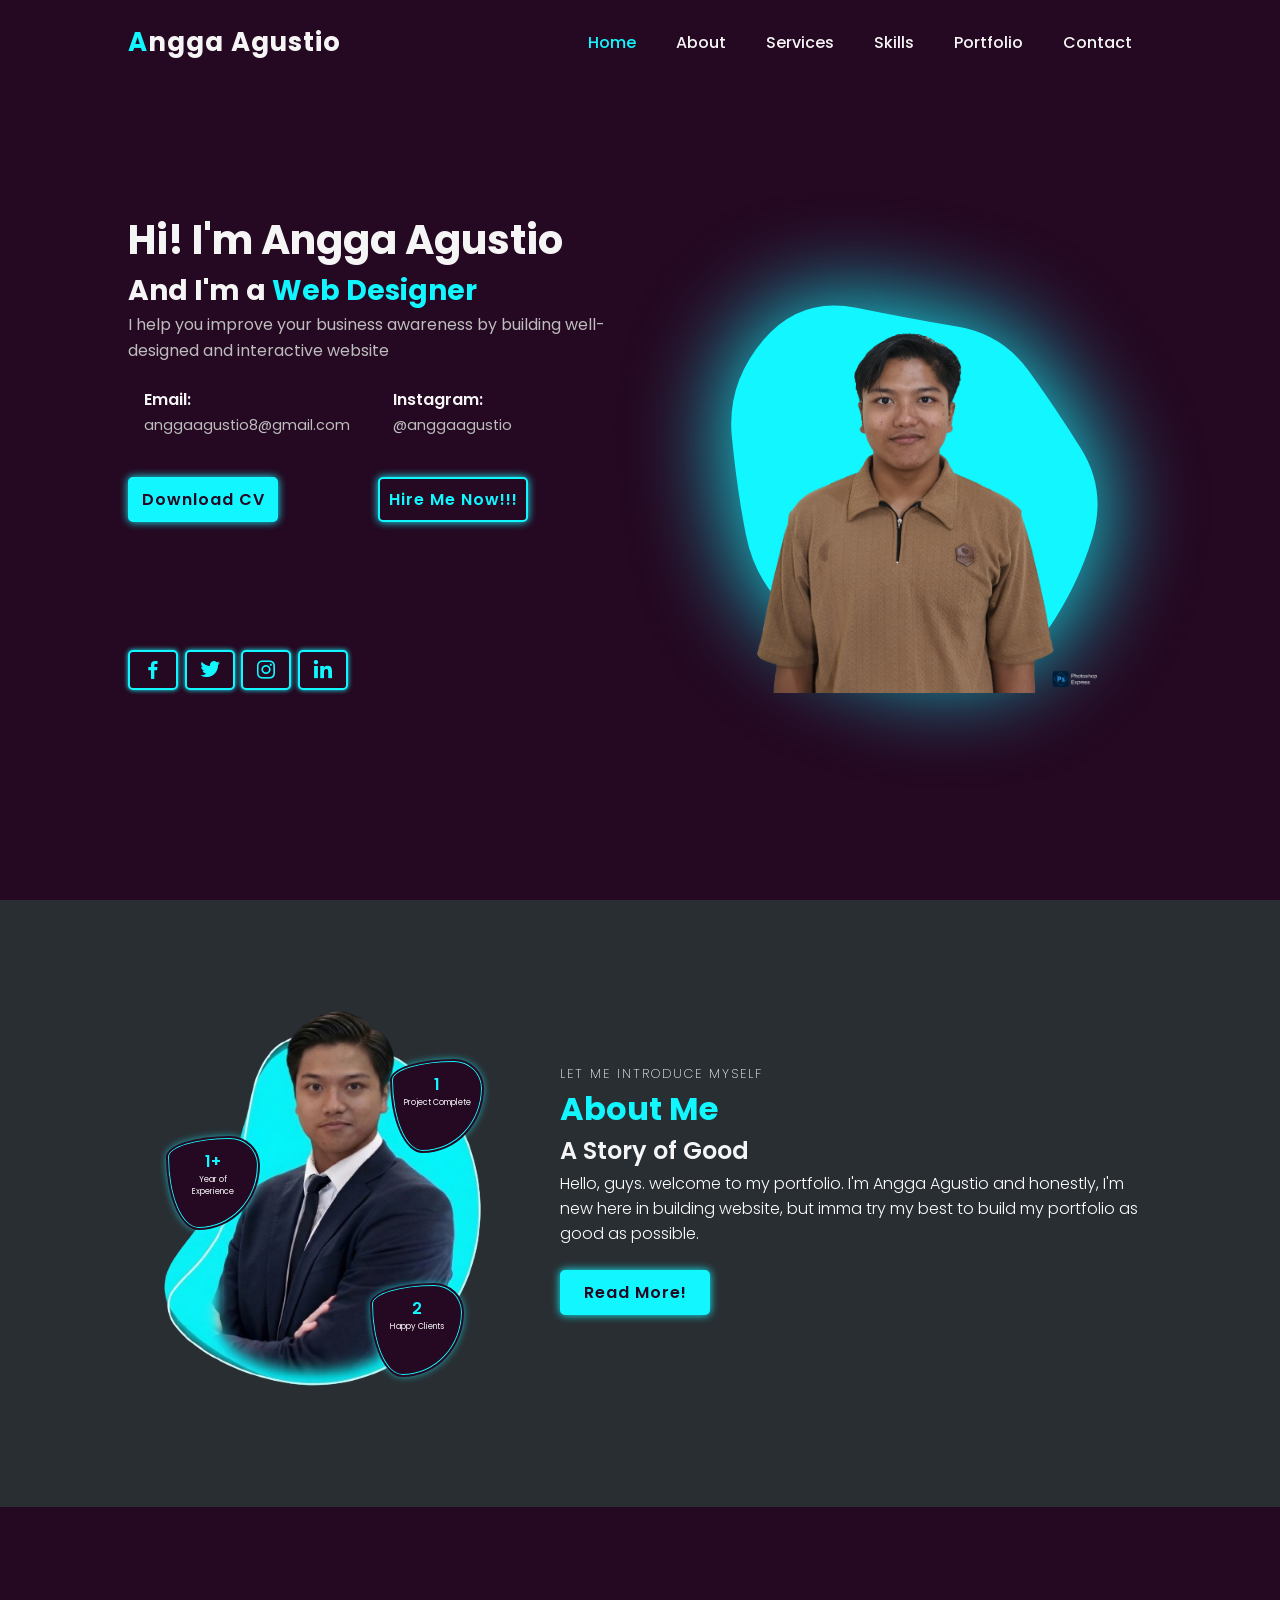
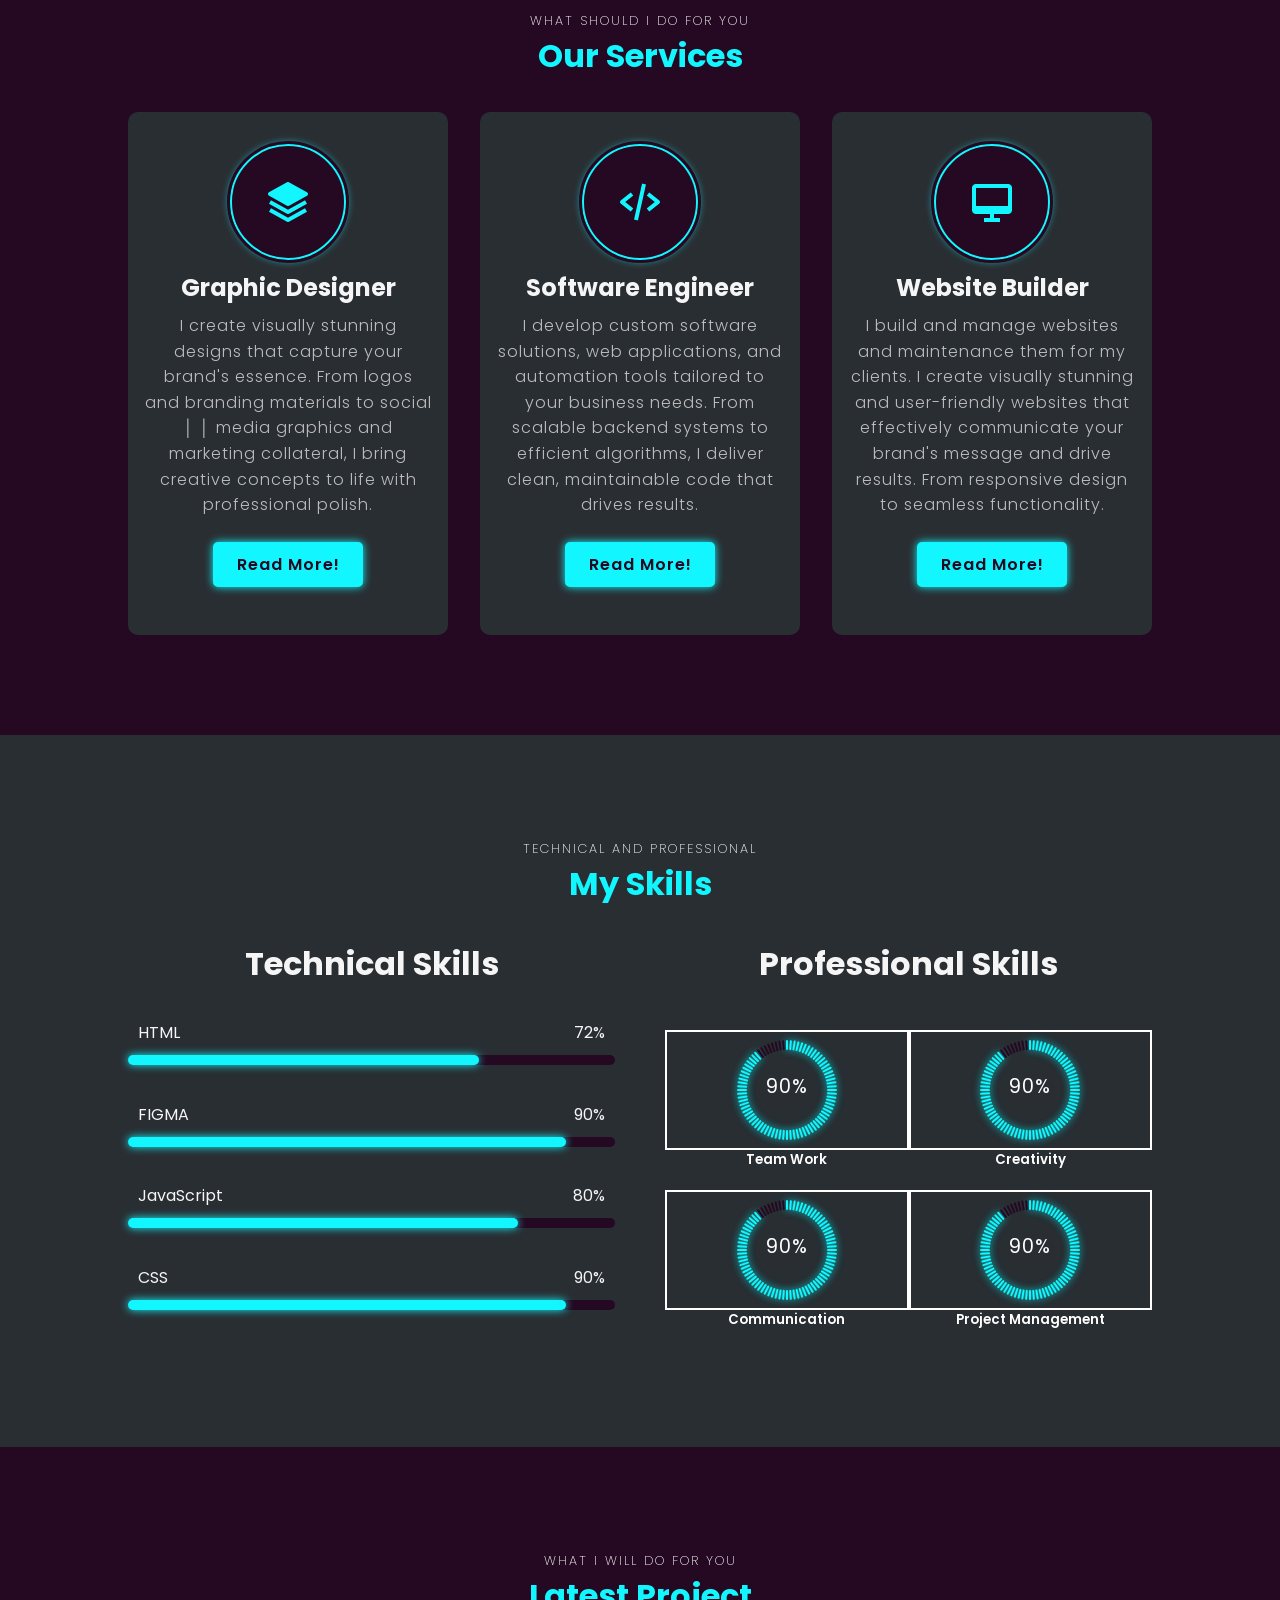
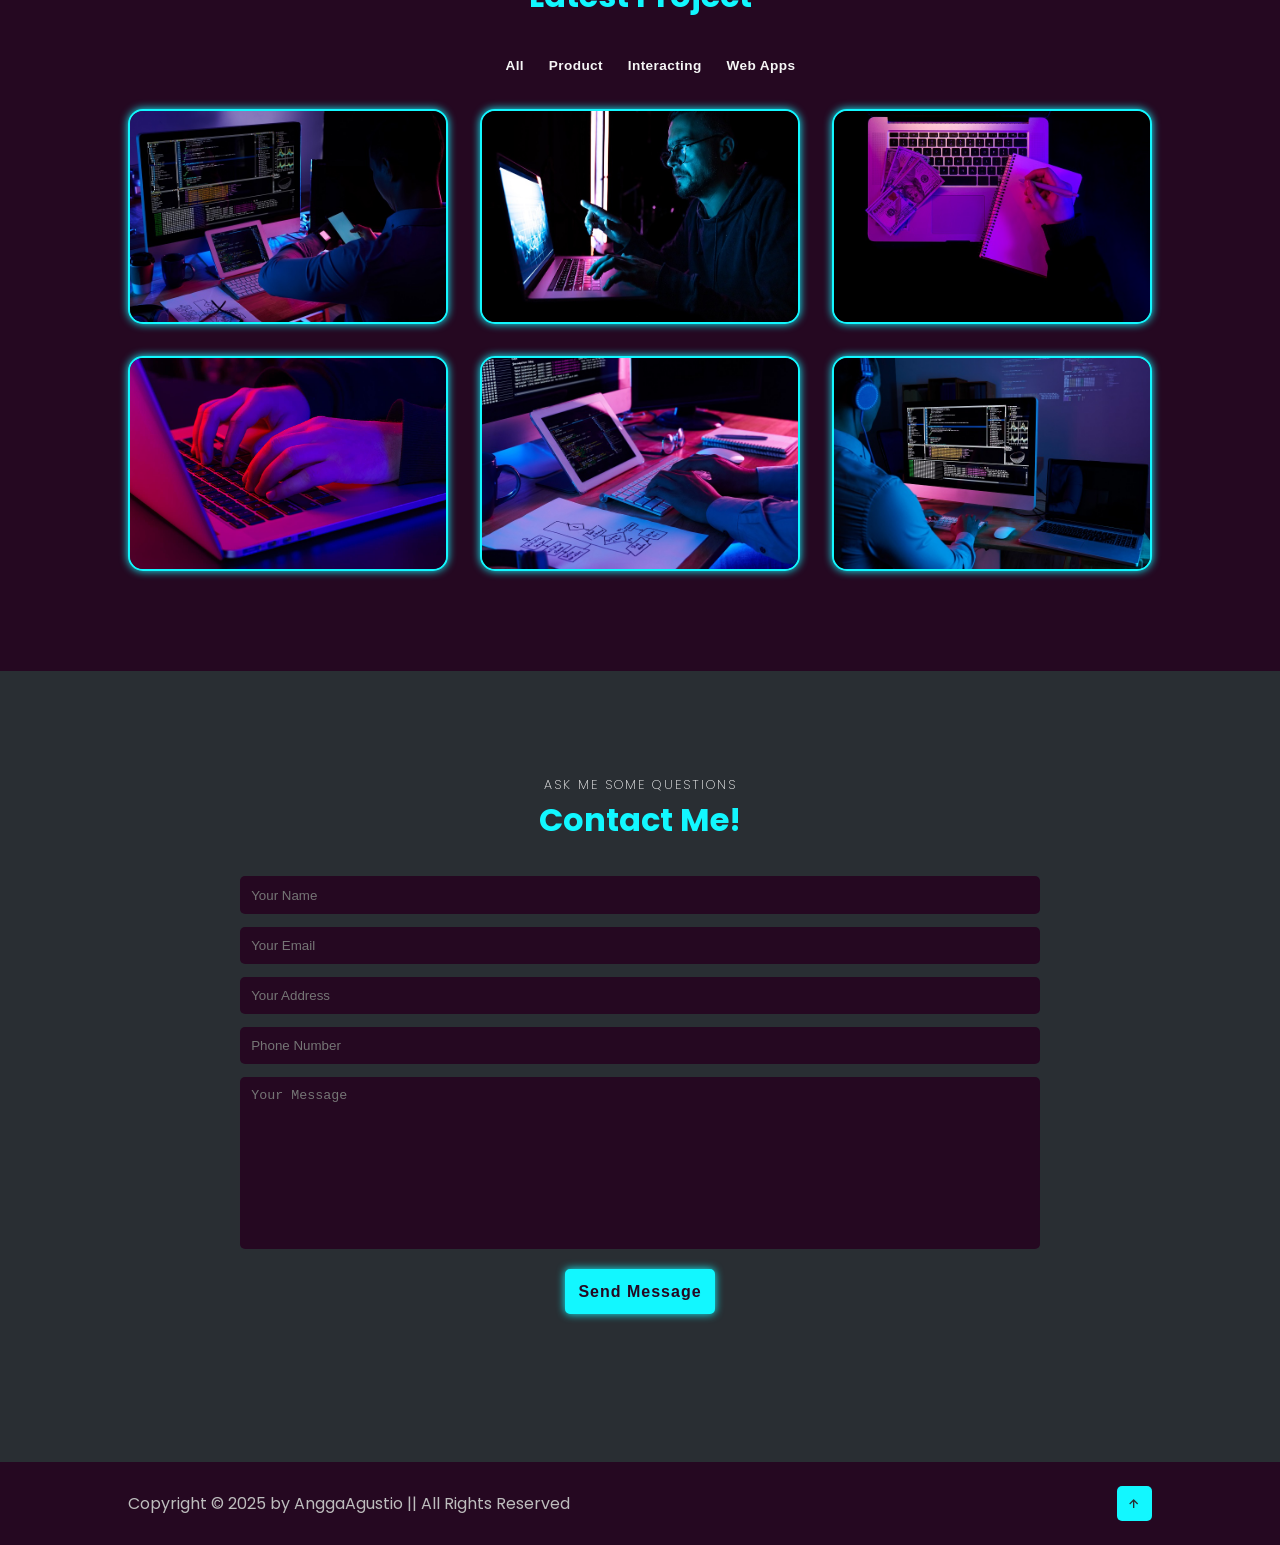
==== commit 48b6061c: "change ig" ====
--- a/index.html
+++ b/index.html
@@ -67,7 +67,7 @@
           <a href="https://www.facebook.com/anggaagustio"><i class="bx bxl-facebook"></i></a>
           <!--19. membuat icon sosmed-->
           <a href="https://www.x.com/anggaagustio"><i class="bx bxl-twitter"></i></a>
-          <a href="https://www.instagram.com/angga.tsx"><i class="bx bxl-instagram"></i></a>
+          <a href="https://www.instagram.com/agustioangga"><i class="bx bxl-instagram"></i></a>
           <a href="https://www.linkedin.com/in/angga-agustio-656ba2358"><i class="bx bxl-linkedin"></i></a>
         </div>
       </div>
@@ -156,7 +156,7 @@
         </div>
         <div class="info-about3">
           <span>2</span>
-          <p>Happy Cionts</p>
+          <p>Happy Clients</p>
         </div>
       </div>
 
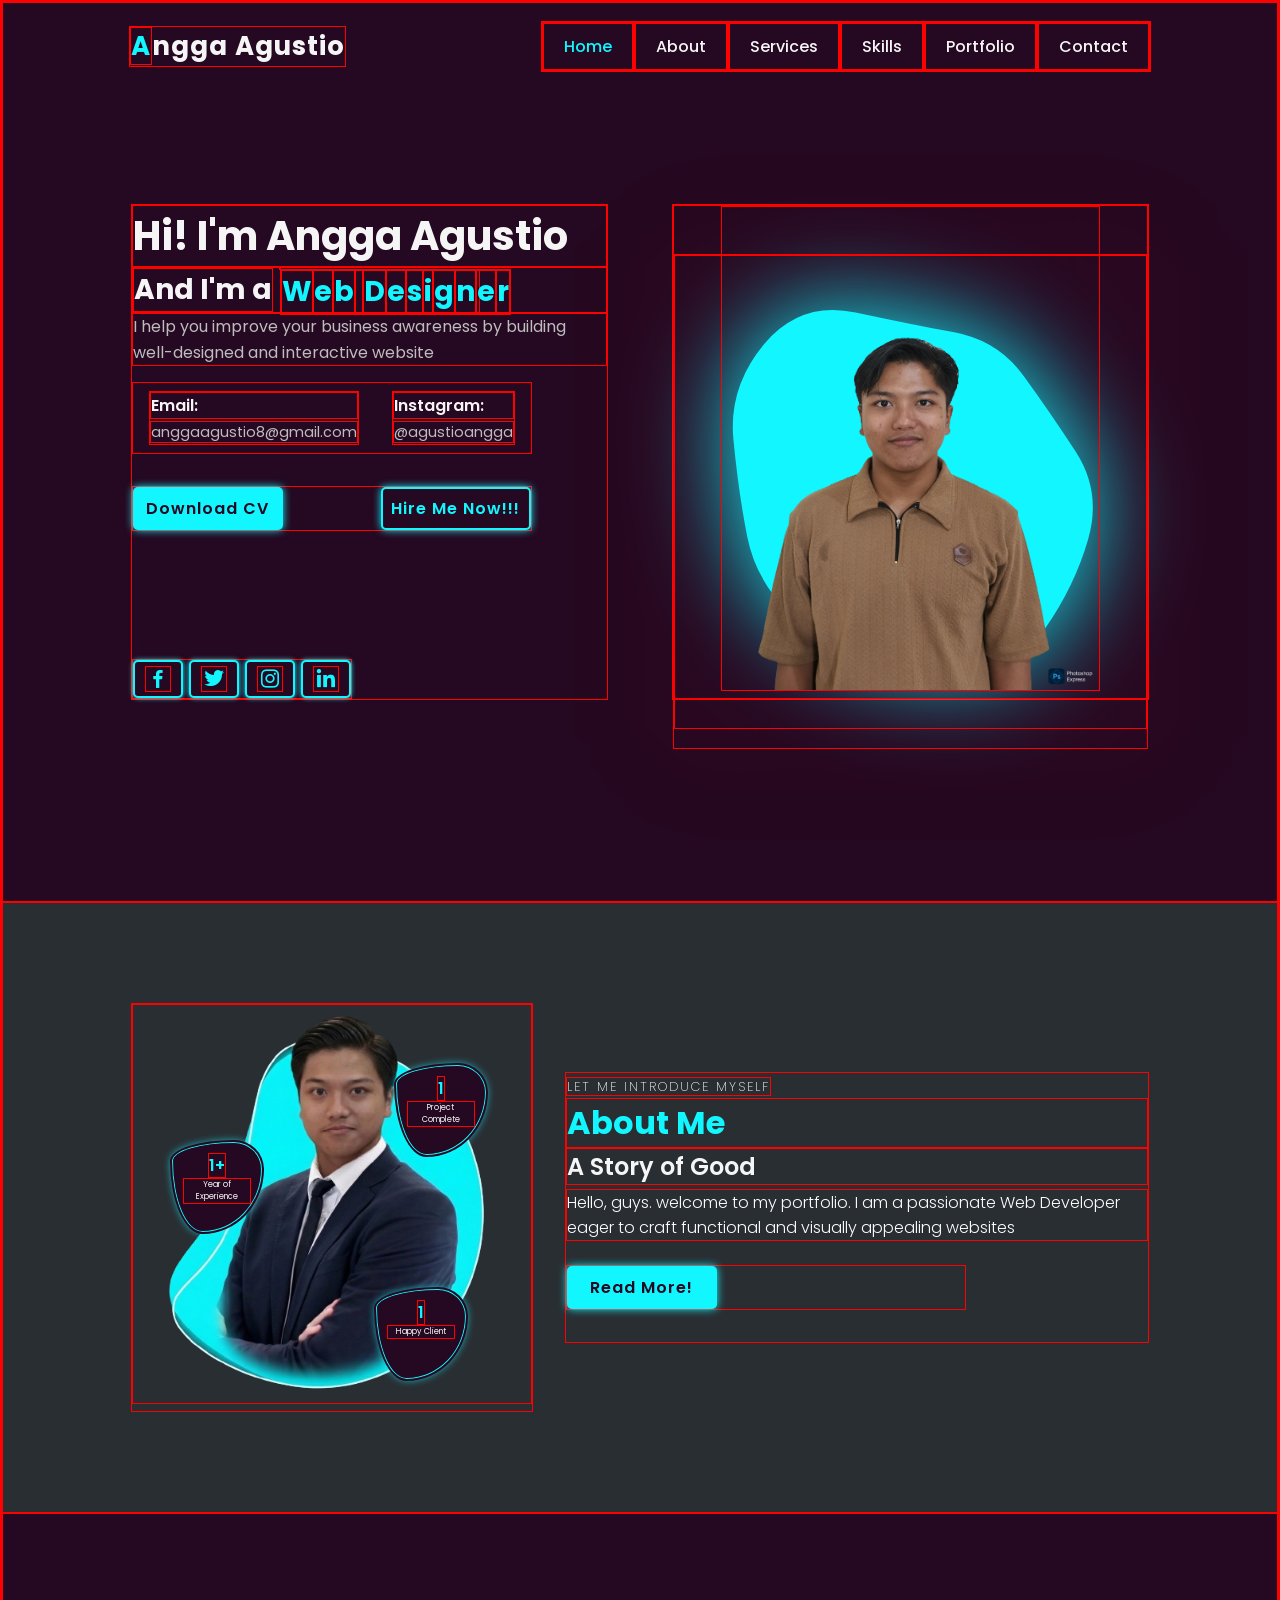
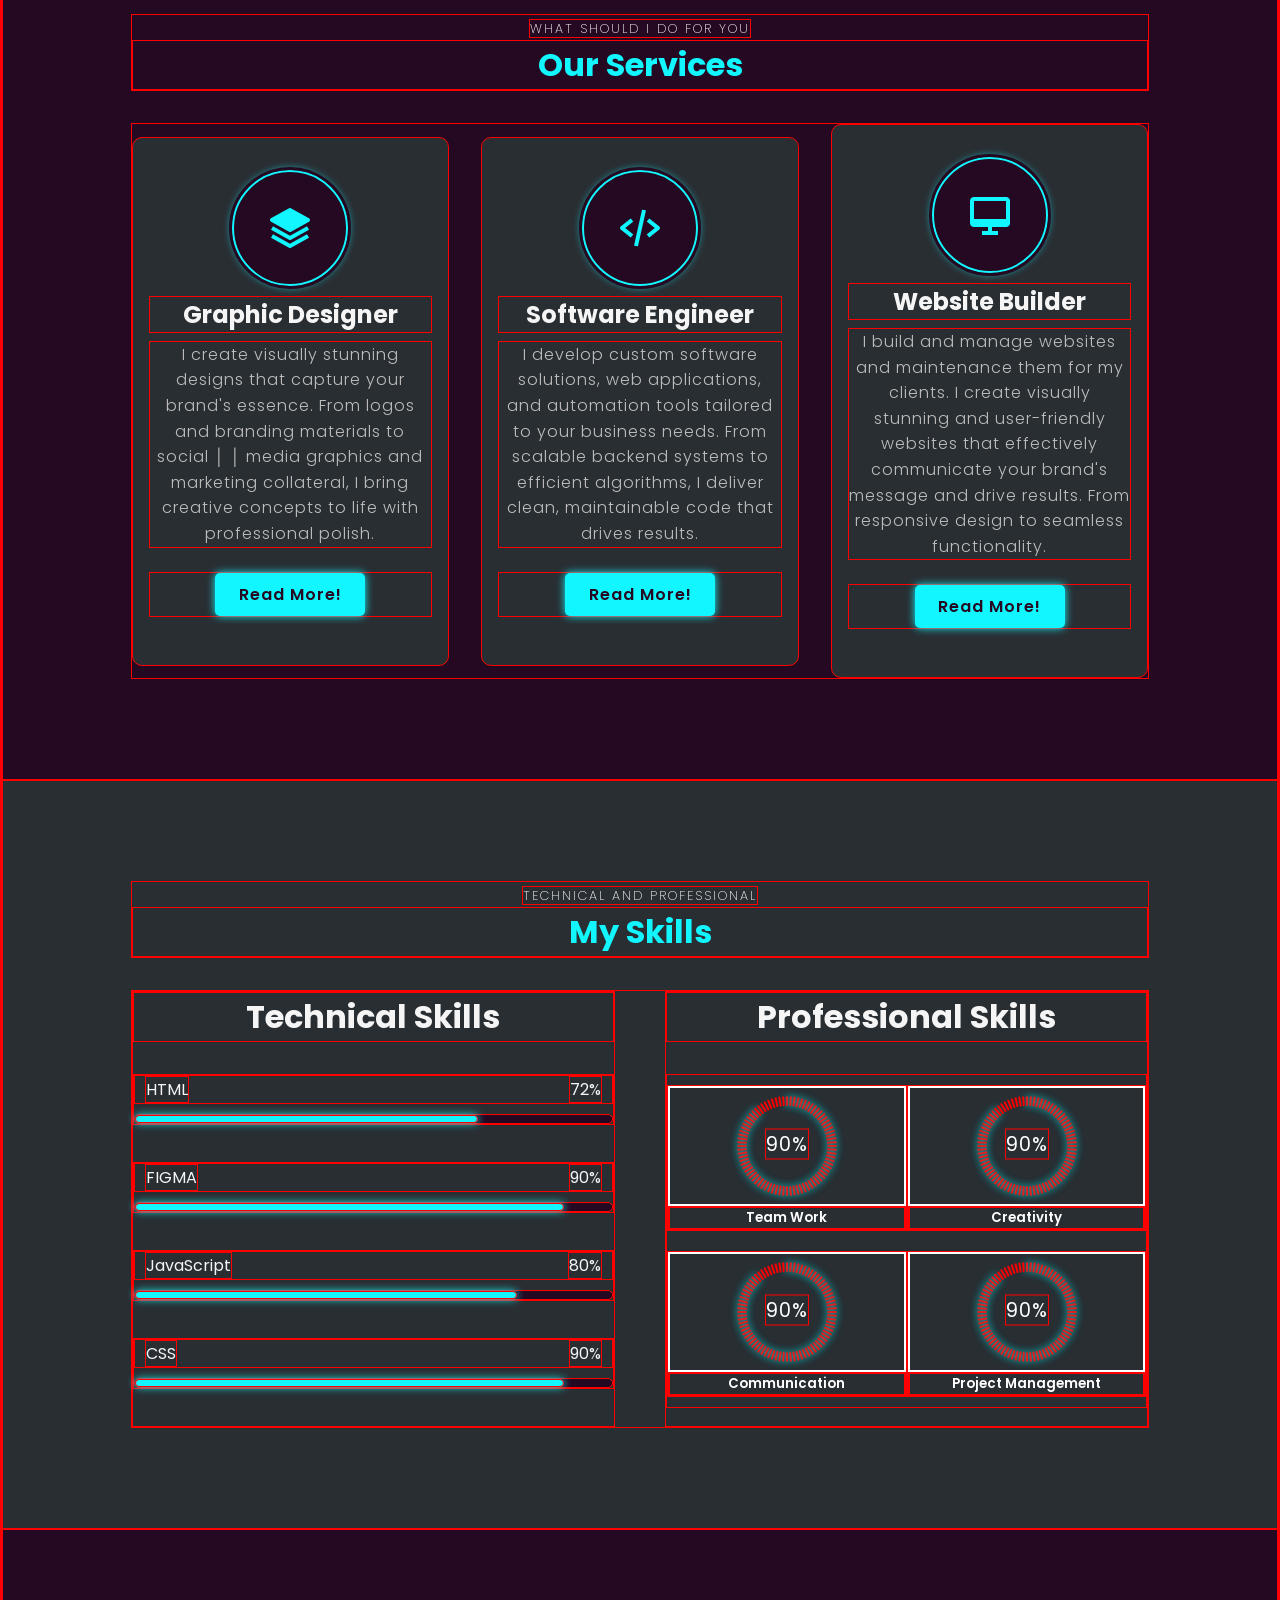
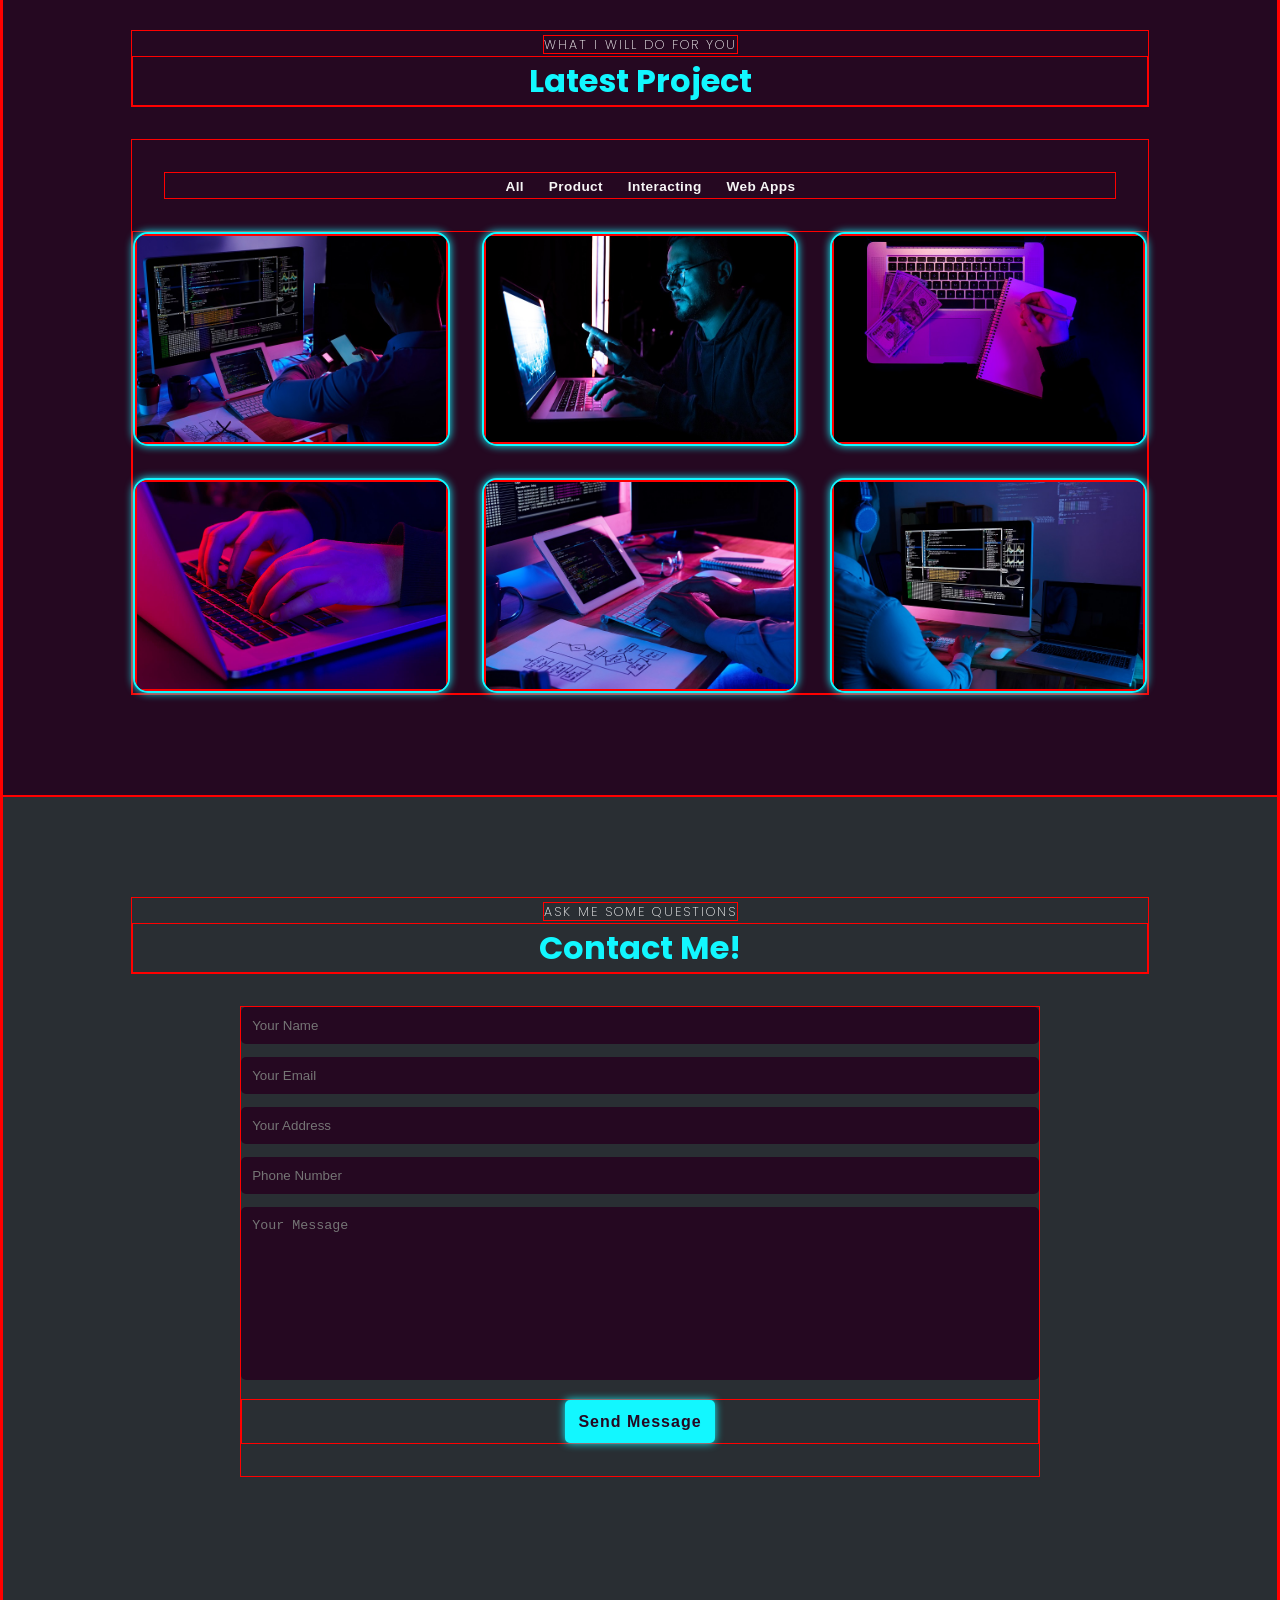
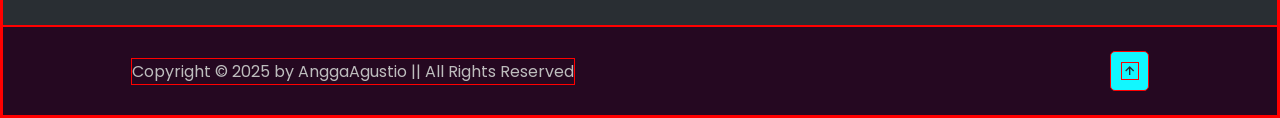
==== commit cff66d03: "update" ====
--- a/index.html
+++ b/index.html
@@ -35,11 +35,11 @@
           <!--16.membuat introduction section -->
           <h3>And I'm a</h3>
           <h3>
-            <span class="word">Youtuber</span>
+
+            <span class="word">IT&nbsp;Collegian</span>
             <span class="word">Web&nbsp;Designer</span>
             <span class="word">Frontend&nbsp;Developer</span>
             <span class="word">Backend&nbsp;Developer</span>
-            <span class="word">Gamer</span>
             <span class="word">Businessman</span>
           </h3>
         </div>
@@ -54,13 +54,13 @@
           </div>
           <div class="behance-info">
             <h5>Instagram:</h5>
-            <span>@anggaagustio</span>
+            <span>@agustioangga</span>
           </div>
         </div>
         <div class="btn-box">
           <!--18. membuat button box berupa donlod cv dan hiring-->
           <a href="https://www.canva.com/design/DAHDYZfLmIc/-7Jx2zIPp53NfNFmnBkaFA/view?utm_content=DAHDYZfLmIc&utm_campaign=designshare&utm_medium=link2&utm_source=uniquelinks&utlId=hca29b87df3" class="btn">Download CV</a>
-          <a href="https://www.wa.me/082131221211" class="btn">Hire Me Now!!!</a>
+          <a href="https://wa.me/082131221211" class="btn">Hire Me Now!!!</a>
         </div>
 
         <div class="social-icons">
@@ -155,8 +155,8 @@
           <p>Project Complete</p>
         </div>
         <div class="info-about3">
-          <span>2</span>
-          <p>Happy Clients</p>
+          <span>1</span>
+          <p>Happy Client</p>
         </div>
       </div>
 
@@ -164,7 +164,7 @@
         <h2>About Me</h2>
         <h3>A Story of Good</h3>
         <p>
-          Hello, guys. welcome to my portfolio. I'm Angga Agustio and honestly, I'm new here in building website, but imma try my best to build my portfolio as good as possible.
+          Hello, guys. welcome to my portfolio. I am a passionate Web Developer eager to craft functional and visually appealing websites
           
         </p>
 
--- a/style.css
+++ b/style.css
@@ -9,6 +9,7 @@
   list-style: none;
   scroll-behavior: smooth;
   text-decoration: none;
+  border: red 1px solid; /*buat border merah untuk ngecek jarak antar elemen*/
 }
 :root {
   /*4. bikin VARIABLE GLOBAL*/
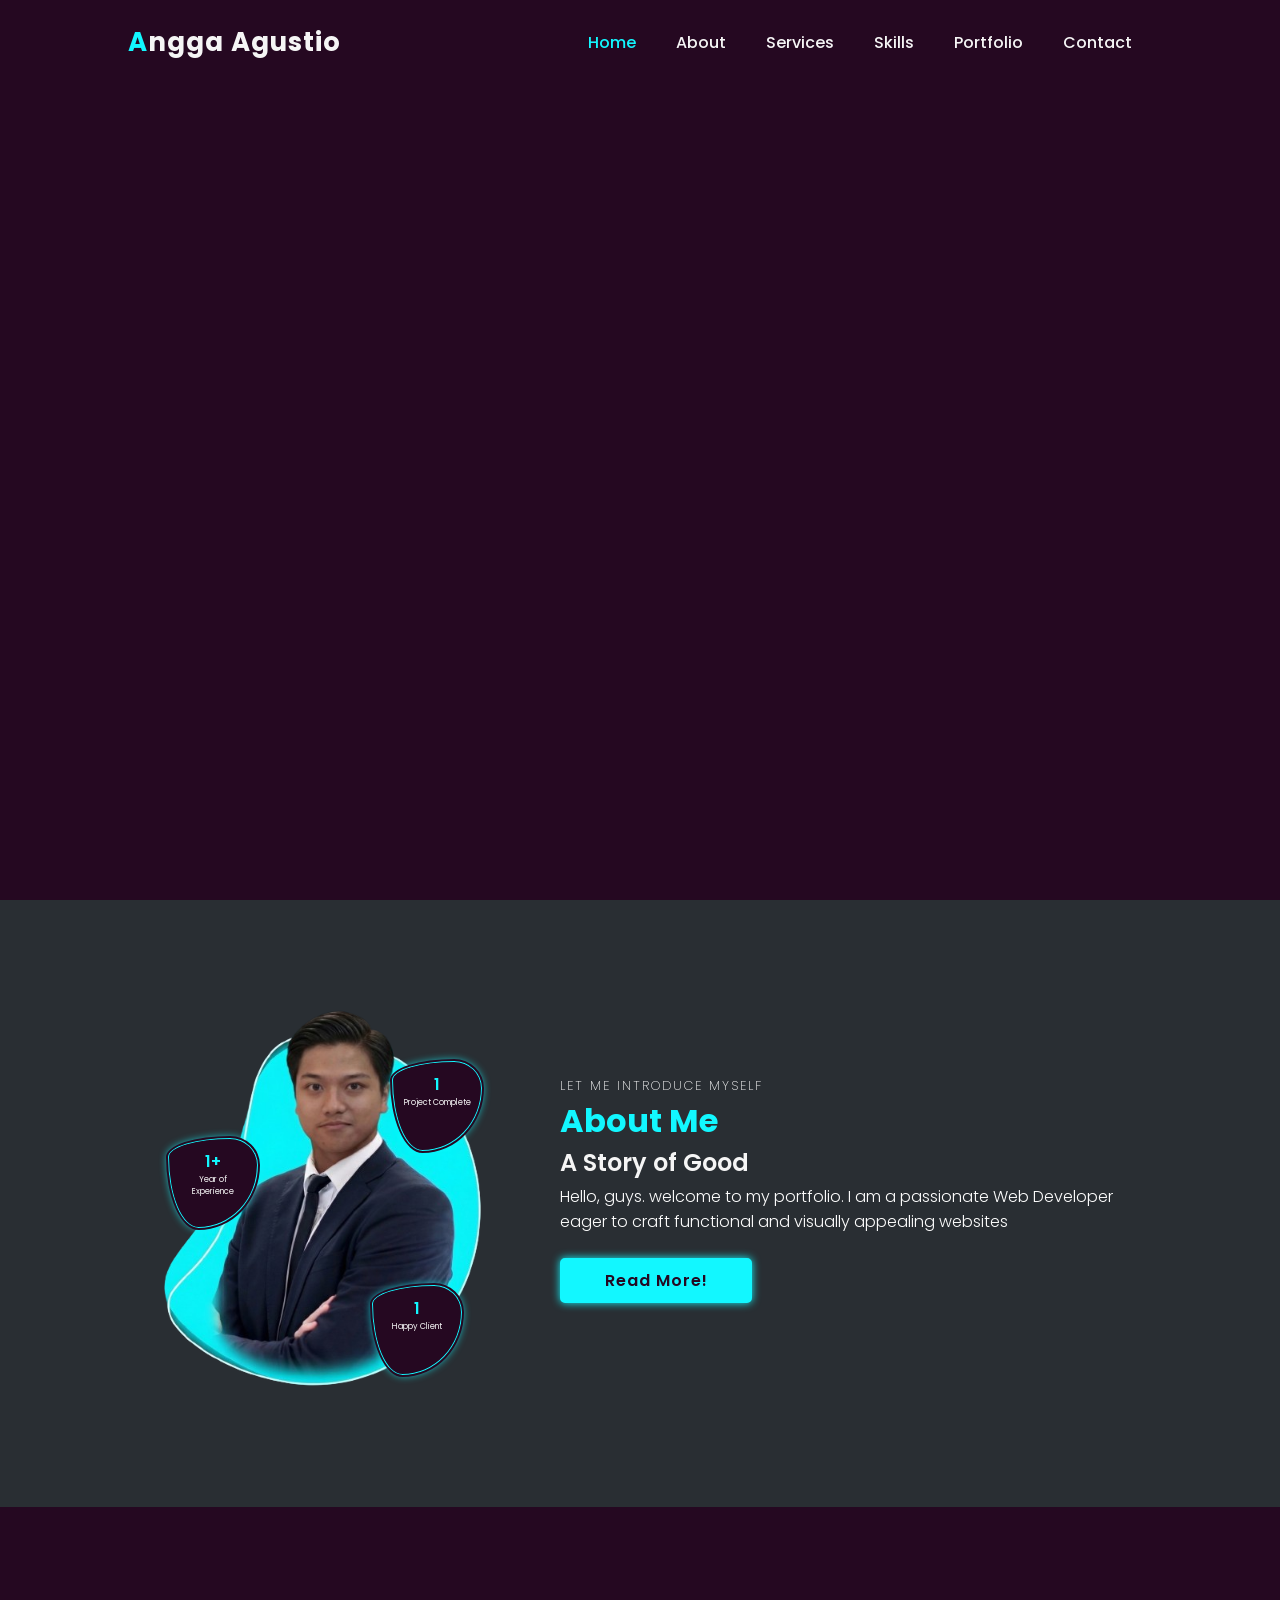
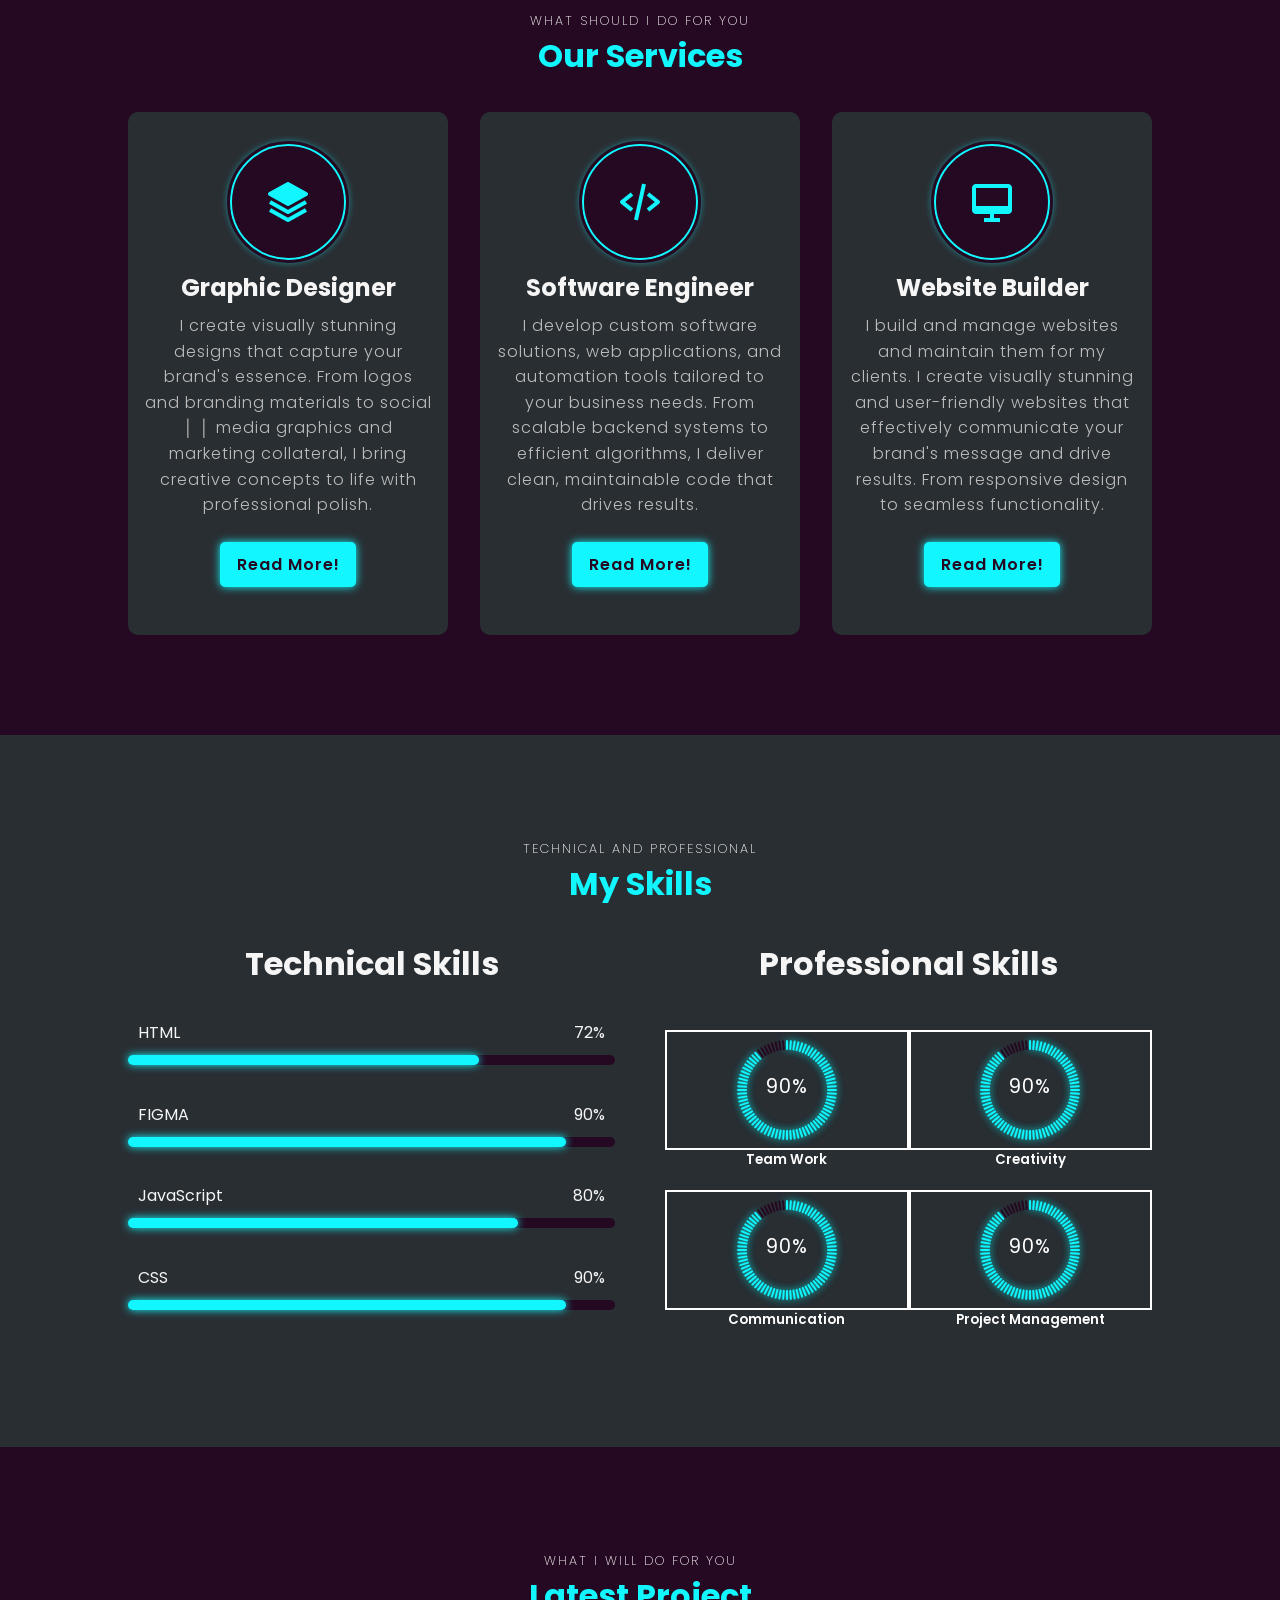
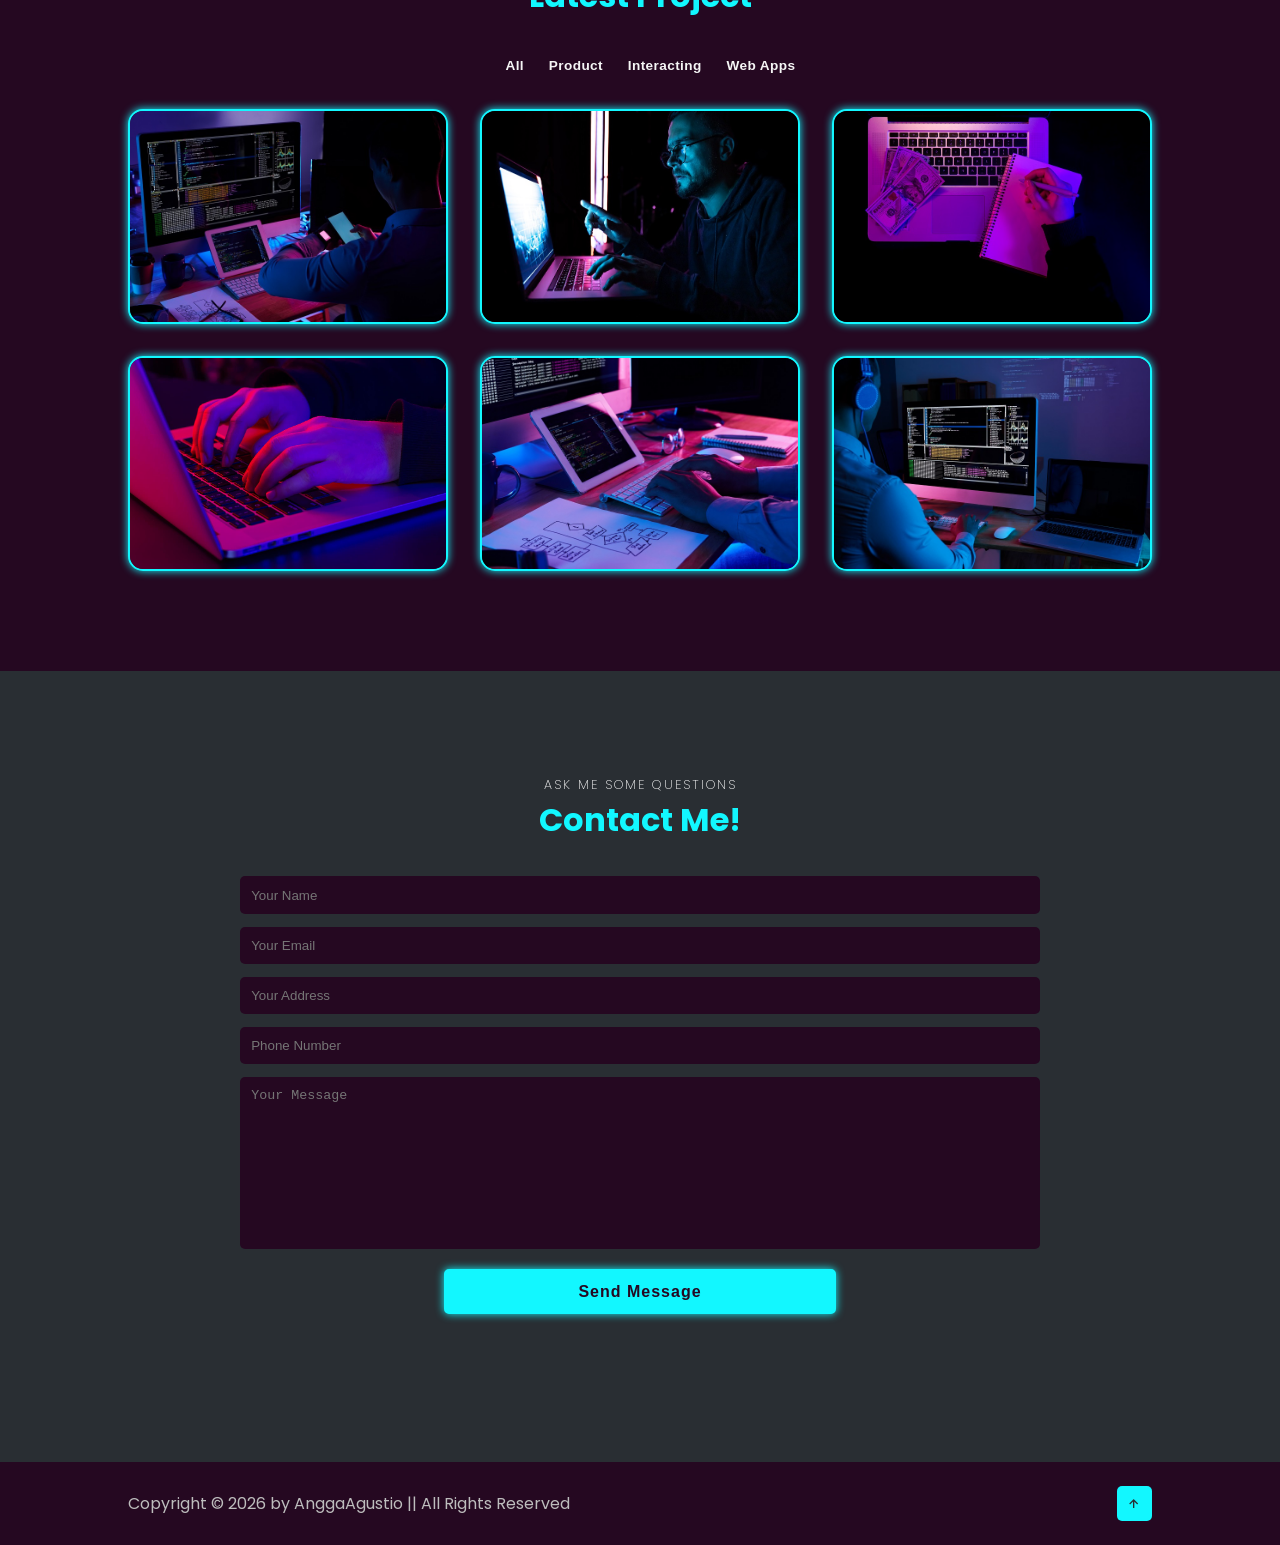
==== commit 8624e864: "update" ====
--- a/index.html
+++ b/index.html
@@ -210,7 +210,7 @@
           <i class="bx bx-desktop service-icon"></i>
           <h3>Website Builder</h3>
           <p>
-            I build and manage websites and maintenance them for my clients. I create visually stunning and user-friendly websites that effectively communicate your brand's message and drive results. From responsive design to seamless functionality.
+            I build and manage websites and maintain them for my clients. I create visually stunning and user-friendly websites that effectively communicate your brand's message and drive results. From responsive design to seamless functionality.
           </p>
           <div class="btn-box service-btn">
             <a href="#" class="btn">Read More!</a>
@@ -422,7 +422,7 @@
 
 <!-------------------------------141.Footer Section----------------------------------------------------------->
 <footer>
-  <p class="scroll-scale">Copyright &copy; 2025 by AnggaAgustio || All Rights Reserved</p> <!--176. Kasih class scroll-scale disini juga-->
+  <p class="scroll-scale">Copyright &copy; 2026 by AnggaAgustio || All Rights Reserved</p> <!--176. Kasih class scroll-scale disini juga-->
   <a href="#home"><i class="bx bx-up-arrow-alt"></i></a>
 </footer>
 
--- a/style.css
+++ b/style.css
@@ -9,7 +9,7 @@
   list-style: none;
   scroll-behavior: smooth;
   text-decoration: none;
-  border: red 1px solid; /*buat border merah untuk ngecek jarak antar elemen*/
+  /* border: red 1px solid; buat border merah untuk ngecek jarak antar elemen */
 }
 :root {
   /*4. bikin VARIABLE GLOBAL*/
@@ -46,6 +46,7 @@
   font-family: "Poppins", sans-serif;
   background-color: var(--bg-color); /*5. ubah warna text dan background*/
   color: var(--text-color);
+  overflow-x: hidden;
 }
 /* pemaggilan variable */
 
@@ -149,7 +150,7 @@
 }
 .kecilkan {
   /* BELOM PAHAM BETUL INI*/
-  width: 400px; /* Sesuaikan ukuran */
+  width: min(100%, 400px); /* Sesuaikan ukuran */
   height: auto;
   float: left; /* Mengapung ke kiri */
   margin-right: 20px; /* Jarak antara gambar dan teks */
@@ -197,9 +198,10 @@
   display: inline-flex;
   justify-content: space-between;
   align-items: center; /*32. atur style class info box*/
-  width: 400px;
+  width: min(100%, 400px);
   margin: 1rem 0 2rem;
   padding: 0.5rem 1rem;
+  gap: 1rem;
 }
 .info-box h5 {
   font-weight: 600;
@@ -216,9 +218,10 @@
   /*35. */
   display: flex;
   justify-content: space-between;
-  width: 400px;
+  width: min(100%, 400px);
   height: 45px;
   margin: 0 0 2rem;
+  gap: 1rem;
 }
 
 .btn-box .btn {
@@ -226,7 +229,7 @@
   display: inline-flex; /*36. */
   justify-content: center;
   align-items: center;
-  width: 150px;
+  width: calc(50% - 0.5rem);
   height: 100%;
   background: var(--hover-color);
   color: var(--bg-color);
@@ -280,8 +283,9 @@
   margin-top: 8rem; /*45. Rapikan dan atur jarak antar social icon*/
   display: flex;
   justify-content: space-between;
-  width: 220px;
+  width: min(100%, 220px);
   height: 40px;
+  gap: 0.5rem;
 }
 
 .social-icons a {
@@ -950,6 +954,7 @@
   }
   .home-content {
     margin-top: 5rem;
+    width: 100%;
   }
   .social-icons {
     margin-top: 2rem;
@@ -994,6 +999,25 @@
   .home-image {
     margin-bottom: 5rem;
   }
+  .info-box {
+    width: 100%;
+    flex-direction: column;
+    align-items: flex-start;
+  }
+  .btn-box {
+    width: 100%;
+    flex-direction: column;
+    height: auto;
+  }
+  .btn-box .btn {
+    width: 100%;
+    height: 45px;
+  }
+  .social-icons {
+    width: 100%;
+    justify-content: flex-start;
+    flex-wrap: wrap;
+  }
   .liquid-shape {
     width: 80%;
     left: 10%;
